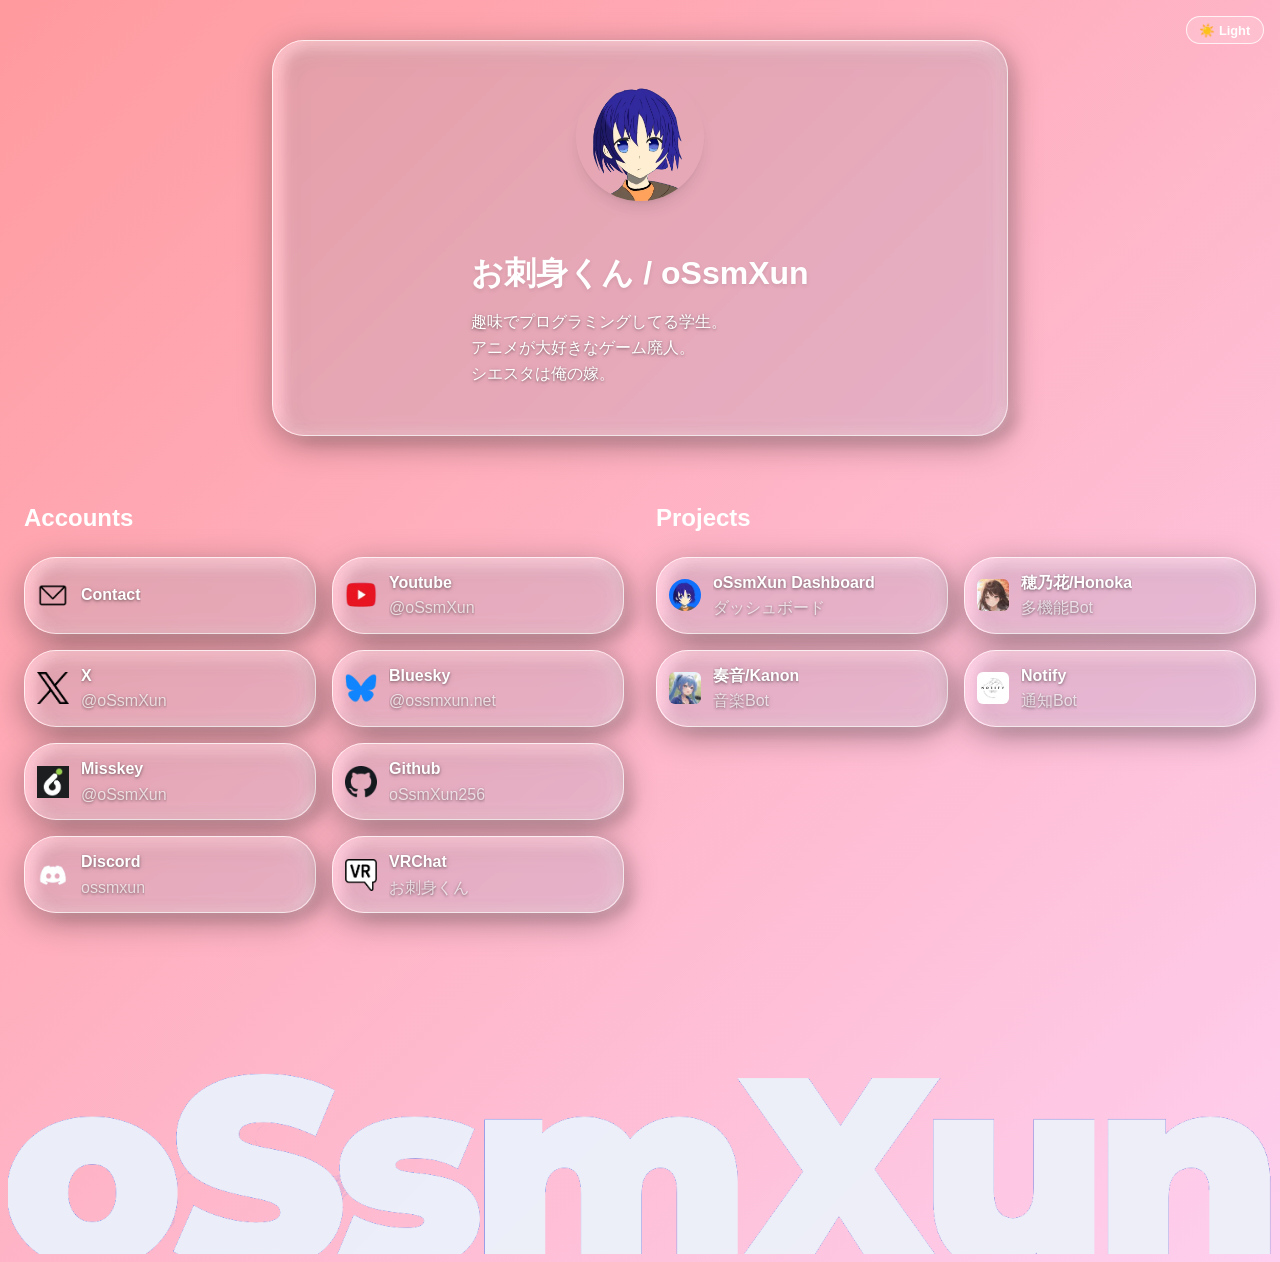
==== index.html @ fa4b77f9 "🌸SAKURA🌸　＆AquaCSSv1.5.1対応" ====
<!DOCTYPE html>
<html lang="ja">
<head>
    <meta charset="UTF-8">
    <meta name="viewport" content="width=device-width, initial-scale=1.0, viewport-fit=cover">
    <title>お刺身くん | oSsmXun</title>

    <script>
        (function () {
            try {
                var s = localStorage.getItem('aqua-dark-mode');
                var dark = s === '1' || (s === null && matchMedia('(prefers-color-scheme: dark)').matches);
                if (dark) document.documentElement.classList.add('aqua-dark');
            } catch (e) {}
        })();
    </script>

    <link rel="stylesheet" href="aqua.design.css">
    <link rel="stylesheet" href="aqua.style.css">
    <link rel="stylesheet" href="aqua.color.css">
    <link rel="stylesheet" href="aqua.dark.css">
    <link rel="stylesheet" href="aqua.mobile.css">

    <link rel="icon" type="image/webp" href="./img/aikon.w/n_ossm_nc.webp">
    <meta name="description" content="プログラミングやゲームなどをしているお刺身くんのホームページです。">
</head>
<body class="aqua-reset aqua-theme-pink aqua-flex aqua-flex-col aqua-items-center aqua-min-h-screen aqua-py-8" style="padding-bottom: 0rem !important;">

    <div class="aqua-fixed aqua-top-4 aqua-right-4 aqua-z-50">
        <button data-aqua-dark-toggle class="aqua-btn aqua-btn-glass" 
                style="padding: 0.35rem 0.8rem; min-width: auto; font-size: 0.8rem; border-radius: 999px;"
                aria-pressed="false"
                aria-label="ダークモードに切り替え">
            <span class="aqua-dark-icon-sun">🌙 Dark</span>
            <span class="aqua-dark-icon-moon">☀️ Light</span>
        </button>
    </div>

    <header class="aqua-container aqua-max-w-3xl aqua-w-full aqua-mb-12 aqua-px-4">
        <div class="aqua-glass aqua-p-8 aqua-flex aqua-flex-col aqua-md:aqua-flex-row aqua-items-center aqua-justify-center aqua-gap-8 aqua-text-center aqua-md:aqua-text-left">
            <img class="aqua-rounded-full aqua-border-4 aqua-border-white aqua-w-32 aqua-h-32 aqua-object-cover aqua-shadow-lg aqua-shrink-0" alt="お刺身くん" src="./img/aikon.w/n_aikon_t.webp">
            
            <div>
                <h1 class="aqua-heading aqua-text-3xl aqua-font-bold aqua-mb-3" style="text-shadow: 0 2px 4px rgba(0,0,0,0.1);">
                    お刺身くん / oSsmXun
                </h1>
                <p class="aqua-text aqua-leading-relaxed aqua-text-sm aqua-md:aqua-text-base">
                    趣味でプログラミングしてる学生。<br>
                    アニメが大好きなゲーム廃人。<br>
                    シエスタは俺の嫁。
                </p>
            </div>
        </div>
    </header>

    <main class="aqua-container aqua-container-xl aqua-grid aqua-grid-cols-1 aqua-lg:grid-cols-2 aqua-gap-8 aqua-items-start aqua-w-full aqua-mb-16">
        
        <section class="aqua-w-full">
            <h2 class="aqua-heading aqua-text-2xl aqua-text-center aqua-mb-6 aqua-font-bold">
                Accounts
            </h2>
            
            <div class="aqua-grid aqua-grid-cols-1 aqua-sm:grid-cols-2 aqua-gap-4">
                <a href="./contact.html" class="aqua-glass aqua-p-3 aqua-flex aqua-items-center aqua-gap-3 aqua-no-underline aqua-text-white aqua-transition-transform aqua-duration-300 aqua-hover:scale-105">
                    <img alt="Contact" class="aqua-w-8 aqua-h-8 aqua-object-contain" src="./img/home.w/e-mail.webp">
                    <div class="aqua-flex-col aqua-overflow-hidden">
                        <span class="aqua-font-bold aqua-block aqua-text-sm aqua-whitespace-nowrap">Contact</span>
                    </div>
                </a>
                
                <a href="https://www.youtube.com/channel/UCQ-7PqL5qKKCc2W2w8dXtnw" class="aqua-glass aqua-p-3 aqua-flex aqua-items-center aqua-gap-3 aqua-no-underline aqua-text-white aqua-transition-transform aqua-duration-300 aqua-hover:scale-105">
                    <img alt="YouTube" class="aqua-w-8 aqua-h-8 aqua-object-contain" src="./img/home.w/youtube.webp">
                    <div class="aqua-flex-col aqua-overflow-hidden">
                        <span class="aqua-font-bold aqua-block aqua-text-sm aqua-whitespace-nowrap">Youtube</span>
                        <span class="aqua-text-xs aqua-text-muted aqua-truncate">@oSsmXun</span>
                    </div>
                </a>

                <a href="https://x.com/oSsmXun" class="aqua-glass aqua-p-3 aqua-flex aqua-items-center aqua-gap-3 aqua-no-underline aqua-text-white aqua-transition-transform aqua-duration-300 aqua-hover:scale-105">
                    <img alt="X" class="aqua-w-8 aqua-h-8 aqua-object-contain" src="./img/home.w/x.webp">
                    <div class="aqua-flex-col aqua-overflow-hidden">
                        <span class="aqua-font-bold aqua-block aqua-text-sm aqua-whitespace-nowrap">X</span>
                        <span class="aqua-text-xs aqua-text-muted aqua-truncate">@oSsmXun</span>
                    </div>
                </a>

                <a href="https://bsky.app/profile/ossmxun.net" class="aqua-glass aqua-p-3 aqua-flex aqua-items-center aqua-gap-3 aqua-no-underline aqua-text-white aqua-transition-transform aqua-duration-300 aqua-hover:scale-105">
                    <img alt="BlueSky" class="aqua-w-8 aqua-h-8 aqua-object-contain" src="./img/home.w/bluesky.webp">
                    <div class="aqua-flex-col aqua-overflow-hidden">
                        <span class="aqua-font-bold aqua-block aqua-text-sm aqua-whitespace-nowrap">Bluesky</span>
                        <span class="aqua-text-xs aqua-text-muted aqua-truncate">@ossmxun.net</span>
                    </div>
                </a>

                <a href="https://misskey.io/@oSsmXun" class="aqua-glass aqua-p-3 aqua-flex aqua-items-center aqua-gap-3 aqua-no-underline aqua-text-white aqua-transition-transform aqua-duration-300 aqua-hover:scale-105">
                    <img alt="Misskey" class="aqua-w-8 aqua-h-8 aqua-object-contain" src="./img/home.w/misskey.webp">
                    <div class="aqua-flex-col aqua-overflow-hidden">
                        <span class="aqua-font-bold aqua-block aqua-text-sm aqua-whitespace-nowrap">Misskey</span>
                        <span class="aqua-text-xs aqua-text-muted aqua-truncate">@oSsmXun</span>
                    </div>
                </a>

                <a href="https://github.com/oSsmXun256/" class="aqua-glass aqua-p-3 aqua-flex aqua-items-center aqua-gap-3 aqua-no-underline aqua-text-white aqua-transition-transform aqua-duration-300 aqua-hover:scale-105">
                    <img alt="Github" class="aqua-w-8 aqua-h-8 aqua-object-contain" src="./img/home.w/github.webp">
                    <div class="aqua-flex-col aqua-overflow-hidden">
                        <span class="aqua-font-bold aqua-block aqua-text-sm aqua-whitespace-nowrap">Github</span>
                        <span class="aqua-text-xs aqua-text-muted aqua-truncate">oSsmXun256</span>
                    </div>
                </a>

                <a href="https://xu.f5.si/discord" class="aqua-glass aqua-p-3 aqua-flex aqua-items-center aqua-gap-3 aqua-no-underline aqua-text-white aqua-transition-transform aqua-duration-300 aqua-hover:scale-105">
                    <img alt="Discord" class="aqua-w-8 aqua-h-8 aqua-object-contain" src="./img/home.w/discord.webp">
                    <div class="aqua-flex-col aqua-overflow-hidden">
                        <span class="aqua-font-bold aqua-block aqua-text-sm aqua-whitespace-nowrap">Discord</span>
                        <span class="aqua-text-xs aqua-text-muted aqua-truncate">ossmxun</span>
                    </div>
                </a>

                <a href="https://vrc.ossmxun.net/" class="aqua-glass aqua-p-3 aqua-flex aqua-items-center aqua-gap-3 aqua-no-underline aqua-text-white aqua-transition-transform aqua-duration-300 aqua-hover:scale-105">
                    <img alt="VRChat" class="aqua-w-8 aqua-h-8 aqua-object-contain" src="./img/home.w/vrc.webp">
                    <div class="aqua-flex-col aqua-overflow-hidden">
                        <span class="aqua-font-bold aqua-block aqua-text-sm aqua-whitespace-nowrap">VRChat</span>
                        <span class="aqua-text-xs aqua-text-muted aqua-truncate">お刺身くん</span>
                    </div>
                </a>
            </div>
        </section>

        <section class="aqua-w-full">
            <h2 class="aqua-heading aqua-text-2xl aqua-text-center aqua-mb-6 aqua-font-bold">
                Projects
            </h2>
            
            <div class="aqua-grid aqua-grid-cols-1 aqua-sm:grid-cols-2 aqua-gap-4">
                <a href="https://dashboard.ossmxun.net/" class="aqua-glass aqua-p-3 aqua-flex aqua-items-center aqua-gap-3 aqua-no-underline aqua-text-white aqua-transition-transform aqua-duration-300 aqua-hover:scale-105">
                    <img alt="Dashboard" class="aqua-w-8 aqua-h-8 aqua-rounded-full aqua-object-cover" src="./img/aikon.w/n_ossm_nc.webp">
                    <div class="aqua-flex-col aqua-overflow-hidden">
                        <span class="aqua-font-bold aqua-block aqua-text-sm aqua-whitespace-nowrap">oSsmXun Dashboard</span>
                        <span class="aqua-text-xs aqua-text-muted aqua-truncate">ダッシュボード</span>
                    </div>
                </a>

                <a href="https://app.ossmxun.net/honoka/" class="aqua-glass aqua-p-3 aqua-flex aqua-items-center aqua-gap-3 aqua-no-underline aqua-text-white aqua-transition-transform aqua-duration-300 aqua-hover:scale-105">
                    <img alt="Honoka" class="aqua-w-8 aqua-h-8 aqua-rounded-md aqua-object-cover" src="./img/home.w/honoka.webp">
                    <div class="aqua-flex-col aqua-overflow-hidden">
                        <span class="aqua-font-bold aqua-block aqua-text-sm aqua-whitespace-nowrap">穂乃花/Honoka</span>
                        <span class="aqua-text-xs aqua-text-muted aqua-truncate">多機能Bot</span>
                    </div>
                </a>

                <a href="https://app.ossmxun.net/kanon/" class="aqua-glass aqua-p-3 aqua-flex aqua-items-center aqua-gap-3 aqua-no-underline aqua-text-white aqua-transition-transform aqua-duration-300 aqua-hover:scale-105">
                    <img alt="Kanon" class="aqua-w-8 aqua-h-8 aqua-rounded-md aqua-object-cover" src="./img/home.w/kanon.webp">
                    <div class="aqua-flex-col aqua-overflow-hidden">
                        <span class="aqua-font-bold aqua-block aqua-text-sm aqua-whitespace-nowrap">奏音/Kanon</span>
                        <span class="aqua-text-xs aqua-text-muted aqua-truncate">音楽Bot</span>
                    </div>
                </a>

                <a href="https://app.ossmxun.net/notify/" class="aqua-glass aqua-p-3 aqua-flex aqua-items-center aqua-gap-3 aqua-no-underline aqua-text-white aqua-transition-transform aqua-duration-300 aqua-hover:scale-105">
                    <img alt="Notify" class="aqua-w-8 aqua-h-8 aqua-rounded-md aqua-object-cover" src="./img/home.w/notify.webp">
                    <div class="aqua-flex-col aqua-overflow-hidden">
                        <span class="aqua-font-bold aqua-block aqua-text-sm aqua-whitespace-nowrap">Notify</span>
                        <span class="aqua-text-xs aqua-text-muted aqua-truncate">通知Bot</span>
                    </div>
                </a>
            </div>
        </section>
    </main>

    <footer class="aqua-w-full aqua-overflow-hidden aqua-mt-24 aqua-flex aqua-justify-center aqua-items-end">
        <img src="./img/original/bottom.png" alt="Footer Image" class="aqua-w-full aqua-h-auto" style="display: block;">
    </footer>

    <script src="aqua.dark.js"></script>
</body>
</html>
---- aqua.design.css ----
/*!
 * aqua.design.css V1.5.1
 *
 * Copyright (c) 2026 oSsmXun Design, All rights reserved.
 * Please read the project page: https://ossmxun.net/aqua-design
 */

/* ==========================================================================
   CSS VARIABLES & THEME SYSTEM
   ========================================================================== */

:root {
    /* Primary Color System (default = blue) */
    --aqua-primary: #d53f8c;
    --aqua-primary-light: #f687b3;
    --aqua-primary-dark: #97266d;
    --aqua-grad-1: #ff9a9e;
    --aqua-grad-2: #fecfef;
    --aqua-grad-3: #fbc2eb;
    --aqua-text-primary: #5a2b3c;
    --aqua-text-secondary: #ffffff;
    
    /* Text Colors */
    --aqua-text-muted: rgba(255, 255, 255, 0.7);
    --aqua-text-inverse: #2c3e50;
    
    /* Glass Effect Variables */
    --aqua-glass-bg: rgba(255, 255, 255, 0.15);
    --aqua-glass-bg-light: rgba(255, 255, 255, 0.25);
    --aqua-glass-bg-dark: rgba(0, 0, 0, 0.15);
    --aqua-glass-border: rgba(255, 255, 255, 0.8);
    --aqua-glass-border-light: rgba(255, 255, 255, 0.9);
    --aqua-glass-border-dark: rgba(255, 255, 255, 0.6);
    --aqua-glass-shadow-primary: rgba(0, 0, 0, 0.35);
    --aqua-glass-shadow-secondary: rgba(255, 255, 255, 0.3);
    --aqua-glass-after-bg: rgba(255, 255, 255, 0.1);
    
    /* Background Gradients */
    --aqua-gradient-primary: linear-gradient(135deg, var(--aqua-grad-1), var(--aqua-grad-2));
    --aqua-gradient-secondary: linear-gradient(135deg, var(--aqua-grad-2), var(--aqua-grad-3));
    
    /* Typography */
    --aqua-font-family: 'Poppins', -apple-system, BlinkMacSystemFont, 'Segoe UI', Roboto, sans-serif;
    --aqua-font-mono: 'JetBrains Mono', 'Fira Code', Consolas, monospace;
    
    /* Shadows */
    --aqua-shadow-sm: 0 2px 4px rgba(0, 0, 0, 0.1);
    --aqua-shadow-md: 0 6px 12px -2px rgba(0, 0, 0, 0.15);
    --aqua-shadow-lg: 0 10px 15px -3px rgba(0, 0, 0, 0.1);
    --aqua-shadow-xl: 0 20px 25px -5px rgba(0, 0, 0, 0.1);
    --aqua-shadow-glass: 0 8px 32px var(--aqua-glass-shadow-primary);
    --aqua-shadow-glass-hover: 0 12px 40px var(--aqua-glass-shadow-primary);
    
    /* Border Radius */
    --aqua-radius-xs: 0.25rem;
    --aqua-radius-sm: 0.5rem;
    --aqua-radius-md: 1rem;
    --aqua-radius-lg: 2rem;
    --aqua-radius-xl: 3rem;
    --aqua-radius-full: 50%;
    
    /* Spacing System */
    --aqua-space-px: 1px;
    --aqua-space-0: 0;
    --aqua-space-1: 0.25rem;
    --aqua-space-2: 0.5rem;
    --aqua-space-3: 0.75rem;
    --aqua-space-4: 1rem;
    --aqua-space-5: 1.25rem;
    --aqua-space-6: 1.5rem;
    --aqua-space-8: 2rem;
    --aqua-space-10: 2.5rem;
    --aqua-space-12: 3rem;
    --aqua-space-16: 4rem;
    --aqua-space-20: 5rem;
    --aqua-space-24: 6rem;
    --aqua-space-32: 8rem;
    
    /* Transitions */
    --aqua-transition-fast: 0.15s ease;
    --aqua-transition-base: 0.3s ease;
    --aqua-transition-slow: 0.5s ease;
    
    /* Blur Effects */
    --aqua-blur-sm: blur(4px);
    --aqua-blur-md: blur(8px);
    --aqua-blur-lg: blur(16px);
    --aqua-blur-xl: blur(24px);

}

/* ==========================================================================
   THEME VARIATIONS
   ========================================================================== */

.aqua-reset {
    font-family: var(--aqua-font-family);
    line-height: 1.6;
    color: var(--aqua-text-secondary);
    background: var(--aqua-gradient-primary);
    min-height: 100vh;
}

.aqua-theme-default {
    --aqua-primary: #4e70df;
    --aqua-primary-light: #6b8aff;
    --aqua-primary-dark: #3355cc;
    --aqua-grad-1: #667eea;
    --aqua-grad-2: #9f85d6;
    --aqua-grad-3: #8bb9ff;
    --aqua-text-primary: #17335e;
    --aqua-text-secondary: #ffffff;
}

.aqua-theme-red {
    --aqua-primary-light: #fc8181;
    --aqua-primary-dark: #b91c1c;
    --aqua-grad-1: #f56565;
    --aqua-grad-2: #ed64a6;
    --aqua-grad-3: #feb47b;
    --aqua-text-primary: #5a2b2b;
    --aqua-text-secondary: #ffffff;
}

.aqua-theme-green {
    --aqua-primary: #38a169;
    --aqua-primary-light: #68d391;
    --aqua-primary-dark: #276749;
    --aqua-grad-1: #0ba360;
    --aqua-grad-2: #3cba92;
    --aqua-grad-3: #b7f8db;
    --aqua-text-primary: #1f4037;
    --aqua-text-secondary: #ffffff;
}

.aqua-theme-purple {
    --aqua-primary: #805ad5;
    --aqua-primary-light: #b794f4;
    --aqua-primary-dark: #553c9a;
    --aqua-text-primary: #3d0f5e;
    --aqua-text-secondary: #ffffff;
}

.aqua-theme-orange {
    --aqua-primary: #ed8936;
    --aqua-primary-light: #f6ad55;
    --aqua-primary-dark: #c05621;
    --aqua-grad-1: #f6d365;
    --aqua-grad-2: #fda085;
    --aqua-grad-3: #fccb90;
    --aqua-text-primary: #5a3c24;
    --aqua-text-secondary: #ffffff;
}

.aqua-theme-cyan {
    --aqua-primary: #00b5ad;
    --aqua-primary-light: #33c9c2;
    --aqua-primary-dark: #00827c;
    --aqua-grad-1: #2af598;
    --aqua-grad-2: #009efd;
    --aqua-grad-3: #70e1f5;
    --aqua-text-primary: #023020;
    --aqua-text-secondary: #ffffff;
}

.aqua-theme-black {
    --aqua-primary: #2d3748;
    --aqua-primary-light: #4a5568;
    --aqua-primary-dark: #1a202c;
    --aqua-grad-1: #2c3e50;
    --aqua-grad-2: #000000;
    --aqua-grad-3: #434343;
    --aqua-text-primary: #ddd;
    --aqua-text-secondary: #ffffff;
}

.aqua-theme-pink {
    --aqua-primary: #d53f8c;
    --aqua-primary-light: #f687b3;
    --aqua-primary-dark: #97266d;
    --aqua-grad-1: #ff9a9e;
    --aqua-grad-2: #fecfef;
    --aqua-grad-3: #fbc2eb;
    --aqua-text-primary: #5a2b3c;
    --aqua-text-secondary: #ffffff;
}

.aqua-theme-sky {
    --aqua-primary: #3182ce;
    --aqua-primary-light: #63b3ed;
    --aqua-primary-dark: #2b6cb0;
    --aqua-grad-1: #a1c4fd;
    --aqua-grad-2: #c2e9fb;
    --aqua-grad-3: #e1f5fe;
    --aqua-text-primary: #2a3d5e;
    --aqua-text-secondary: #ffffff;
}

.aqua-theme-lavender {
    --aqua-primary: #9f7aea;
    --aqua-primary-light: #d6bcfa;
    --aqua-primary-dark: #6b46c1;
    --aqua-grad-1: #e0c3fc;
    --aqua-grad-2: #8ec5fc;
    --aqua-grad-3: #d1d9ff;
    --aqua-text-primary: #3e2b5e;
    --aqua-text-secondary: #ffffff;
}

.aqua-theme-mint {
    --aqua-primary: #4fd1c5;
    --aqua-primary-light: #81e6d9;
    --aqua-primary-dark: #2c7a7b;
    --aqua-grad-1: #00f2fe;
    --aqua-grad-2: #4facfe;
    --aqua-grad-3: #c2ffd8;
    --aqua-text-primary: #20493a;
    --aqua-text-secondary: #ffffff;
}

.aqua-theme-sand {
    --aqua-primary: #d69e2e;
    --aqua-primary-light: #ecc94b;
    --aqua-primary-dark: #b7791f;
    --aqua-grad-1: #f6d365;
    --aqua-grad-2: #f83600;
    --aqua-grad-3: #ffd194;
    --aqua-text-primary: #5a4630;
    --aqua-text-secondary: #ffffff;
}

.aqua-theme-slate {
    --aqua-primary: #718096;
    --aqua-primary-light: #a0aec0;
    --aqua-primary-dark: #2d3748;
    --aqua-grad-1: #bdc3c7;
    --aqua-grad-2: #2c3e50;
    --aqua-grad-3: #7f8c8d;
    --aqua-text-primary: #2c3e50;
    --aqua-text-secondary: #ffffff;

}

/* ==========================================================================
   LIQUID GLASS EFFECTS
   ========================================================================== */

.aqua-glass {
    position: relative;
    background: var(--aqua-glass-bg);
    backdrop-filter: var(--aqua-blur-md) saturate(180%);
    border: 1px solid var(--aqua-glass-border);
    border-radius: var(--aqua-radius-lg);
    box-shadow: var(--aqua-shadow-glass), 
                inset 0 4px 20px var(--aqua-glass-shadow-secondary);
    transition: all var(--aqua-transition-base);
}

.aqua-glass::after {
    content: '';
    position: absolute;
    top: 0;
    left: 0;
    right: 0;
    bottom: 0;
    background: var(--aqua-glass-after-bg);
    border-radius: inherit;
    backdrop-filter: var(--aqua-blur-sm);
    box-shadow: inset -10px -8px 0px -11px rgba(255, 255, 255, 1),
                inset 0px -9px 0px -8px rgba(255, 255, 255, 1);
    opacity: 0.6;
    z-index: -1;
    filter: var(--aqua-blur-sm) drop-shadow(10px 4px 6px black) brightness(115%);
    pointer-events: none;
}

.aqua-glass:hover {
    box-shadow: var(--aqua-shadow-glass-hover);
}

/* ==========================================================================
   [v1.4.0 NEW] 角の形状切り替えクラス
   
   デフォルト: 角丸 (border-radius: var(--aqua-radius-lg))
   
   .aqua-glass-square  → 角を角ばった状態に (border-radius: 0)
   .aqua-glass-rounded → 明示的に角丸を指定したい場合（デフォルトと同じ効果）
   
   使用例:
     <div class="aqua-glass">角丸（デフォルト）</div>
     <div class="aqua-glass aqua-glass-square">角ばった状態</div>
   ========================================================================== */

.aqua-glass-square {
    border-radius: 0 !important;
}

.aqua-glass-rounded {
    border-radius: var(--aqua-radius-lg) !important;
}

/* Glass Variants */
.aqua-glass-light { 
    background: var(--aqua-glass-bg-light); 
    border-color: var(--aqua-glass-border-light);
}

.aqua-glass-dark { 
    background: var(--aqua-glass-bg-dark); 
    border-color: var(--aqua-glass-border-dark);
}

.aqua-glass-colored { 
    background: rgba(78, 112, 223, 0.15); 
    border-color: rgba(78, 112, 223, 0.8);
}

.aqua-glass-frosted {
    backdrop-filter: var(--aqua-blur-lg) saturate(200%);
    background: rgba(255, 255, 255, 0.1);
}

/* ==========================================================================
   [v1.4.0 NEW] テキスト影 — クラス不要で自動付与
   .aqua-glass 内の全テキストに text-shadow を自動適用。
   デフォルト（白文字想定）→ 暗い影
   .aqua-text-black / .aqua-text-primary など暗い文字色 → 明るい影
   ========================================================================== */

/* デフォルト: 白文字用の暗い影 */
.aqua-glass,
.aqua-glass * {
    text-shadow: 
        0 1px 3px rgba(0, 0, 0, 0.4),
        0 1px 6px rgba(0, 0, 0, 0.2);
}

/* 見出し要素は影を少し強く */
.aqua-glass h1,
.aqua-glass h2,
.aqua-glass h3,
.aqua-glass h4,
.aqua-glass h5,
.aqua-glass h6 {
    text-shadow:
        0 1px 4px rgba(0, 0, 0, 0.5),
        0 2px 8px rgba(0, 0, 0, 0.25);
}

/* 黒/暗い文字が使われている場合は明るい影に切り替え */
.aqua-glass .aqua-text-black,
.aqua-glass .aqua-text-primary,
.aqua-glass [class*="aqua-text-gray"],
.aqua-glass [style*="color: #0"],
.aqua-glass [style*="color: rgb(0"],
.aqua-glass [style*="color: black"] {
    text-shadow:
        0 1px 3px rgba(255, 255, 255, 0.7),
        0 1px 6px rgba(255, 255, 255, 0.3);
}

/* 影が不要なケース: アイコン・装飾系は除外 */
.aqua-glass .aqua-no-text-shadow,
.aqua-glass svg,
.aqua-glass img {
    text-shadow: none !important;
}

/* ==========================================================================
   BACKGROUND SYSTEM
   ========================================================================== */

.aqua-bg-gradient {
    background: var(--aqua-gradient-primary);
    background-size: 400% 400%;
    animation: aqua-gradient-shift 8s ease infinite;
    min-height: 100vh;
}

.aqua-bg-gradient-static {
    background: var(--aqua-gradient-primary);
}

.aqua-bg-gradient-secondary {
    background: var(--aqua-gradient-secondary);
}

@keyframes aqua-gradient-shift {
    0% { background-position: 0% 50%; }
    50% { background-position: 100% 50%; }
    100% { background-position: 0% 50%; }
}

/* ==========================================================================
   COMPONENT STYLES
   ========================================================================== */

/* Profile Component */
.aqua-profile {
    color: var(--aqua-text-secondary);
    text-align: center;
}

.aqua-profile-avatar {
    width: 120px;
    height: 120px;
    border-radius: var(--aqua-radius-full);
    border: 4px solid var(--aqua-text-secondary);
    background: linear-gradient(135deg, rgba(255,255,255,0.3), rgba(255,255,255,0.1));
    backdrop-filter: var(--aqua-blur-md);
    display: flex;
    align-items: center;
    justify-content: center;
    font-size: 3rem;
    margin: 0 auto var(--aqua-space-4);
    transition: all var(--aqua-transition-base);
}

.aqua-profile-avatar:hover {
    transform: scale(1.05);
    border-color: var(--aqua-primary);
}

/* Button Base */
.aqua-btn {
    display: inline-block;
    gap: 0.5rem;
    padding: 1rem 2rem;
    border-radius: 25px;
    text-decoration: none;
    font-weight: 600;
    font-size: 1rem;
    transition: all var(--aqua-transition-base);
    backdrop-filter: blur(10px);
    border: 1px solid rgba(255,255,255,0.3);
    min-width: 140px;
    text-align: center;
    cursor: pointer;
    color: var(--aqua-text-secondary);
    font-family: var(--aqua-font-family);
}

.aqua-btn:hover {
    box-shadow: 0 8px 25px rgba(102, 126, 234, 0.4);
}

.aqua-btn-primary {
    background: linear-gradient(45deg, #667eea, #764ba2);
    border: none;
    color: #fff;
}

.aqua-btn-primary:hover {
    box-shadow: 0 8px 25px rgba(102, 126, 234, 0.4);
}

.aqua-btn-secondary {
    background: rgba(255, 255, 255, 0.2);
    color: #fff;
    border: 1px solid rgba(255, 255, 255, 0.3);
}

.aqua-btn-secondary:hover {
    box-shadow: 0 8px 25px rgba(102, 126, 234, 0.4);
}

.aqua-btn-outline {
    background: transparent;
    color: #fff;
    border: 1px solid rgba(255, 255, 255, 0.3);
}

.aqua-btn-outline:hover {
    background: rgba(255, 255, 255, 0.1);
    border-color: rgba(255, 255, 255, 0.5);
}

.aqua-btn-ghost {
    background: transparent;
    border: none;
}

.aqua-btn-glass {
    background: var(--aqua-glass-bg);
    border-color: var(--aqua-glass-border);
    backdrop-filter: var(--aqua-blur-lg);
}

/* Card System */
.aqua-card {
    background: var(--aqua-glass-bg);
    backdrop-filter: var(--aqua-blur-md) saturate(180%);
    border: 1px solid var(--aqua-glass-border);
    border-radius: var(--aqua-radius-lg);
    box-shadow: var(--aqua-shadow-glass);
    transition: all var(--aqua-transition-base);
    overflow: hidden;
    position: relative;
}

.aqua-card:hover {
    box-shadow: var(--aqua-shadow-glass-hover);
}

.aqua-card-header {
    border-bottom: 1px solid rgba(255, 255, 255, 0.15);
    background: rgba(255, 255, 255, 0.05);
}

.aqua-card-footer {
    border-top: 1px solid rgba(255, 255, 255, 0.15);
    background: rgba(255, 255, 255, 0.05);
}

/* Form Elements */
.aqua-input,
.aqua-textarea,
.aqua-select {
    background: var(--aqua-glass-bg);
    backdrop-filter: var(--aqua-blur-md);
    border: 1px solid var(--aqua-glass-border);
    border-radius: var(--aqua-radius-md);
    color: var(--aqua-text-secondary);
    font-family: var(--aqua-font-family);
    font-size: 1rem;
    transition: all var(--aqua-transition-base);
    width: 100%;
}

.aqua-input:focus,
.aqua-textarea:focus,
.aqua-select:focus {
    outline: none;
    border-color: var(--aqua-primary);
    box-shadow: 0 0 0 3px rgba(78, 112, 223, 0.1);
    background: rgba(255, 255, 255, 0.2);
}

.aqua-input::placeholder,
.aqua-textarea::placeholder {
    color: var(--aqua-text-muted);
}

.aqua-textarea {
    resize: vertical;
    min-height: 120px;
}

/* Label System */
.aqua-label {
    display: block;
    color: var(--aqua-text-secondary);
    font-weight: 500;
    font-size: 0.875rem;
    margin-bottom: var(--aqua-space-2);
}

/* Navigation */
.aqua-nav {
    background: var(--aqua-glass-bg);
    backdrop-filter: var(--aqua-blur-lg);
    border-bottom: 1px solid var(--aqua-glass-border);
    position: sticky;
    top: 0;
    z-index: 1000;
}

.aqua-nav-brand {
    font-size: 1.5rem;
    font-weight: 700;
    color: var(--aqua-text-secondary);
    text-decoration: none;
}

.aqua-nav-link {
    color: var(--aqua-text-secondary);
    text-decoration: none;
    padding: var(--aqua-space-2) var(--aqua-space-4);
    border-radius: var(--aqua-radius-sm);
    transition: all var(--aqua-transition-base);
    position: relative;
}

.aqua-nav-link:hover {
    background: rgba(255, 255, 255, 0.1);
}

.aqua-nav-link.active {
    background: rgba(255, 255, 255, 0.15);
    color: var(--aqua-primary);
}

/* Modal System */
.aqua-modal {
    position: fixed;
    top: 0;
    left: 0;
    width: 100%;
    height: 100%;
    background: rgba(0, 0, 0, 0.6);
    backdrop-filter: var(--aqua-blur-sm);
    display: flex;
    align-items: center;
    justify-content: center;
    z-index: 2000;
    opacity: 0;
    visibility: hidden;
    transition: all var(--aqua-transition-base);
}

.aqua-modal.active {
    opacity: 1;
    visibility: visible;
}

.aqua-modal-content {
    background: var(--aqua-glass-bg);
    backdrop-filter: var(--aqua-blur-xl);
    border: 1px solid var(--aqua-glass-border);
    border-radius: var(--aqua-radius-lg);
    box-shadow: var(--aqua-shadow-xl);
    max-width: 500px;
    width: 90%;
    max-height: 90vh;
    overflow-y: auto;
    transform: scale(0.8);
    transition: all var(--aqua-transition-base);
}

.aqua-modal.active .aqua-modal-content {
    transform: scale(1);
}

.aqua-modal-header {
    border-bottom: 1px solid rgba(255, 255, 255, 0.15);
}

.aqua-modal-title {
    color: var(--aqua-text-secondary);
    font-size: 1.5rem;
    font-weight: 600;
    margin: 0;
}

.aqua-modal-close {
    background: none;
    border: none;
    color: var(--aqua-text-secondary);
    font-size: 1.5rem;
    cursor: pointer;
    padding: var(--aqua-space-2);
    border-radius: var(--aqua-radius-full);
    transition: all var(--aqua-transition-base);
    display: flex;
    align-items: center;
    justify-content: center;
}

.aqua-modal-close:hover {
    background: rgba(255, 255, 255, 0.1);
    transform: rotate(90deg);
}

/* List Components */
.aqua-list {
    list-style: none;
    margin: 0;
    padding: 0;
}

.aqua-list-item {
    color: var(--aqua-text-secondary);
    transition: all var(--aqua-transition-base);
    border-bottom: 1px solid rgba(255, 255, 255, 0.1);
}

.aqua-list-item:hover {
    background: rgba(255, 255, 255, 0.05);
}

.aqua-list-item:last-child {
    border-bottom: none;
}

/* ==========================================================================
   TYPOGRAPHY SYSTEM
   ========================================================================== */

.aqua-heading {
    font-family: var(--aqua-font-family);
    font-weight: 700;
    line-height: 1.2;
    color: var(--aqua-text-secondary);
    margin-bottom: var(--aqua-space-4);
}

.aqua-text {
    font-family: var(--aqua-font-family);
    line-height: 1.6;
    color: var(--aqua-text-secondary);
}

.aqua-text-muted {
    color: var(--aqua-text-muted);
}

.aqua-text-inverse {
    color: var(--aqua-text-inverse);
}

.aqua-code {
    font-family: var(--aqua-font-mono);
    background: rgba(0, 0, 0, 0.2);
    padding: var(--aqua-space-1) var(--aqua-space-2);
    border-radius: var(--aqua-radius-sm);
    font-size: 0.875em;
}

/* ==========================================================================
   LOADING & ANIMATION COMPONENTS
   ========================================================================== */

.aqua-spinner {
    width: 2rem;
    height: 2rem;
    border: 3px solid rgba(255, 255, 255, 0.3);
    border-radius: 50%;
    border-top-color: var(--aqua-primary);
    animation: aqua-spin 1s ease-in-out infinite;
}

@keyframes aqua-spin {
    to {
        transform: rotate(360deg);
    }
}

.aqua-pulse {
    animation: aqua-pulse 2s cubic-bezier(0.4, 0, 0.6, 1) infinite;
}

@keyframes aqua-pulse {
    0%, 100% {
        opacity: 1;
    }
    50% {
        opacity: .5;
    }
}

/* ==========================================================================
   ACCESSIBILITY & FOCUS STATES
   ========================================================================== */

.aqua-focus:focus {
    outline: 2px solid var(--aqua-primary);
    outline-offset: 2px;
}

.aqua-sr-only {
    position: absolute;
    width: 1px;
    height: 1px;
    padding: 0;
    margin: -1px;
    overflow: hidden;
    clip: rect(0, 0, 0, 0);
    white-space: nowrap;
    border: 0;
}

/* ==========================================================================
   RESET & BASE STYLES
   ========================================================================== */

.aqua-reset {
    font-family: var(--aqua-font-family);
    line-height: 1.6;
    color: var(--aqua-text-secondary);
    background: var(--aqua-gradient-primary);
    min-height: 100vh;
}

.aqua-reset a {
    color: inherit;
    text-decoration: none;
}

.aqua-reset img {
    max-width: 100%;
    height: auto;
    display: block;
}

.aqua-reset button,
.aqua-reset input,
.aqua-reset textarea,
.aqua-reset select {
    font-family: inherit;
    font-size: inherit;
}

/* ==========================================================================
   PRINT STYLES
   ========================================================================== */

@media print {
    .aqua-glass,
    .aqua-bg-gradient,
    .aqua-bg-gradient-static {
        background: white !important;
        color: black !important;
        box-shadow: none !important;
        backdrop-filter: none !important;
    }
    
    .aqua-text-secondary,
    .aqua-heading {
        color: black !important;
    }
    
    .aqua-btn {
        border: 1px solid black !important;
        background: white !important;
        color: black !important;
    }
    
    .aqua-modal {
        position: static !important;
        background: none !important;
    }
}

/* ==========================================================================
   [v1.4.4 NEW] SLIDE BUTTON / TOGGLE SWITCH
   スライドボタン（トグルスイッチ）コンポーネント
   
   使用例:
     <label class="aqua-slide">
       <input type="checkbox" class="aqua-slide-input">
       <span class="aqua-slide-track">
         <span class="aqua-slide-thumb"></span>
       </span>
       <span class="aqua-slide-label">Toggle me</span>
     </label>
   
   サイズバリアント: .aqua-slide-sm / .aqua-slide-lg
   カラーバリアント: .aqua-slide-success / .aqua-slide-warning / .aqua-slide-error
   ========================================================================== */

/* --- ラッパー --- */
.aqua-slide {
    display: inline-flex;
    align-items: center;
    gap: var(--aqua-space-3);
    cursor: pointer;
    user-select: none;
    position: relative;
}

.aqua-slide-input {
    position: absolute;
    opacity: 0;
    width: 0;
    height: 0;
    pointer-events: none;
}

/* ON 状態の left 座標の計算式を修正（トラック幅 - サム幅 - 余白） */
.aqua-slide-input:checked + .aqua-slide-track .aqua-slide-thumb {
    left: calc(100% - 1.4rem - 0.25rem); /* 端からの距離をオフ時と完全に対称に */
    background: rgba(255, 255, 255, 1);
    box-shadow:
        0 3px 10px rgba(78, 112, 223, 0.5),
        inset 0 1px 2px rgba(255, 255, 255, 0.9);
}

/* サイズバリアント: sm の修正 */
.aqua-slide-sm .aqua-slide-input:checked + .aqua-slide-track .aqua-slide-thumb {
    left: calc(100% - 1.05rem - 0.2rem);
}

/* サイズバリアント: lg の修正 */
.aqua-slide-lg .aqua-slide-input:checked + .aqua-slide-track .aqua-slide-thumb {
    left: calc(100% - 2.05rem - 0.3rem);
}

/* --- トラック（背景部分） --- */
.aqua-slide-track {
    position: relative;
    display: inline-block;
    width: 3.5rem;
    height: 2rem;
    border-radius: var(--aqua-radius-xl);
    background: var(--aqua-glass-bg-dark);
    backdrop-filter: var(--aqua-blur-md) saturate(180%);
    border: 1px solid var(--aqua-glass-border-dark);
    box-shadow: 
        var(--aqua-shadow-glass),
        inset 0 2px 8px rgba(0, 0, 0, 0.25);
    transition: all var(--aqua-transition-base);
    flex-shrink: 0;
    box-sizing: border-box;
}

/* --- サム（動く丸部分） --- */
.aqua-slide-thumb {
    position: absolute;
    top: 50%;
    left: 0.25rem;
    transform: translateY(-50%);
    width: 1.4rem;
    height: 1.4rem;
    border-radius: 50%;
    background: rgba(255, 255, 255, 0.9);
    backdrop-filter: var(--aqua-blur-sm);
    border: 1px solid rgba(255, 255, 255, 0.6);
    box-shadow:
        0 2px 6px rgba(0, 0, 0, 0.3),
        inset 0 1px 2px rgba(255, 255, 255, 0.8);
    transition: all var(--aqua-transition-base);
    box-sizing: border-box;
}

/* --- ラベル --- */
.aqua-slide-label {
    color: var(--aqua-text-secondary);
    font-family: var(--aqua-font-family);
    font-size: 0.95rem;
    font-weight: 500;
    text-shadow:
        0 1px 3px rgba(0, 0, 0, 0.4),
        0 1px 6px rgba(0, 0, 0, 0.2);
    transition: color var(--aqua-transition-base);
}

/* --- ON 状態 --- */
.aqua-slide-input:checked + .aqua-slide-track {
    background: linear-gradient(135deg,
        var(--aqua-primary-light, #6b8aff),
        var(--aqua-primary, #4e70df));
    border-color: var(--aqua-primary-light, rgba(107, 138, 255, 0.8));
    box-shadow:
        0 0 16px rgba(78, 112, 223, 0.45),
        inset 0 2px 8px rgba(78, 112, 223, 0.2);
}

.aqua-slide-input:checked + .aqua-slide-track .aqua-slide-thumb {
    left: calc(100% - 1.65rem);
    background: rgba(255, 255, 255, 1);
    box-shadow:
        0 3px 10px rgba(78, 112, 223, 0.5),
        inset 0 1px 2px rgba(255, 255, 255, 0.9);
}

/* --- ホバー --- */
.aqua-slide:hover .aqua-slide-track {
    border-color: var(--aqua-glass-border);
    transform: none;
}

.aqua-slide:hover .aqua-slide-thumb {
    box-shadow:
        0 4px 12px rgba(0, 0, 0, 0.35),
        inset 0 1px 2px rgba(255, 255, 255, 0.8);
}

/* --- フォーカス --- */
.aqua-slide-input:focus-visible + .aqua-slide-track {
    outline: 2px solid var(--aqua-primary);
    outline-offset: 2px;
}

/* --- 無効状態 --- */
.aqua-slide-input:disabled + .aqua-slide-track {
    opacity: 0.45;
    cursor: not-allowed;
}
.aqua-slide:has(.aqua-slide-input:disabled) {
    cursor: not-allowed;
}

/* --- サイズバリアント: sm --- */
.aqua-slide-sm .aqua-slide-track {
    width: 2.75rem;
    height: 1.5rem;
}
.aqua-slide-sm .aqua-slide-thumb {
    width: 1.05rem;
    height: 1.05rem;
    left: 0.2rem;
}
.aqua-slide-sm .aqua-slide-input:checked + .aqua-slide-track .aqua-slide-thumb {
    left: calc(100% - 1.25rem);
}
.aqua-slide-sm .aqua-slide-label {
    font-size: 0.825rem;
}

/* --- サイズバリアント: lg --- */
.aqua-slide-lg .aqua-slide-track {
    width: 4.75rem;
    height: 2.75rem;
}
.aqua-slide-lg .aqua-slide-thumb {
    width: 2.05rem;
    height: 2.05rem;
    left: 0.3rem;
}
.aqua-slide-lg .aqua-slide-input:checked + .aqua-slide-track .aqua-slide-thumb {
    left: calc(100% - 2.35rem);
}
.aqua-slide-lg .aqua-slide-label {
    font-size: 1.1rem;
}

/* --- カラーバリアント: success --- */
.aqua-slide-success .aqua-slide-input:checked + .aqua-slide-track {
    background: linear-gradient(135deg, #68d391, #38a169);
    border-color: rgba(104, 211, 145, 0.8);
    box-shadow: 0 0 16px rgba(56, 161, 105, 0.45),
                inset 0 2px 8px rgba(56, 161, 105, 0.2);
}
.aqua-slide-success .aqua-slide-input:checked + .aqua-slide-track .aqua-slide-thumb {
    box-shadow: 0 3px 10px rgba(56, 161, 105, 0.5),
                inset 0 1px 2px rgba(255, 255, 255, 0.9);
}

/* --- カラーバリアント: warning --- */
.aqua-slide-warning .aqua-slide-input:checked + .aqua-slide-track {
    background: linear-gradient(135deg, #f6e05e, #d69e2e);
    border-color: rgba(246, 224, 94, 0.8);
    box-shadow: 0 0 16px rgba(214, 158, 46, 0.45),
                inset 0 2px 8px rgba(214, 158, 46, 0.2);
}
.aqua-slide-warning .aqua-slide-input:checked + .aqua-slide-track .aqua-slide-thumb {
    box-shadow: 0 3px 10px rgba(214, 158, 46, 0.5),
                inset 0 1px 2px rgba(255, 255, 255, 0.9);
}

/* --- カラーバリアント: error --- */
.aqua-slide-error .aqua-slide-input:checked + .aqua-slide-track {
    background: linear-gradient(135deg, #fc8181, #e53e3e);
    border-color: rgba(252, 129, 129, 0.8);
    box-shadow: 0 0 16px rgba(229, 62, 62, 0.45),
                inset 0 2px 8px rgba(229, 62, 62, 0.2);
}
.aqua-slide-error .aqua-slide-input:checked + .aqua-slide-track .aqua-slide-thumb {
    box-shadow: 0 3px 10px rgba(229, 62, 62, 0.5),
                inset 0 1px 2px rgba(255, 255, 255, 0.9);
}
---- aqua.color.css ----
/*!
 * aqua.color.css V1.5.1 (V1.4.2からの変更なし)
 *
 * Copyright (c) 2026 oSsmXun Design, All rights reserved.
 * Please read the project page: https://ossmxun.net/aqua-design
 */

/* ========================================================================== 
   INDIVIDUAL COLOR UTILITIES
   ========================================================================== */

/* Text Colors - Individual Control */
.aqua-text-white { color: #ffffff !important; }
.aqua-text-black { color: #000000 !important; }
.aqua-text-gray-100 { color: #f7fafc !important; }
.aqua-text-gray-200 { color: #edf2f7 !important; }
.aqua-text-gray-300 { color: #e2e8f0 !important; }
.aqua-text-gray-400 { color: #cbd5e0 !important; }
.aqua-text-gray-500 { color: #a0aec0 !important; }
.aqua-text-gray-600 { color: #718096 !important; }
.aqua-text-gray-700 { color: #4a5568 !important; }
.aqua-text-gray-800 { color: #2d3748 !important; }
.aqua-text-gray-900 { color: #1a202c !important; }

.aqua-text-blue-100 { color: #ebf8ff !important; }
.aqua-text-blue-200 { color: #bee3f8 !important; }
.aqua-text-blue-300 { color: #90cdf4 !important; }
.aqua-text-blue-400 { color: #63b3ed !important; }
.aqua-text-blue-500 { color: #4299e1 !important; }
.aqua-text-blue-600 { color: #3182ce !important; }
.aqua-text-blue-700 { color: #2b77cb !important; }
.aqua-text-blue-800 { color: #2c5aa0 !important; }
.aqua-text-blue-900 { color: #2a4365 !important; }

.aqua-text-red-100 { color: #fed7d7 !important; }
.aqua-text-red-200 { color: #feb2b2 !important; }
.aqua-text-red-300 { color: #fc8181 !important; }
.aqua-text-red-400 { color: #f56565 !important; }
.aqua-text-red-500 { color: #e53e3e !important; }
.aqua-text-red-600 { color: #c53030 !important; }
.aqua-text-red-700 { color: #9b2c2c !important; }
.aqua-text-red-800 { color: #822727 !important; }
.aqua-text-red-900 { color: #63171b !important; }

.aqua-text-green-100 { color: #f0fff4 !important; }
.aqua-text-green-200 { color: #c6f6d5 !important; }
.aqua-text-green-300 { color: #9ae6b4 !important; }
.aqua-text-green-400 { color: #68d391 !important; }
.aqua-text-green-500 { color: #48bb78 !important; }
.aqua-text-green-600 { color: #38a169 !important; }
.aqua-text-green-700 { color: #2f855a !important; }
.aqua-text-green-800 { color: #276749 !important; }
.aqua-text-green-900 { color: #22543d !important; }

.aqua-text-purple-100 { color: #faf5ff !important; }
.aqua-text-purple-200 { color: #e9d8fd !important; }
.aqua-text-purple-300 { color: #d6bcfa !important; }
.aqua-text-purple-400 { color: #b794f6 !important; }
.aqua-text-purple-500 { color: #9f7aea !important; }
.aqua-text-purple-600 { color: #805ad5 !important; }
.aqua-text-purple-700 { color: #6b46c1 !important; }
.aqua-text-purple-800 { color: #553c9a !important; }
.aqua-text-purple-900 { color: #44337a !important; }

.aqua-text-yellow-100 { color: #fffff0 !important; }
.aqua-text-yellow-200 { color: #fefcbf !important; }
.aqua-text-yellow-300 { color: #faf089 !important; }
.aqua-text-yellow-400 { color: #f6e05e !important; }
.aqua-text-yellow-500 { color: #ecc94b !important; }
.aqua-text-yellow-600 { color: #d69e2e !important; }
.aqua-text-yellow-700 { color: #b7791f !important; }
.aqua-text-yellow-800 { color: #975a16 !important; }
.aqua-text-yellow-900 { color: #744210 !important; }

.aqua-text-pink-100 { color: #fff5f5 !important; }
.aqua-text-pink-200 { color: #fed7e2 !important; }
.aqua-text-pink-300 { color: #fbb6ce !important; }
.aqua-text-pink-400 { color: #f687b3 !important; }
.aqua-text-pink-500 { color: #ed64a6 !important; }
.aqua-text-pink-600 { color: #d53f8c !important; }
.aqua-text-pink-700 { color: #b83280 !important; }
.aqua-text-pink-800 { color: #97266d !important; }
.aqua-text-pink-900 { color: #702459 !important; }

.aqua-text-indigo-100 { color: #ebf4ff !important; }
.aqua-text-indigo-200 { color: #c3dafe !important; }
.aqua-text-indigo-300 { color: #a3bffa !important; }
.aqua-text-indigo-400 { color: #7c3aed !important; }
.aqua-text-indigo-500 { color: #667eea !important; }
.aqua-text-indigo-600 { color: #5a67d8 !important; }
.aqua-text-indigo-700 { color: #4c51bf !important; }
.aqua-text-indigo-800 { color: #434190 !important; }
.aqua-text-indigo-900 { color: #3c366b !important; }

/* ========================================================================== 
   BACKGROUND COLORS - Individual Control
   ========================================================================== */

.aqua-bg-white { background-color: #ffffff !important; }
.aqua-bg-black { background-color: #000000 !important; }

.aqua-bg-gray-100 { background-color: #f7fafc !important; }
.aqua-bg-gray-200 { background-color: #edf2f7 !important; }
.aqua-bg-gray-300 { background-color: #e2e8f0 !important; }
.aqua-bg-gray-400 { background-color: #cbd5e0 !important; }
.aqua-bg-gray-500 { background-color: #a0aec0 !important; }
.aqua-bg-gray-600 { background-color: #718096 !important; }
.aqua-bg-gray-700 { background-color: #4a5568 !important; }
.aqua-bg-gray-800 { background-color: #2d3748 !important; }
.aqua-bg-gray-900 { background-color: #1a202c !important; }

.aqua-bg-blue-100 { background-color: #ebf8ff !important; }
.aqua-bg-blue-200 { background-color: #bee3f8 !important; }
.aqua-bg-blue-300 { background-color: #90cdf4 !important; }
.aqua-bg-blue-400 { background-color: #63b3ed !important; }
.aqua-bg-blue-500 { background-color: #4299e1 !important; }
.aqua-bg-blue-600 { background-color: #3182ce !important; }
.aqua-bg-blue-700 { background-color: #2b77cb !important; }
.aqua-bg-blue-800 { background-color: #2c5aa0 !important; }
.aqua-bg-blue-900 { background-color: #2a4365 !important; }

.aqua-bg-red-100 { background-color: #fed7d7 !important; }
.aqua-bg-red-200 { background-color: #feb2b2 !important; }
.aqua-bg-red-300 { background-color: #fc8181 !important; }
.aqua-bg-red-400 { background-color: #f56565 !important; }
.aqua-bg-red-500 { background-color: #e53e3e !important; }
.aqua-bg-red-600 { background-color: #c53030 !important; }
.aqua-bg-red-700 { background-color: #9b2c2c !important; }
.aqua-bg-red-800 { background-color: #822727 !important; }
.aqua-bg-red-900 { background-color: #63171b !important; }

.aqua-bg-green-100 { background-color: #f0fff4 !important; }
.aqua-bg-green-200 { background-color: #c6f6d5 !important; }
.aqua-bg-green-300 { background-color: #9ae6b4 !important; }
.aqua-bg-green-400 { background-color: #68d391 !important; }
.aqua-bg-green-500 { background-color: #48bb78 !important; }
.aqua-bg-green-600 { background-color: #38a169 !important; }
.aqua-bg-green-700 { background-color: #2f855a !important; }
.aqua-bg-green-800 { background-color: #276749 !important; }
.aqua-bg-green-900 { background-color: #22543d !important; }

.aqua-bg-purple-100 { background-color: #faf5ff !important; }
.aqua-bg-purple-200 { background-color: #e9d8fd !important; }
.aqua-bg-purple-300 { background-color: #d6bcfa !important; }
.aqua-bg-purple-400 { background-color: #b794f6 !important; }
.aqua-bg-purple-500 { background-color: #9f7aea !important; }
.aqua-bg-purple-600 { background-color: #805ad5 !important; }
.aqua-bg-purple-700 { background-color: #6b46c1 !important; }
.aqua-bg-purple-800 { background-color: #553c9a !important; }
.aqua-bg-purple-900 { background-color: #44337a !important; }

.aqua-bg-yellow-100 { background-color: #fffff0 !important; }
.aqua-bg-yellow-200 { background-color: #fefcbf !important; }
.aqua-bg-yellow-300 { background-color: #faf089 !important; }
.aqua-bg-yellow-400 { background-color: #f6e05e !important; }
.aqua-bg-yellow-500 { background-color: #ecc94b !important; }
.aqua-bg-yellow-600 { background-color: #d69e2e !important; }
.aqua-bg-yellow-700 { background-color: #b7791f !important; }
.aqua-bg-yellow-800 { background-color: #975a16 !important; }
.aqua-bg-yellow-900 { background-color: #744210 !important; }

.aqua-bg-pink-100 { background-color: #fff5f5 !important; }
.aqua-bg-pink-200 { background-color: #fed7e2 !important; }
.aqua-bg-pink-300 { background-color: #fbb6ce !important; }
.aqua-bg-pink-400 { background-color: #f687b3 !important; }
.aqua-bg-pink-500 { background-color: #ed64a6 !important; }
.aqua-bg-pink-600 { background-color: #d53f8c !important; }
.aqua-bg-pink-700 { background-color: #b83280 !important; }
.aqua-bg-pink-800 { background-color: #97266d !important; }
.aqua-bg-pink-900 { background-color: #702459 !important; }

.aqua-bg-indigo-100 { background-color: #ebf4ff !important; }
.aqua-bg-indigo-200 { background-color: #c3dafe !important; }
.aqua-bg-indigo-300 { background-color: #a3bffa !important; }
.aqua-bg-indigo-400 { background-color: #7c3aed !important; }
.aqua-bg-indigo-500 { background-color: #667eea !important; }
.aqua-bg-indigo-600 { background-color: #5a67d8 !important; }
.aqua-bg-indigo-700 { background-color: #4c51bf !important; }
.aqua-bg-indigo-800 { background-color: #434190 !important; }
.aqua-bg-indigo-900 { background-color: #3c366b !important; }

/* ========================================================================== 
   BORDER COLORS - Individual Control
   ========================================================================== */

.aqua-border-white { border-color: #ffffff !important; }
.aqua-border-black { border-color: #000000 !important; }

.aqua-border-gray-100 { border-color: #f7fafc !important; }
.aqua-border-gray-200 { border-color: #edf2f7 !important; }
.aqua-border-gray-300 { border-color: #e2e8f0 !important; }
.aqua-border-gray-400 { border-color: #cbd5e0 !important; }
.aqua-border-gray-500 { border-color: #a0aec0 !important; }
.aqua-border-gray-600 { border-color: #718096 !important; }
.aqua-border-gray-700 { border-color: #4a5568 !important; }
.aqua-border-gray-800 { border-color: #2d3748 !important; }
.aqua-border-gray-900 { border-color: #1a202c !important; }

.aqua-border-blue-100 { border-color: #ebf8ff !important; }
.aqua-border-blue-200 { border-color: #bee3f8 !important; }
.aqua-border-blue-300 { border-color: #90cdf4 !important; }
.aqua-border-blue-400 { border-color: #63b3ed !important; }
.aqua-border-blue-500 { border-color: #4299e1 !important; }
.aqua-border-blue-600 { border-color: #3182ce !important; }
.aqua-border-blue-700 { border-color: #2b77cb !important; }
.aqua-border-blue-800 { border-color: #2c5aa0 !important; }
.aqua-border-blue-900 { border-color: #2a4365 !important; }

.aqua-border-red-100 { border-color: #fed7d7 !important; }
.aqua-border-red-200 { border-color: #feb2b2 !important; }
.aqua-border-red-300 { border-color: #fc8181 !important; }
.aqua-border-red-400 { border-color: #f56565 !important; }
.aqua-border-red-500 { border-color: #e53e3e !important; }
.aqua-border-red-600 { border-color: #c53030 !important; }
.aqua-border-red-700 { border-color: #9b2c2c !important; }
.aqua-border-red-800 { border-color: #822727 !important; }
.aqua-border-red-900 { border-color: #63171b !important; }

.aqua-border-green-100 { border-color: #f0fff4 !important; }
.aqua-border-green-200 { border-color: #c6f6d5 !important; }
.aqua-border-green-300 { border-color: #9ae6b4 !important; }
.aqua-border-green-400 { border-color: #68d391 !important; }
.aqua-border-green-500 { border-color: #48bb78 !important; }
.aqua-border-green-600 { border-color: #38a169 !important; }
.aqua-border-green-700 { border-color: #2f855a !important; }
.aqua-border-green-800 { border-color: #276749 !important; }
.aqua-border-green-900 { border-color: #22543d !important; }

.aqua-border-purple-100 { border-color: #faf5ff !important; }
.aqua-border-purple-200 { border-color: #e9d8fd !important; }
.aqua-border-purple-300 { border-color: #d6bcfa !important; }
.aqua-border-purple-400 { border-color: #b794f6 !important; }
.aqua-border-purple-500 { border-color: #9f7aea !important; }
.aqua-border-purple-600 { border-color: #805ad5 !important; }
.aqua-border-purple-700 { border-color: #6b46c1 !important; }
.aqua-border-purple-800 { border-color: #553c9a !important; }
.aqua-border-purple-900 { border-color: #44337a !important; }

/* ========================================================================== 
   GLASS EFFECTS WITH CUSTOM COLORS
   ========================================================================== */

/* Blue Glass Variants */
.aqua-glass-blue-light { 
    background: rgba(66, 153, 225, 0.1) !important;
    backdrop-filter: blur(10px) saturate(180%) !important;
    border: 1px solid rgba(66, 153, 225, 0.3) !important;
}

.aqua-glass-blue-medium { 
    background: rgba(66, 153, 225, 0.15) !important;
    backdrop-filter: blur(15px) saturate(180%) !important;
    border: 1px solid rgba(66, 153, 225, 0.4) !important;
}

.aqua-glass-blue-strong { 
    background: rgba(66, 153, 225, 0.2) !important;
    backdrop-filter: blur(20px) saturate(200%) !important;
    border: 1px solid rgba(66, 153, 225, 0.5) !important;
}

/* Red Glass Variants */
.aqua-glass-red-light { 
    background: rgba(229, 62, 62, 0.1) !important;
    backdrop-filter: blur(10px) saturate(180%) !important;
    border: 1px solid rgba(229, 62, 62, 0.3) !important;
}

.aqua-glass-red-medium { 
    background: rgba(229, 62, 62, 0.15) !important;
    backdrop-filter: blur(15px) saturate(180%) !important;
    border: 1px solid rgba(229, 62, 62, 0.4) !important;
}

.aqua-glass-red-strong { 
    background: rgba(229, 62, 62, 0.2) !important;
    backdrop-filter: blur(20px) saturate(200%) !important;
    border: 1px solid rgba(229, 62, 62, 0.5) !important;
}

/* Green Glass Variants */
.aqua-glass-green-light { 
    background: rgba(72, 187, 120, 0.1) !important;
    backdrop-filter: blur(10px) saturate(180%) !important;
    border: 1px solid rgba(72, 187, 120, 0.3) !important;
}

.aqua-glass-green-medium { 
    background: rgba(72, 187, 120, 0.15) !important;
    backdrop-filter: blur(15px) saturate(180%) !important;
    border: 1px solid rgba(72, 187, 120, 0.4) !important;
}

.aqua-glass-green-strong { 
    background: rgba(72, 187, 120, 0.2) !important;
    backdrop-filter: blur(20px) saturate(200%) !important;
    border: 1px solid rgba(72, 187, 120, 0.5) !important;
}

/* Purple Glass Variants */
.aqua-glass-purple-light { 
    background: rgba(159, 122, 234, 0.1) !important;
    backdrop-filter: blur(10px) saturate(180%) !important;
    border: 1px solid rgba(159, 122, 234, 0.3) !important;
}

.aqua-glass-purple-medium { 
    background: rgba(159, 122, 234, 0.15) !important;
    backdrop-filter: blur(15px) saturate(180%) !important;
    border: 1px solid rgba(159, 122, 234, 0.4) !important;
}

.aqua-glass-purple-strong { 
    background: rgba(159, 122, 234, 0.2) !important;
    backdrop-filter: blur(20px) saturate(200%) !important;
    border: 1px solid rgba(159, 122, 234, 0.5) !important;
}

/* Yellow Glass Variants */
.aqua-glass-yellow-light { 
    background: rgba(236, 201, 75, 0.1) !important;
    backdrop-filter: blur(10px) saturate(180%) !important;
    border: 1px solid rgba(236, 201, 75, 0.3) !important;
}

.aqua-glass-yellow-medium { 
    background: rgba(236, 201, 75, 0.15) !important;
    backdrop-filter: blur(15px) saturate(180%) !important;
    border: 1px solid rgba(236, 201, 75, 0.4) !important;
}

.aqua-glass-yellow-strong { 
    background: rgba(236, 201, 75, 0.2) !important;
    backdrop-filter: blur(20px) saturate(200%) !important;
    border: 1px solid rgba(236, 201, 75, 0.5) !important;
}

/* Pink Glass Variants */
.aqua-glass-pink-light { 
    background: rgba(237, 100, 166, 0.1) !important;
    backdrop-filter: blur(10px) saturate(180%) !important;
    border: 1px solid rgba(237, 100, 166, 0.3) !important;
}

.aqua-glass-pink-medium { 
    background: rgba(237, 100, 166, 0.15) !important;
    backdrop-filter: blur(15px) saturate(180%) !important;
    border: 1px solid rgba(237, 100, 166, 0.4) !important;
}

.aqua-glass-pink-strong { 
    background: rgba(237, 100, 166, 0.2) !important;
    backdrop-filter: blur(20px) saturate(200%) !important;
    border: 1px solid rgba(237, 100, 166, 0.5) !important;
}

/* ========================================================================== 
   COMPONENT COLOR OVERRIDE UTILITIES
   ========================================================================== */

/* Button Color Overrides */
.aqua-btn-blue { 
    background: linear-gradient(45deg, #4299e1, #3182ce) !important;
    color: white !important;
    border: none !important;
}

.aqua-btn-red { 
    background: linear-gradient(45deg, #e53e3e, #c53030) !important;
    color: white !important;
    border: none !important;
}

.aqua-btn-green { 
    background: linear-gradient(45deg, #48bb78, #38a169) !important;
    color: white !important;
    border: none !important;
}

.aqua-btn-purple { 
    background: linear-gradient(45deg, #9f7aea, #805ad5) !important;
    color: white !important;
    border: none !important;
}

.aqua-btn-yellow { 
    background: linear-gradient(45deg, #ecc94b, #d69e2e) !important;
    color: #744210 !important;
    border: none !important;
}

.aqua-btn-pink { 
    background: linear-gradient(45deg, #ed64a6, #d53f8c) !important;
    color: white !important;
    border: none !important;
}

/* Card Color Overrides */
.aqua-card-blue { 
    background: rgba(66, 153, 225, 0.15) !important;
    border-color: rgba(66, 153, 225, 0.4) !important;
}

.aqua-card-red { 
    background: rgba(229, 62, 62, 0.15) !important;
    border-color: rgba(229, 62, 62, 0.4) !important;
}

.aqua-card-green { 
    background: rgba(72, 187, 120, 0.15) !important;
    border-color: rgba(72, 187, 120, 0.4) !important;
}

.aqua-card-purple { 
    background: rgba(159, 122, 234, 0.15) !important;
    border-color: rgba(159, 122, 234, 0.4) !important;
}

.aqua-card-yellow { 
    background: rgba(236, 201, 75, 0.15) !important;
    border-color: rgba(236, 201, 75, 0.4) !important;
}

.aqua-card-pink { 
    background: rgba(237, 100, 166, 0.15) !important;
    border-color: rgba(237, 100, 166, 0.4) !important;
}

/* Input Color Overrides */
.aqua-input-blue:focus { 
    border-color: #4299e1 !important;
    box-shadow: 0 0 0 3px rgba(66, 153, 225, 0.1) !important;
}

.aqua-input-red:focus { 
    border-color: #e53e3e !important;
    box-shadow: 0 0 0 3px rgba(229, 62, 62, 0.1) !important;
}

.aqua-input-green:focus { 
    border-color: #48bb78 !important;
    box-shadow: 0 0 0 3px rgba(72, 187, 120, 0.1) !important;
}

.aqua-input-purple:focus { 
    border-color: #9f7aea !important;
    box-shadow: 0 0 0 3px rgba(159, 122, 234, 0.1) !important;
}

/* ========================================================================== 
   OPACITY VARIATIONS
   ========================================================================== */

.aqua-bg-opacity-5 { background-color: rgba(var(--bg-r, 0), var(--bg-g, 0), var(--bg-b, 0), 0.05) !important; }
.aqua-bg-opacity-10 { background-color: rgba(var(--bg-r, 0), var(--bg-g, 0), var(--bg-b, 0), 0.1) !important; }
.aqua-bg-opacity-15 { background-color: rgba(var(--bg-r, 0), var(--bg-g, 0), var(--bg-b, 0), 0.15) !important; }
.aqua-bg-opacity-20 { background-color: rgba(var(--bg-r, 0), var(--bg-g, 0), var(--bg-b, 0), 0.2) !important; }
.aqua-bg-opacity-25 { background-color: rgba(var(--bg-r, 0), var(--bg-g, 0), var(--bg-b, 0), 0.25) !important; }
.aqua-bg-opacity-30 { background-color: rgba(var(--bg-r, 0), var(--bg-g, 0), var(--bg-b, 0), 0.3) !important; }
.aqua-bg-opacity-40 { background-color: rgba(var(--bg-r, 0), var(--bg-g, 0), var(--bg-b, 0), 0.4) !important; }
.aqua-bg-opacity-50 { background-color: rgba(var(--bg-r, 0), var(--bg-g, 0), var(--bg-b, 0), 0.5) !important; }
.aqua-bg-opacity-60 { background-color: rgba(var(--bg-r, 0), var(--bg-g, 0), var(--bg-b, 0), 0.6) !important; }
.aqua-bg-opacity-70 { background-color: rgba(var(--bg-r, 0), var(--bg-g, 0), var(--bg-b, 0), 0.7) !important; }
.aqua-bg-opacity-75 { background-color: rgba(var(--bg-r, 0), var(--bg-g, 0), var(--bg-b, 0), 0.75) !important; }
.aqua-bg-opacity-80 { background-color: rgba(var(--bg-r, 0), var(--bg-g, 0), var(--bg-b, 0), 0.8) !important; }
.aqua-bg-opacity-90 { background-color: rgba(var(--bg-r, 0), var(--bg-g, 0), var(--bg-b, 0), 0.9) !important; }

/* ========================================================================== 
   HOVER COLOR UTILITIES
   ========================================================================== */

/* Hover Background Colors */
.aqua-hover\:bg-blue-100:hover { background-color: #ebf8ff !important; }
.aqua-hover\:bg-blue-200:hover { background-color: #bee3f8 !important; }
.aqua-hover\:bg-blue-300:hover { background-color: #90cdf4 !important; }
.aqua-hover\:bg-blue-400:hover { background-color: #63b3ed !important; }
.aqua-hover\:bg-blue-500:hover { background-color: #4299e1 !important; }
.aqua-hover\:bg-blue-600:hover { background-color: #3182ce !important; }

.aqua-hover\:bg-red-100:hover { background-color: #fed7d7 !important; }
.aqua-hover\:bg-red-200:hover { background-color: #feb2b2 !important; }
.aqua-hover\:bg-red-300:hover { background-color: #fc8181 !important; }
.aqua-hover\:bg-red-400:hover { background-color: #f56565 !important; }
.aqua-hover\:bg-red-500:hover { background-color: #e53e3e !important; }
.aqua-hover\:bg-red-600:hover { background-color: #c53030 !important; }

.aqua-hover\:bg-green-100:hover { background-color: #f0fff4 !important; }
.aqua-hover\:bg-green-200:hover { background-color: #c6f6d5 !important; }
.aqua-hover\:bg-green-300:hover { background-color: #9ae6b4 !important; }
.aqua-hover\:bg-green-400:hover { background-color: #68d391 !important; }
.aqua-hover\:bg-green-500:hover { background-color: #48bb78 !important; }
.aqua-hover\:bg-green-600:hover { background-color: #38a169 !important; }

.aqua-hover\:bg-purple-100:hover { background-color: #faf5ff !important; }
.aqua-hover\:bg-purple-200:hover { background-color: #e9d8fd !important; }
.aqua-hover\:bg-purple-300:hover { background-color: #d6bcfa !important; }
.aqua-hover\:bg-purple-400:hover { background-color: #b794f6 !important; }
.aqua-hover\:bg-purple-500:hover { background-color: #9f7aea !important; }
.aqua-hover\:bg-purple-600:hover { background-color: #805ad5 !important; }

/* Hover Text Colors */
.aqua-hover\:text-blue-500:hover { color: #4299e1 !important; }
.aqua-hover\:text-red-500:hover { color: #e53e3e !important; }
.aqua-hover\:text-green-500:hover { color: #48bb78 !important; }
.aqua-hover\:text-purple-500:hover { color: #9f7aea !important; }
.aqua-hover\:text-white:hover { color: #ffffff !important; }
.aqua-hover\:text-black:hover { color: #000000 !important; }

/* Hover Border Colors */
.aqua-hover\:border-blue-500:hover { border-color: #4299e1 !important; }
.aqua-hover\:border-red-500:hover { border-color: #e53e3e !important; }
.aqua-hover\:border-green-500:hover { border-color: #48bb78 !important; }
.aqua-hover\:border-purple-500:hover { border-color: #9f7aea !important; }

/* ========================================================================== 
   FOCUS COLOR UTILITIES
   ========================================================================== */

/* Focus Ring Colors */
.aqua-focus\:ring-blue-500:focus { 
    --tw-ring-color: #4299e1 !important; 
    box-shadow: 0 0 0 3px rgba(66, 153, 225, 0.3) !important;
}
.aqua-focus\:ring-red-500:focus { 
    --tw-ring-color: #e53e3e !important; 
    box-shadow: 0 0 0 3px rgba(229, 62, 62, 0.3) !important;
}
.aqua-focus\:ring-green-500:focus { 
    --tw-ring-color: #48bb78 !important; 
    box-shadow: 0 0 0 3px rgba(72, 187, 120, 0.3) !important;
}
.aqua-focus\:ring-purple-500:focus { 
    --tw-ring-color: #9f7aea !important; 
    box-shadow: 0 0 0 3px rgba(159, 122, 234, 0.3) !important;
}

/* Focus Border Colors */
.aqua-focus\:border-blue-500:focus { border-color: #4299e1 !important; }
.aqua-focus\:border-red-500:focus { border-color: #e53e3e !important; }
.aqua-focus\:border-green-500:focus { border-color: #48bb78 !important; }
.aqua-focus\:border-purple-500:focus { border-color: #9f7aea !important; }

/* ========================================================================== 
   GRADIENT UTILITIES
   ========================================================================== */

/* Blue Gradients */
.aqua-bg-gradient-blue { 
    background: linear-gradient(135deg, #4299e1, #3182ce) !important; 
}
.aqua-bg-gradient-blue-light { 
    background: linear-gradient(135deg, #90cdf4, #63b3ed) !important; 
}
.aqua-bg-gradient-blue-dark { 
    background: linear-gradient(135deg, #3182ce, #2a4365) !important; 
}

/* Red Gradients */
.aqua-bg-gradient-red { 
    background: linear-gradient(135deg, #e53e3e, #c53030) !important; 
}
.aqua-bg-gradient-red-light { 
    background: linear-gradient(135deg, #fc8181, #f56565) !important; 
}
.aqua-bg-gradient-red-dark { 
    background: linear-gradient(135deg, #c53030, #63171b) !important; 
}

/* Green Gradients */
.aqua-bg-gradient-green { 
    background: linear-gradient(135deg, #48bb78, #38a169) !important; 
}
.aqua-bg-gradient-green-light { 
    background: linear-gradient(135deg, #9ae6b4, #68d391) !important; 
}
.aqua-bg-gradient-green-dark { 
    background: linear-gradient(135deg, #38a169, #22543d) !important; 
}

/* Purple Gradients */
.aqua-bg-gradient-purple { 
    background: linear-gradient(135deg, #9f7aea, #805ad5) !important; 
}
.aqua-bg-gradient-purple-light { 
    background: linear-gradient(135deg, #d6bcfa, #b794f6) !important; 
}
.aqua-bg-gradient-purple-dark { 
    background: linear-gradient(135deg, #805ad5, #44337a) !important; 
}

/* Yellow Gradients */
.aqua-bg-gradient-yellow { 
    background: linear-gradient(135deg, #ecc94b, #d69e2e) !important; 
}
.aqua-bg-gradient-yellow-light { 
    background: linear-gradient(135deg, #faf089, #f6e05e) !important; 
}
.aqua-bg-gradient-yellow-dark { 
    background: linear-gradient(135deg, #d69e2e, #744210) !important; 
}

/* Pink Gradients */
.aqua-bg-gradient-pink { 
    background: linear-gradient(135deg, #ed64a6, #d53f8c) !important; 
}
.aqua-bg-gradient-pink-light { 
    background: linear-gradient(135deg, #fbb6ce, #f687b3) !important; 
}
.aqua-bg-gradient-pink-dark { 
    background: linear-gradient(135deg, #d53f8c, #702459) !important; 
}

/* Multi-color Gradients */
.aqua-bg-gradient-rainbow { 
    background: linear-gradient(135deg, #4299e1, #9f7aea, #ed64a6, #ecc94b) !important; 
}
.aqua-bg-gradient-sunset { 
    background: linear-gradient(135deg, #fbb6ce, #f687b3, #ecc94b, #d69e2e) !important; 
}
.aqua-bg-gradient-ocean { 
    background: linear-gradient(135deg, #4299e1, #48bb78, #38a169) !important; 
}

/* ========================================================================== 
   CUSTOM CSS VARIABLES FOR DYNAMIC COLORS
   ========================================================================== */

.aqua-custom-color {
    background-color: var(--custom-bg-color, rgba(255, 255, 255, 0.15));
    border-color: var(--custom-border-color, rgba(255, 255, 255, 0.3));
    color: var(--custom-text-color, #ffffff);
}

/* Usage example with CSS variables:
   .my-component {
     --custom-bg-color: rgba(66, 153, 225, 0.15);
     --custom-border-color: rgba(66, 153, 225, 0.4);
     --custom-text-color: #4299e1;
   }
*/

/* ========================================================================== 
   SEMANTIC COLOR UTILITIES
   ========================================================================== */

/* Success Colors */
.aqua-bg-success { background-color: #48bb78 !important; }
.aqua-text-success { color: #48bb78 !important; }
.aqua-border-success { border-color: #48bb78 !important; }
.aqua-glass-success { 
    background: rgba(72, 187, 120, 0.15) !important;
    border-color: rgba(72, 187, 120, 0.4) !important;
}

/* Warning Colors */
.aqua-bg-warning { background-color: #ecc94b !important; }
.aqua-text-warning { color: #d69e2e !important; }
.aqua-border-warning { border-color: #ecc94b !important; }
.aqua-glass-warning { 
    background: rgba(236, 201, 75, 0.15) !important;
    border-color: rgba(236, 201, 75, 0.4) !important;
}

/* Error Colors */
.aqua-bg-error { background-color: #e53e3e !important; }
.aqua-text-error { color: #e53e3e !important; }
.aqua-border-error { border-color: #e53e3e !important; }
.aqua-glass-error { 
    background: rgba(229, 62, 62, 0.15) !important;
    border-color: rgba(229, 62, 62, 0.4) !important;
}

/* Info Colors */
.aqua-bg-info { background-color: #4299e1 !important; }
.aqua-text-info { color: #4299e1 !important; }
.aqua-border-info { border-color: #4299e1 !important; }
.aqua-glass-info { 
    background: rgba(66, 153, 225, 0.15) !important;
    border-color: rgba(66, 153, 225, 0.4) !important;
}

/* ========================================================================== 
   COMPONENT SPECIFIC COLOR OVERRIDES
   ========================================================================== */

/* Navigation Colors */
.aqua-nav-blue { 
    background: rgba(66, 153, 225, 0.1) !important;
    border-color: rgba(66, 153, 225, 0.3) !important;
}

.aqua-nav-red { 
    background: rgba(229, 62, 62, 0.1) !important;
    border-color: rgba(229, 62, 62, 0.3) !important;
}

.aqua-nav-green { 
    background: rgba(72, 187, 120, 0.1) !important;
    border-color: rgba(72, 187, 120, 0.3) !important;
}

/* Modal Colors */
.aqua-modal-blue .aqua-modal-content { 
    background: rgba(66, 153, 225, 0.15) !important;
    border-color: rgba(66, 153, 225, 0.4) !important;
}

.aqua-modal-red .aqua-modal-content { 
    background: rgba(229, 62, 62, 0.15) !important;
    border-color: rgba(229, 62, 62, 0.4) !important;
}

.aqua-modal-green .aqua-modal-content { 
    background: rgba(72, 187, 120, 0.15) !important;
    border-color: rgba(72, 187, 120, 0.4) !important;
}

/* ========================================================================== 
   DARK MODE SUPPORT
   ========================================================================== */

@media (prefers-color-scheme: dark) {
    /* Dark mode color adjustments */
    .aqua-text-white { color: #f7fafc !important; }
    .aqua-text-black { color: #1a202c !important; }
    
    .aqua-bg-white { background-color: #2d3748 !important; }
    .aqua-bg-black { background-color: #1a202c !important; }
    
    /* Adjust glass effects for dark mode */
    .aqua-glass-light { 
        background: rgba(255, 255, 255, 0.1) !important; 
        border-color: rgba(255, 255, 255, 0.2) !important;
    }
    
    .aqua-glass-dark { 
        background: rgba(0, 0, 0, 0.3) !important; 
        border-color: rgba(255, 255, 255, 0.1) !important;
    }
}

/* Manual dark mode class */
.dark .aqua-text-white { color: #f7fafc !important; }
.dark .aqua-text-black { color: #1a202c !important; }
.dark .aqua-bg-white { background-color: #2d3748 !important; }
.dark .aqua-bg-black { background-color: #1a202c !important; }

/* ========================================================================== 
   END OF AQUA COLOR UTILITIES
   ========================================================================== */
---- aqua.dark.css ----
/*!
 * aqua.dark.css V1.5.1
 * ダークモード専用スタイルシート
 * aqua.dark.js から分離 — エディタ補完・メンテナンス性向上
 *
 * Copyright (c) 2026 oSsmXun Design, All rights reserved.
 * Please read the project page: https://ossmxun.net/aqua-design
 *
 * 読み込み順: aqua.design.css → aqua.style.css → aqua.color.css → aqua.dark.css → aqua.mobile.css
 */

/* ==========================================================================
   DARK MODE — CSS変数上書き
   ========================================================================== */

:root.aqua-dark {
    /* ネイティブUIパーツ（スクロールバー・フォームコントロール）もダーク化 */
    color-scheme: dark;

    /* ベース背景: 深いネイビー〜ブラック系グラデーション */
    --aqua-grad-1: #0d1117;
    --aqua-grad-2: #161b22;
    --aqua-grad-3: #1f2937;

    /* プライマリカラーをやや明るめに（視認性確保） */
    --aqua-primary: #7aa2f7;
    --aqua-primary-light: #a5c1ff;
    --aqua-primary-dark: #4e70df;

    /* テキスト */
    --aqua-text-secondary: #e2e8f0;
    --aqua-text-muted: rgba(226, 232, 240, 0.55);
    --aqua-text-inverse: #e2e8f0;
    --aqua-text-primary: #c9d1d9;

    /* Glass エフェクト — 暗め・低透明度 */
    --aqua-glass-bg: rgba(22, 27, 34, 0.65);
    --aqua-glass-bg-light: rgba(31, 41, 55, 0.70);
    --aqua-glass-bg-dark: rgba(10, 14, 20, 0.75);
    --aqua-glass-border: rgba(255, 255, 255, 0.12);
    --aqua-glass-border-light: rgba(255, 255, 255, 0.18);
    --aqua-glass-border-dark: rgba(255, 255, 255, 0.08);
    --aqua-glass-shadow-primary: rgba(0, 0, 0, 0.55);
    --aqua-glass-shadow-secondary: rgba(255, 255, 255, 0.06);
    --aqua-glass-after-bg: rgba(255, 255, 255, 0.04);

    /* 影 — 全体的に強め */
    --aqua-shadow-sm: 0 1px 2px rgba(0, 0, 0, 0.4);
    --aqua-shadow-md: 0 4px 6px -1px rgba(0, 0, 0, 0.5);
    --aqua-shadow-lg: 0 10px 15px -3px rgba(0, 0, 0, 0.5);
    --aqua-shadow-xl: 0 20px 25px -5px rgba(0, 0, 0, 0.5);
    --aqua-shadow-glass: 0 8px 32px rgba(0, 0, 0, 0.5);
    --aqua-shadow-glass-hover: 0 12px 40px rgba(0, 0, 0, 0.6);
}

/* ==========================================================================
   DARK MODE — body 背景
   ========================================================================== */

.aqua-dark.aqua-reset,
.aqua-dark .aqua-reset {
    background: linear-gradient(135deg, #0d1117, #161b22, #1f2937);
}

/* ==========================================================================
   DARK MODE — Glass テキスト影を強く
   ========================================================================== */

.aqua-dark .aqua-glass,
.aqua-dark .aqua-glass * {
    text-shadow:
        0 1px 4px rgba(0, 0, 0, 0.8),
        0 1px 8px rgba(0, 0, 0, 0.5);
}

/* ==========================================================================
   DARK MODE — フォーム要素
   ========================================================================== */

.aqua-dark .aqua-input,
.aqua-dark .aqua-textarea,
.aqua-dark .aqua-select {
    color: var(--aqua-text-secondary);
}

.aqua-dark .aqua-input::placeholder,
.aqua-dark .aqua-textarea::placeholder {
    color: var(--aqua-text-muted);
}

/* ==========================================================================
   DARK MODE — ナビゲーション
   ========================================================================== */

.aqua-dark .aqua-nav {
    border-bottom-color: rgba(255, 255, 255, 0.08);
}

/* ==========================================================================
   DARK MODE — スライドボタン OFF 状態トラック
   ========================================================================== */

.aqua-dark .aqua-slide-track {
    background: rgba(255, 255, 255, 0.07);
    border-color: rgba(255, 255, 255, 0.12);
}

/* ==========================================================================
   DARK MODE — ダークトグルボタン アイコン切り替え
   data-aqua-dark-toggle 属性を持つ要素のアイコン表示制御
   ========================================================================== */

/* ライトモード時: 月アイコン表示、太陽アイコン非表示 */
[data-aqua-dark-toggle] .aqua-dark-icon-moon { display: inline; }
[data-aqua-dark-toggle] .aqua-dark-icon-sun  { display: none; }

/* ダークモード時: 太陽アイコン表示、月アイコン非表示 */
.aqua-dark [data-aqua-dark-toggle] .aqua-dark-icon-moon { display: none; }
.aqua-dark [data-aqua-dark-toggle] .aqua-dark-icon-sun  { display: inline; }
---- aqua.mobile.css ----
/*!
 * aqua.mobile.css V1.5.1
 * スマホ用デザインCSS
 *
 * 依存: aqua.design.css (V1.5.0以降)
 * 読み込み順: aqua.design.css → aqua.style.css → aqua.color.css → aqua.mobile.css
 *
 * Copyright (c) 2026 oSsmXun Design, All rights reserved.
 * Please read the project page: https://ossmxun.net/aqua-design
 */

/* ==========================================================================
    SAFE AREA & VIEWPORT
   ========================================================================== */

/**
 * .aqua-mobile-app
 * スマホアプリ全体のラッパー
 * safe-area-inset を自動考慮（ノッチ / Dynamic Island / ホームバー対応）
 *
 * 使用例:
 *   <div class="aqua-mobile-app">
 *     <header class="aqua-mobile-statusbar">...</header>
 *     <main class="aqua-mobile-body">...</main>
 *     <nav class="aqua-mobile-tabbar">...</nav>
 *   </div>
 */
.aqua-mobile-app {
    display: flex;
    flex-direction: column;
    min-height: 100dvh;           /* dvh = Dynamic Viewport Height */
    padding-top:    env(safe-area-inset-top,    0px);
    padding-right:  env(safe-area-inset-right,  0px);
    padding-bottom: env(safe-area-inset-bottom, 0px);
    padding-left:   env(safe-area-inset-left,   0px);
    overflow: hidden;
}

/* ==========================================================================
   STATUS BAR AREA
   ========================================================================== */

/**
 * .aqua-mobile-statusbar
 * ステータスバー領域（時刻・バッテリーが表示されるエリアの背景）
 * 実際の時刻等は表示しないが、背景と高さを確保する
 */
.aqua-mobile-statusbar {
    height: 54px;
    background: var(--aqua-glass-bg);
    backdrop-filter: var(--aqua-blur-md);
    display: flex;
    align-items: center;
    justify-content: space-between;
    padding: 0 1.25rem;
    flex-shrink: 0;
    position: relative;
    z-index: 100;
}

/* ==========================================================================
   DYNAMIC ISLAND (JS連携用)
   ========================================================================== */
.aqua-island {
    position: absolute;
    top: 0.8rem;
    left: 50%;
    transform: translateX(-50%);
    width: 6rem;
    height: 1.8rem;
    background: #000;
    border-radius: 999px;
    box-shadow: 0 0 0 1.5px rgba(255,255,255,0.08), 0 4px 15px rgba(0,0,0,0.5);
    display: flex;
    align-items: center;
    justify-content: space-between;
    padding: 0 0.5rem;
    color: #fff;
    font-family: var(--aqua-font-family);
    box-sizing: border-box;
    overflow: hidden;
    /* Apple製品のような、少し跳ねるアニメーション */
    transition: all 0.5s cubic-bezier(0.34, 1.56, 0.64, 1);
    z-index: 200;
    cursor: pointer;
}

/* 状態: 再生中などのスモール拡張 */
.aqua-island.island-active {
    width: 9rem;
}

/* 状態: 通知や詳細などのラージ拡張 */
.aqua-island.island-expanded {
    width: 90%;
    height: 5.5rem;
    border-radius: 2rem;
    padding: 1rem;
    flex-direction: column;
    justify-content: center;
    align-items: flex-start;
}

.aqua-island-content {
    opacity: 0;
    transition: opacity 0.3s ease;
    width: 100%;
    display: flex;
    justify-content: space-between;
    align-items: center;
}

.aqua-island.island-active .aqua-island-content,
.aqua-island.island-expanded .aqua-island-content {
    opacity: 1;
}

/* 音声波形アニメーション */
.aqua-island-wave {
    display: flex;
    align-items: flex-end;
    gap: 2px;
    height: 12px;
}
.aqua-island-wave span {
    display: block;
    width: 3px;
    background: #00ff00;
    border-radius: 2px;
    animation: aqua-wave 1s infinite ease-in-out;
}
.aqua-island-wave span:nth-child(2) { animation-delay: 0.2s; }
.aqua-island-wave span:nth-child(3) { animation-delay: 0.4s; }

@keyframes aqua-wave {
    0%, 100% { height: 3px; }
    50% { height: 12px; }
}

/* ==========================================================================
   NAVIGATION BAR (スタイル ナビバー)
   ========================================================================== */

/**
 * .aqua-mobile-navbar
 * スマホ用ナビゲーションバー
 *
 * 使用例:
 *   <header class="aqua-mobile-navbar">
 *     <button class="aqua-mobile-navbar-back">‹ 戻る</button>
 *     <span class="aqua-mobile-navbar-title">タイトル</span>
 *     <button class="aqua-mobile-navbar-action">完了</button>
 *   </header>
 */
.aqua-mobile-navbar {
    display: flex;
    align-items: center;
    justify-content: space-between;
    height: 3rem;
    padding: 0 1rem;
    background: var(--aqua-glass-bg);
    backdrop-filter: var(--aqua-blur-lg);
    border-bottom: 0.5px solid var(--aqua-glass-border);
    flex-shrink: 0;
    position: sticky;
    top: 0;
    z-index: 90;
}

.aqua-mobile-navbar-title {
    font-family: var(--aqua-font-family);
    font-size: 1.0625rem;
    font-weight: 600;
    color: var(--aqua-text-secondary);
    text-align: center;
    position: absolute;
    left: 50%;
    transform: translateX(-50%);
    white-space: nowrap;
    text-shadow: 0 1px 3px rgba(0,0,0,0.3);
}

.aqua-mobile-navbar-back,
.aqua-mobile-navbar-action {
    background: none;
    border: none;
    font-family: var(--aqua-font-family);
    font-size: 1rem;
    color: var(--aqua-primary-dark, #3355cc);
    cursor: pointer;
    padding: 0.35rem 0.5rem;
    border-radius: var(--aqua-radius-sm);
    transition: all var(--aqua-transition-fast);
    min-width: 4rem;
    text-shadow: 0 1px 3px rgba(0, 0, 0, 0.3); 
    
    white-space: nowrap;
}

.aqua-mobile-navbar-back { text-align: left; }
.aqua-mobile-navbar-action { text-align: right; font-weight: 600; }

.aqua-mobile-navbar-back:active,
.aqua-mobile-navbar-action:active {
    opacity: 0.55;
}

/* ‹ 矢印アイコン */
.aqua-mobile-navbar-back::before {
    content: '‹';
    font-size: 1.4rem;
    line-height: 1;
    margin-right: 0.2rem;
    font-weight: 300;
}

/* ==========================================================================
   BODY SCROLL AREA
   ========================================================================== */

.aqua-mobile-body {
    flex: 1;
    overflow-y: auto;
    -webkit-overflow-scrolling: touch;
    overscroll-behavior: contain;
}

/* ==========================================================================
   TAB BAR (ボトムタブバー)
   ========================================================================== */

/**
 * .aqua-mobile-tabbar
 * スマホ用ボトムタブバー
 *
 * 使用例:
 *   <nav class="aqua-mobile-tabbar">
 *     <button class="aqua-mobile-tab active">
 *       <span class="aqua-mobile-tab-icon">🏠</span>
 *       <span class="aqua-mobile-tab-label">ホーム</span>
 *     </button>
 *     <button class="aqua-mobile-tab">
 *       <span class="aqua-mobile-tab-icon">🔍</span>
 *       <span class="aqua-mobile-tab-label">検索</span>
 *     </button>
 *   </nav>
 */
.aqua-mobile-tabbar {
    display: flex;
    align-items: stretch;
    background: var(--aqua-glass-bg);
    backdrop-filter: var(--aqua-blur-xl) saturate(200%);
    border-top: 0.5px solid var(--aqua-glass-border);
    padding-bottom: env(safe-area-inset-bottom, 0px);
    flex-shrink: 0;
    position: sticky;
    bottom: 0;
    z-index: 100;
}

.aqua-mobile-tab {
    flex: 1;
    display: flex;
    flex-direction: column;
    align-items: center;
    justify-content: center;
    gap: 0.15rem;
    padding: 0.5rem 0.25rem 0.35rem;
    background: none;
    border: none;
    cursor: pointer;
    transition: all var(--aqua-transition-fast);
    color: var(--aqua-text-muted);
    min-width: 0;
}

.aqua-mobile-tab.active {
    color: var(--aqua-primary-light, #6b8aff);
}

.aqua-mobile-tab-icon {
    font-size: 1.5rem;
    line-height: 1;
    display: block;
    transition: transform var(--aqua-transition-fast);
}

.aqua-mobile-tab-label {
    font-family: var(--aqua-font-family);
    font-size: 0.625rem;
    font-weight: 500;
    letter-spacing: 0.01em;
    white-space: nowrap;
    overflow: hidden;
    text-overflow: ellipsis;
    max-width: 100%;
    text-shadow: none;
}

/* バッジ */
.aqua-mobile-tab, .app-icon-btn {
    position: relative;
}

.aqua-mobile-badge {
    position: absolute !important; /* display: absolute から修正 */
    display: flex !important;      /* 中央揃えのために追加 */
    background-color: #ff3b30 !important; /* 背景色（赤）を追加 */
    color: white !important;       /* 文字色（白）を追加 */
    font-size: 0.75rem !important; /* フォントサイズを追加 */
    font-weight: 600 !important;   /* フォントの太さを追加 */
    top: 0rem !important;
    right: calc(50% - 2rem) !important;
    width: 1.3rem !important;
    height: 1.3rem !important;
    min-width: auto !important;
    padding: 0 !important;
    align-items: center;
    justify-content: center;
    border-radius: 50% !important;
    z-index: 10 !important;
}

/* ==========================================================================
   ACTION SHEET
   ========================================================================== */

/**
 * .aqua-mobile-sheet
 * スマホ用アクションシート（下から出てくるメニュー）
 * .active クラスで表示
 *
 * 使用例:
 *   <div class="aqua-mobile-sheet active" id="sheet">
 *     <div class="aqua-mobile-sheet-handle"></div>
 *     <div class="aqua-mobile-sheet-content">
 *       <button class="aqua-mobile-sheet-item">写真を撮る</button>
 *       <button class="aqua-mobile-sheet-item">ライブラリから選択</button>
 *       <button class="aqua-mobile-sheet-item aqua-mobile-sheet-destructive">削除</button>
 *     </div>
 *     <div class="aqua-mobile-sheet-cancel">
 *       <button class="aqua-mobile-sheet-item aqua-font-bold">キャンセル</button>
 *     </div>
 *   </div>
 */
/* シート専用のローカル変数を定義（デフォルト＝ライトモード用） */
.aqua-mobile-sheet {
    /* 透明度を 0.65 に下げて、半透明感をしっかり出す */
    --sheet-bg: rgba(255, 255, 255, 0.7); 
    --sheet-border: rgba(0, 0, 0, 0.1);
    --sheet-handle: rgba(0, 0, 0, 0.25);
    --sheet-item-active: rgba(0, 0, 0, 0.05);
    --sheet-text: var(--aqua-primary-dark, #3355cc);
    --sheet-text-cancel: var(--aqua-text-primary, #17335e);
    /* 浮遊感を出すための強いドロップシャドウ */
    --sheet-shadow: 0 10px 40px rgba(0, 0, 0, 0.2), 0 2px 10px rgba(0, 0, 0, 0.1); 
}

:root.aqua-dark .aqua-mobile-sheet {
    --sheet-bg: rgba(31, 41, 55, 0.65); 
    --sheet-border: rgba(255, 255, 255, 0.15);
    --sheet-handle: rgba(255, 255, 255, 0.45);
    --sheet-item-active: rgba(255, 255, 255, 0.12);
    --sheet-text: var(--aqua-primary-light, #6b8aff);
    --sheet-text-cancel: var(--aqua-text-secondary, #ffffff);
    /* ダークモード用の影 */
    --sheet-shadow: 0 10px 40px rgba(0, 0, 0, 0.6), 0 2px 10px rgba(0, 0, 0, 0.4); 
}

.aqua-mobile-sheet-overlay {
    position: fixed;
    inset: 0;
    background: rgba(0,0,0,0.45);
    backdrop-filter: var(--aqua-blur-sm);
    z-index: 500;
    opacity: 0;
    visibility: hidden;
    transition: all var(--aqua-transition-base);
}

.aqua-mobile-sheet-overlay.active {
    opacity: 1;
    visibility: visible;
}

.aqua-mobile-sheet {
    position: fixed;
    left: 0.75rem;
    right: 0.75rem;
    bottom: calc(env(safe-area-inset-bottom, 0px) + 0.75rem);
    z-index: 501;
    transform: translateY(110%);
    transition: transform var(--aqua-transition-base) cubic-bezier(0.34, 1.56, 0.64, 1);
}

.aqua-mobile-sheet.active {
    transform: translateY(0);
}

.aqua-mobile-sheet-content,
.aqua-mobile-sheet-cancel {
    background: var(--sheet-bg);
    /* ブラー（ぼかし）を強めにかけて、すりガラス感を強調 */
    backdrop-filter: blur(24px) saturate(200%);
    -webkit-backdrop-filter: blur(24px) saturate(200%);
    border: 1px solid var(--sheet-border);
    border-radius: 1.25rem;
    overflow: hidden;
    /* 定義した影を適用 */
    box-shadow: var(--sheet-shadow);
}

.aqua-mobile-sheet-cancel {
    margin-top: 0.5rem;
}

.aqua-mobile-sheet-handle {
    width: 2.5rem;
    height: 0.3rem;
    background: var(--sheet-handle);
    border-radius: 999px;
    margin: 0 auto 0.6rem;
}

.aqua-mobile-sheet-item {
    display: block;
    width: 100%;
    padding: 1rem 1.25rem;
    background: none;
    border: none;
    border-top: 0.5px solid var(--sheet-border);
    font-family: var(--aqua-font-family);
    font-size: 1.0625rem;
    color: var(--sheet-text);
    cursor: pointer;
    text-align: center;
    transition: background var(--aqua-transition-fast);
    text-shadow: none;
}

.aqua-mobile-sheet-cancel .aqua-mobile-sheet-item {
    color: var(--sheet-text-cancel);
}

.aqua-mobile-sheet-item:first-child {
    border-top: none;
}

.aqua-mobile-sheet-item:active {
    background: var(--sheet-item-active);
}

.aqua-mobile-sheet-destructive {
    color: #ff3b30 !important;
}

/* ==========================================================================
   LIST (設定アプリ風のグループリスト)
   ========================================================================== */

/**
 * .aqua-mobile-list-group
 * スマホ用設定アプリ風のグループリスト
 *
 * 使用例:
 *   <div class="aqua-mobile-list-group">
 *     <div class="aqua-mobile-list-header">一般</div>
 *     <div class="aqua-mobile-list">
 *       <div class="aqua-mobile-list-row">
 *         <span class="aqua-mobile-list-icon" style="background:#007aff;">ℹ️</span>
 *         <span class="aqua-mobile-list-label">情報</span>
 *         <span class="aqua-mobile-list-chevron">›</span>
 *       </div>
 *     </div>
 *     <div class="aqua-mobile-list-footer">バージョン 1.4.4</div>
 *   </div>
 */
.aqua-mobile-list-group {
    margin: 1rem 0;
}

.aqua-mobile-list-header,
.aqua-mobile-list-footer {
    font-family: var(--aqua-font-family);
    font-size: 0.8125rem;
    color: var(--aqua-text-muted);
    padding: 0.25rem 1.25rem;
    text-transform: uppercase;
    letter-spacing: 0.04em;
    text-shadow: none;
}

.aqua-mobile-list-footer {
    text-transform: none;
    letter-spacing: 0;
}

.aqua-mobile-list {
    background: var(--aqua-glass-bg);
    backdrop-filter: var(--aqua-blur-md) saturate(180%);
    border: 1px solid var(--aqua-glass-border);
    border-radius: 1rem;
    overflow: hidden;
    box-shadow: var(--aqua-shadow-sm);
    margin: 0 0.75rem;
}

.aqua-mobile-list-row {
    display: flex;
    align-items: center;
    gap: 0.85rem;
    padding: 0.75rem 1rem;
    border-top: 0.5px solid var(--aqua-glass-border);
    cursor: pointer;
    transition: background var(--aqua-transition-fast);
    min-height: 3rem;
    text-decoration: none;
}

.aqua-mobile-list-row:first-child {
    border-top: none;
}

.aqua-mobile-list-row:active {
    background: rgba(255,255,255,0.1);
}

.aqua-mobile-list-icon {
    width: 1.875rem;
    height: 1.875rem;
    border-radius: 0.5rem;
    display: flex;
    align-items: center;
    justify-content: center;
    font-size: 1rem;
    flex-shrink: 0;
    color: #fff;
    text-shadow: none;
}

.aqua-mobile-list-label {
    flex: 1;
    font-family: var(--aqua-font-family);
    font-size: 1rem;
    color: var(--aqua-text-secondary);
    text-shadow: none;
}

.aqua-mobile-list-value {
    font-family: var(--aqua-font-family);
    font-size: 1rem;
    color: var(--aqua-text-muted);
    text-shadow: none;
}

.aqua-mobile-list-chevron {
    color: var(--aqua-text-muted);
    font-size: 1.15rem;
    line-height: 1;
    text-shadow: none;
}

/* ==========================================================================
   NATIVE BUTTON STYLES
   ========================================================================== */

/**
 * .aqua-mobile-btn
 * 角丸フルサイズボタン
 *
 * 使用例:
 *   <button class="aqua-mobile-btn">続ける</button>
 *   <button class="aqua-mobile-btn aqua-mobile-btn-destructive">削除する</button>
 *   <button class="aqua-mobile-btn aqua-mobile-btn-ghost">スキップ</button>
 */
.aqua-mobile-btn {
    display: block;
    width: 100%;
    padding: 0.9rem 1.5rem;
    background: var(--aqua-primary, #4e70df);
    color: #fff;
    border: none;
    border-radius: 0.875rem;
    font-family: var(--aqua-font-family);
    font-size: 1.0625rem;
    font-weight: 600;
    text-align: center;
    cursor: pointer;
    transition: all var(--aqua-transition-fast);
    box-shadow: 0 4px 14px rgba(78,112,223,0.35);
    text-shadow: 0 1px 2px rgba(0,0,0,0.2);
    text-decoration: none;
}

.aqua-mobile-btn:active {
    opacity: 0.85;
}

.aqua-mobile-btn-destructive {
    background: #ff3b30;
    box-shadow: 0 4px 14px rgba(255,59,48,0.35);
}

.aqua-mobile-btn-ghost {
    background: none;
    color: var(--aqua-primary-light, #6b8aff);
    box-shadow: none;
    text-shadow: none;
}

.aqua-mobile-btn-ghost:active {
    background: rgba(255,255,255,0.08);
}

/* ==========================================================================
   NATIVE CONTEXT MENU
   ========================================================================== */

/**
 * .aqua-mobile-context-menu
 * 長押し風のコンテキストメニュー
 *
 * 使用例:
 *   <div class="aqua-mobile-context-menu active">
 *     <button class="aqua-mobile-context-item">コピー</button>
 *     <button class="aqua-mobile-context-item">共有</button>
 *     <button class="aqua-mobile-context-item aqua-mobile-context-destructive">削除</button>
 *   </div>
 */
.aqua-mobile-context-menu {
    background: var(--aqua-glass-bg-light);
    backdrop-filter: var(--aqua-blur-xl) saturate(200%);
    border: 1px solid var(--aqua-glass-border);
    border-radius: 1rem;
    overflow: hidden;
    box-shadow: var(--aqua-shadow-xl);
    min-width: 12rem;
    transform-origin: top left;
    transform: scale(0.8);
    opacity: 0;
    visibility: hidden;
    transition: all var(--aqua-transition-fast) cubic-bezier(0.34, 1.56, 0.64, 1);
}

.aqua-mobile-context-menu.active {
    transform: scale(1);
    opacity: 1;
    visibility: visible;
}

.aqua-mobile-context-item {
    display: flex;
    align-items: center;
    justify-content: space-between;
    width: 100%;
    padding: 0.85rem 1rem;
    background: none;
    border: none;
    border-top: 0.5px solid var(--aqua-glass-border);
    font-family: var(--aqua-font-family);
    font-size: 1rem;
    color: var(--aqua-text-secondary);
    cursor: pointer;
    text-align: left;
    transition: background var(--aqua-transition-fast);
    text-shadow: none;
}

.aqua-mobile-context-item:first-child {
    border-top: none;
}

.aqua-mobile-context-item:active {
    background: rgba(255,255,255,0.12);
}

.aqua-mobile-context-destructive {
    color: #ff3b30;
}

/* ==========================================================================
   SCROLL SNAP (水平スナップカード)
   ========================================================================== */

/**
 * .aqua-mobile-scroll
 * 水平スクロール + スナップ（iOS ページャー風）
 *
 * 使用例:
 *   <div class="aqua-mobile-scroll">
 *     <div class="aqua-mobile-scroll-item aqua-glass">カード1</div>
 *     <div class="aqua-mobile-scroll-item aqua-glass">カード2</div>
 *   </div>
 */
.aqua-mobile-scroll {
    display: flex;
    gap: 1rem; /* カード間の隙間を少し広げる */
    overflow-x: auto;
    scroll-snap-type: x mandatory;
    -webkit-overflow-scrolling: touch;
    scrollbar-width: none;
    padding: 1rem 0; /* 上下のみ余白をつける */
    margin: 0 -1rem; /* 親の余白を打ち消して画面端までスクロール可能にする */
}

.aqua-mobile-scroll::-webkit-scrollbar {
    display: none;
}

/* 疑似要素を使って、最初と最後のカードが確実に画面中央に来るように余白を自動計算 */
.aqua-mobile-scroll::before,
.aqua-mobile-scroll::after {
    content: '';
    /* (親の幅の50%) - (カード幅240pxの半分=120px) */
    flex: 0 0 calc(50% - 120px);
}

.aqua-mobile-scroll-item {
    scroll-snap-align: center; /* 画面中央にピタッと止まるようにする */
    flex-shrink: 0;
    text-align: center; /* カード内のテキストを中央揃えに強制 */
}

/* カード内の要素（アイコンやボタンなど）も中央に配置されるように強制 */
.aqua-mobile-scroll-item > div {
    display: flex;
    flex-direction: column;
    align-items: center;
    width: 100%;
}

/* ==========================================================================
   RESPONSIVE: 微調整
   ========================================================================== */

@media screen and (max-width: 430px) {
    /* iPhone 15 Pro Max 幅以下 */
    .aqua-mobile-navbar-title { font-size: 1rem; }
    .aqua-mobile-tab-label    { font-size: 0.6rem; }
    .aqua-mobile-btn          { font-size: 1rem; }
}

@media screen and (max-width: 375px) {
    /* iPhone SE / 13 mini 幅以下 */
    .aqua-mobile-tab-icon { font-size: 1.35rem; }
}
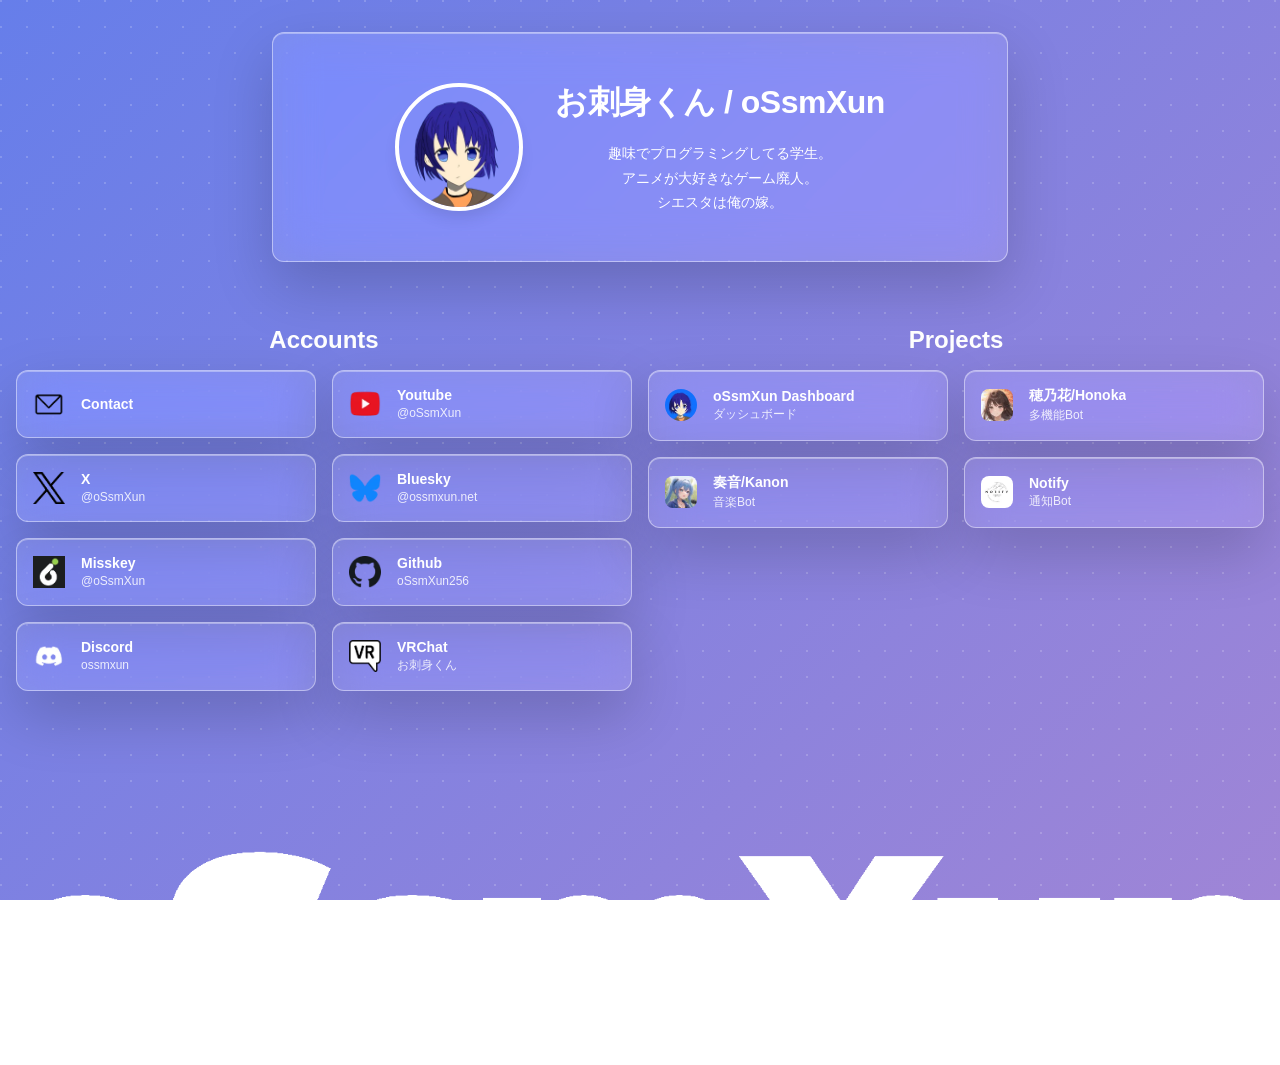
==== commit 0a3099a4: "AquaCSS 2.0対応＆グラスデザイン変更" ====
--- a/index.html
+++ b/index.html
@@ -1,176 +1,181 @@
-<!DOCTYPE html>
-<html lang="ja">
-<head>
-    <meta charset="UTF-8">
-    <meta name="viewport" content="width=device-width, initial-scale=1.0, viewport-fit=cover">
-    <title>お刺身くん | oSsmXun</title>
-
-    <script>
-        (function () {
-            try {
-                var s = localStorage.getItem('aqua-dark-mode');
-                var dark = s === '1' || (s === null && matchMedia('(prefers-color-scheme: dark)').matches);
-                if (dark) document.documentElement.classList.add('aqua-dark');
-            } catch (e) {}
-        })();
-    </script>
-
-    <link rel="stylesheet" href="aqua.design.css">
-    <link rel="stylesheet" href="aqua.style.css">
-    <link rel="stylesheet" href="aqua.color.css">
-    <link rel="stylesheet" href="aqua.dark.css">
-    <link rel="stylesheet" href="aqua.mobile.css">
-
-    <link rel="icon" type="image/webp" href="./img/aikon.w/n_ossm_nc.webp">
-    <meta name="description" content="プログラミングやゲームなどをしているお刺身くんのホームページです。">
-</head>
-<body class="aqua-reset aqua-theme-pink aqua-flex aqua-flex-col aqua-items-center aqua-min-h-screen aqua-py-8" style="padding-bottom: 0rem !important;">
-
-    <div class="aqua-fixed aqua-top-4 aqua-right-4 aqua-z-50">
-        <button data-aqua-dark-toggle class="aqua-btn aqua-btn-glass" 
-                style="padding: 0.35rem 0.8rem; min-width: auto; font-size: 0.8rem; border-radius: 999px;"
-                aria-pressed="false"
-                aria-label="ダークモードに切り替え">
-            <span class="aqua-dark-icon-sun">🌙 Dark</span>
-            <span class="aqua-dark-icon-moon">☀️ Light</span>
-        </button>
-    </div>
-
-    <header class="aqua-container aqua-max-w-3xl aqua-w-full aqua-mb-12 aqua-px-4">
-        <div class="aqua-glass aqua-p-8 aqua-flex aqua-flex-col aqua-md:aqua-flex-row aqua-items-center aqua-justify-center aqua-gap-8 aqua-text-center aqua-md:aqua-text-left">
-            <img class="aqua-rounded-full aqua-border-4 aqua-border-white aqua-w-32 aqua-h-32 aqua-object-cover aqua-shadow-lg aqua-shrink-0" alt="お刺身くん" src="./img/aikon.w/n_aikon_t.webp">
-            
-            <div>
-                <h1 class="aqua-heading aqua-text-3xl aqua-font-bold aqua-mb-3" style="text-shadow: 0 2px 4px rgba(0,0,0,0.1);">
-                    お刺身くん / oSsmXun
-                </h1>
-                <p class="aqua-text aqua-leading-relaxed aqua-text-sm aqua-md:aqua-text-base">
-                    趣味でプログラミングしてる学生。<br>
-                    アニメが大好きなゲーム廃人。<br>
-                    シエスタは俺の嫁。
-                </p>
-            </div>
-        </div>
-    </header>
-
-    <main class="aqua-container aqua-container-xl aqua-grid aqua-grid-cols-1 aqua-lg:grid-cols-2 aqua-gap-8 aqua-items-start aqua-w-full aqua-mb-16">
-        
-        <section class="aqua-w-full">
-            <h2 class="aqua-heading aqua-text-2xl aqua-text-center aqua-mb-6 aqua-font-bold">
-                Accounts
-            </h2>
-            
-            <div class="aqua-grid aqua-grid-cols-1 aqua-sm:grid-cols-2 aqua-gap-4">
-                <a href="./contact.html" class="aqua-glass aqua-p-3 aqua-flex aqua-items-center aqua-gap-3 aqua-no-underline aqua-text-white aqua-transition-transform aqua-duration-300 aqua-hover:scale-105">
-                    <img alt="Contact" class="aqua-w-8 aqua-h-8 aqua-object-contain" src="./img/home.w/e-mail.webp">
-                    <div class="aqua-flex-col aqua-overflow-hidden">
-                        <span class="aqua-font-bold aqua-block aqua-text-sm aqua-whitespace-nowrap">Contact</span>
-                    </div>
-                </a>
-                
-                <a href="https://www.youtube.com/channel/UCQ-7PqL5qKKCc2W2w8dXtnw" class="aqua-glass aqua-p-3 aqua-flex aqua-items-center aqua-gap-3 aqua-no-underline aqua-text-white aqua-transition-transform aqua-duration-300 aqua-hover:scale-105">
-                    <img alt="YouTube" class="aqua-w-8 aqua-h-8 aqua-object-contain" src="./img/home.w/youtube.webp">
-                    <div class="aqua-flex-col aqua-overflow-hidden">
-                        <span class="aqua-font-bold aqua-block aqua-text-sm aqua-whitespace-nowrap">Youtube</span>
-                        <span class="aqua-text-xs aqua-text-muted aqua-truncate">@oSsmXun</span>
-                    </div>
-                </a>
-
-                <a href="https://x.com/oSsmXun" class="aqua-glass aqua-p-3 aqua-flex aqua-items-center aqua-gap-3 aqua-no-underline aqua-text-white aqua-transition-transform aqua-duration-300 aqua-hover:scale-105">
-                    <img alt="X" class="aqua-w-8 aqua-h-8 aqua-object-contain" src="./img/home.w/x.webp">
-                    <div class="aqua-flex-col aqua-overflow-hidden">
-                        <span class="aqua-font-bold aqua-block aqua-text-sm aqua-whitespace-nowrap">X</span>
-                        <span class="aqua-text-xs aqua-text-muted aqua-truncate">@oSsmXun</span>
-                    </div>
-                </a>
-
-                <a href="https://bsky.app/profile/ossmxun.net" class="aqua-glass aqua-p-3 aqua-flex aqua-items-center aqua-gap-3 aqua-no-underline aqua-text-white aqua-transition-transform aqua-duration-300 aqua-hover:scale-105">
-                    <img alt="BlueSky" class="aqua-w-8 aqua-h-8 aqua-object-contain" src="./img/home.w/bluesky.webp">
-                    <div class="aqua-flex-col aqua-overflow-hidden">
-                        <span class="aqua-font-bold aqua-block aqua-text-sm aqua-whitespace-nowrap">Bluesky</span>
-                        <span class="aqua-text-xs aqua-text-muted aqua-truncate">@ossmxun.net</span>
-                    </div>
-                </a>
-
-                <a href="https://misskey.io/@oSsmXun" class="aqua-glass aqua-p-3 aqua-flex aqua-items-center aqua-gap-3 aqua-no-underline aqua-text-white aqua-transition-transform aqua-duration-300 aqua-hover:scale-105">
-                    <img alt="Misskey" class="aqua-w-8 aqua-h-8 aqua-object-contain" src="./img/home.w/misskey.webp">
-                    <div class="aqua-flex-col aqua-overflow-hidden">
-                        <span class="aqua-font-bold aqua-block aqua-text-sm aqua-whitespace-nowrap">Misskey</span>
-                        <span class="aqua-text-xs aqua-text-muted aqua-truncate">@oSsmXun</span>
-                    </div>
-                </a>
-
-                <a href="https://github.com/oSsmXun256/" class="aqua-glass aqua-p-3 aqua-flex aqua-items-center aqua-gap-3 aqua-no-underline aqua-text-white aqua-transition-transform aqua-duration-300 aqua-hover:scale-105">
-                    <img alt="Github" class="aqua-w-8 aqua-h-8 aqua-object-contain" src="./img/home.w/github.webp">
-                    <div class="aqua-flex-col aqua-overflow-hidden">
-                        <span class="aqua-font-bold aqua-block aqua-text-sm aqua-whitespace-nowrap">Github</span>
-                        <span class="aqua-text-xs aqua-text-muted aqua-truncate">oSsmXun256</span>
-                    </div>
-                </a>
-
-                <a href="https://xu.f5.si/discord" class="aqua-glass aqua-p-3 aqua-flex aqua-items-center aqua-gap-3 aqua-no-underline aqua-text-white aqua-transition-transform aqua-duration-300 aqua-hover:scale-105">
-                    <img alt="Discord" class="aqua-w-8 aqua-h-8 aqua-object-contain" src="./img/home.w/discord.webp">
-                    <div class="aqua-flex-col aqua-overflow-hidden">
-                        <span class="aqua-font-bold aqua-block aqua-text-sm aqua-whitespace-nowrap">Discord</span>
-                        <span class="aqua-text-xs aqua-text-muted aqua-truncate">ossmxun</span>
-                    </div>
-                </a>
-
-                <a href="https://vrc.ossmxun.net/" class="aqua-glass aqua-p-3 aqua-flex aqua-items-center aqua-gap-3 aqua-no-underline aqua-text-white aqua-transition-transform aqua-duration-300 aqua-hover:scale-105">
-                    <img alt="VRChat" class="aqua-w-8 aqua-h-8 aqua-object-contain" src="./img/home.w/vrc.webp">
-                    <div class="aqua-flex-col aqua-overflow-hidden">
-                        <span class="aqua-font-bold aqua-block aqua-text-sm aqua-whitespace-nowrap">VRChat</span>
-                        <span class="aqua-text-xs aqua-text-muted aqua-truncate">お刺身くん</span>
-                    </div>
-                </a>
-            </div>
-        </section>
-
-        <section class="aqua-w-full">
-            <h2 class="aqua-heading aqua-text-2xl aqua-text-center aqua-mb-6 aqua-font-bold">
-                Projects
-            </h2>
-            
-            <div class="aqua-grid aqua-grid-cols-1 aqua-sm:grid-cols-2 aqua-gap-4">
-                <a href="https://dashboard.ossmxun.net/" class="aqua-glass aqua-p-3 aqua-flex aqua-items-center aqua-gap-3 aqua-no-underline aqua-text-white aqua-transition-transform aqua-duration-300 aqua-hover:scale-105">
-                    <img alt="Dashboard" class="aqua-w-8 aqua-h-8 aqua-rounded-full aqua-object-cover" src="./img/aikon.w/n_ossm_nc.webp">
-                    <div class="aqua-flex-col aqua-overflow-hidden">
-                        <span class="aqua-font-bold aqua-block aqua-text-sm aqua-whitespace-nowrap">oSsmXun Dashboard</span>
-                        <span class="aqua-text-xs aqua-text-muted aqua-truncate">ダッシュボード</span>
-                    </div>
-                </a>
-
-                <a href="https://app.ossmxun.net/honoka/" class="aqua-glass aqua-p-3 aqua-flex aqua-items-center aqua-gap-3 aqua-no-underline aqua-text-white aqua-transition-transform aqua-duration-300 aqua-hover:scale-105">
-                    <img alt="Honoka" class="aqua-w-8 aqua-h-8 aqua-rounded-md aqua-object-cover" src="./img/home.w/honoka.webp">
-                    <div class="aqua-flex-col aqua-overflow-hidden">
-                        <span class="aqua-font-bold aqua-block aqua-text-sm aqua-whitespace-nowrap">穂乃花/Honoka</span>
-                        <span class="aqua-text-xs aqua-text-muted aqua-truncate">多機能Bot</span>
-                    </div>
-                </a>
-
-                <a href="https://app.ossmxun.net/kanon/" class="aqua-glass aqua-p-3 aqua-flex aqua-items-center aqua-gap-3 aqua-no-underline aqua-text-white aqua-transition-transform aqua-duration-300 aqua-hover:scale-105">
-                    <img alt="Kanon" class="aqua-w-8 aqua-h-8 aqua-rounded-md aqua-object-cover" src="./img/home.w/kanon.webp">
-                    <div class="aqua-flex-col aqua-overflow-hidden">
-                        <span class="aqua-font-bold aqua-block aqua-text-sm aqua-whitespace-nowrap">奏音/Kanon</span>
-                        <span class="aqua-text-xs aqua-text-muted aqua-truncate">音楽Bot</span>
-                    </div>
-                </a>
-
-                <a href="https://app.ossmxun.net/notify/" class="aqua-glass aqua-p-3 aqua-flex aqua-items-center aqua-gap-3 aqua-no-underline aqua-text-white aqua-transition-transform aqua-duration-300 aqua-hover:scale-105">
-                    <img alt="Notify" class="aqua-w-8 aqua-h-8 aqua-rounded-md aqua-object-cover" src="./img/home.w/notify.webp">
-                    <div class="aqua-flex-col aqua-overflow-hidden">
-                        <span class="aqua-font-bold aqua-block aqua-text-sm aqua-whitespace-nowrap">Notify</span>
-                        <span class="aqua-text-xs aqua-text-muted aqua-truncate">通知Bot</span>
-                    </div>
-                </a>
-            </div>
-        </section>
-    </main>
-
-    <footer class="aqua-w-full aqua-overflow-hidden aqua-mt-24 aqua-flex aqua-justify-center aqua-items-end">
-        <img src="./img/original/bottom.png" alt="Footer Image" class="aqua-w-full aqua-h-auto" style="display: block;">
-    </footer>
-
-    <script src="aqua.dark.js"></script>
-</body>
-</html>+<!DOCTYPE html>
+<html lang="ja">
+<head>
+    <meta charset="UTF-8">
+    <meta name="viewport" content="width=device-width, initial-scale=1.0, viewport-fit=cover">
+    <title>お刺身くん | oSsmXun</title>
+
+    <link rel="stylesheet" href="aqua.design.css">
+    <link rel="stylesheet" href="aqua.style.css">
+    <link rel="stylesheet" href="aqua.effect.css">
+
+    <link rel="icon" type="image/webp" href="https://ossmxun.net/img/aikon.w/n_ossm_nc.webp">
+    <link rel="canonical" href="https://ossmxun.net/">
+
+    <meta name="google" content="nositelinkssearchbox">
+    <meta name="googlebot" content="notranslate">
+    <meta name="google" content="nopagereadaloud">
+
+    <meta name="description" content="プログラミングやゲームなどをしているお刺身くんのホームページです。">
+    <meta name="keywords" content="お刺身くん,お刺身,oSsmXun,ossmxun,oSsm,Xun,LakeLine,Lakeline,lakeline,lake,line,fms_spica,fms,spica,ホームページ,ウェブサイト,homepage,website">
+    <meta name="author" content="© 2026 oSsmXun. All Rights Reserved.">
+
+    <meta property="og:title" content="お刺身くん | oSsmXun">
+    <meta property="og:url" content="https://ossmxun.net/">
+    <meta property="og:image" content="https://ossmxun.net/img/original/new_header.png">
+    <meta property="og:type" content="website">
+    <meta property="og:site_name" content="お刺身くん | oSsmXun">
+    <meta property="og:description" content="プログラミングやゲームなどをしているお刺身くんのホームページです。">
+    <meta property="og:locale" content="ja_JP">
+
+    <meta name="twitter:card" content="summary_large_image" />
+    <meta name="twitter:title" content="お刺身くん | oSsmXun" />
+    <meta name="twitter:description" content="プログラミングやゲームなどをしているお刺身くんのホームページです。" />
+    <meta name="twitter:image" content="https://ossmxun.net/img/original/new_header.png" />
+
+    <style>
+        body {
+            color: #fff;
+            background:
+                radial-gradient(circle at 1px 1px, rgba(255,255,255,0.18) 1px, transparent 0) 0 0/26px 26px,
+                linear-gradient(135deg, var(--aqua-grad-1), var(--aqua-grad-2));
+            background-attachment: fixed;
+        }
+        .home-avatar { width: 128px; height: 128px; object-fit: cover; border: 4px solid #fff; border-radius: 50%; box-shadow: var(--aqua-shadow-lg); flex-shrink: 0; }
+        .link-card { text-decoration: none; color: #fff; }
+        .link-icon { width: 32px; height: 32px; object-fit: contain; flex-shrink: 0; }
+        .link-label { font-size: 0.875rem; font-weight: 700; display: block; white-space: nowrap; overflow: hidden; text-overflow: ellipsis; }
+        .link-sub { font-size: 0.75rem; white-space: nowrap; overflow: hidden; text-overflow: ellipsis; opacity: 0.85; }
+    </style>
+</head>
+<body class="aqua-flex aqua-flex-col aqua-items-center aqua-min-h-screen aqua-py-8">
+
+    <header class="aqua-container aqua-container-md aqua-w-full aqua-px-4" style="margin-bottom: 3rem;">
+        <div class="aqua-glass aqua-p-8 aqua-flex aqua-md:flex-col aqua-items-center aqua-justify-center aqua-gap-8 aqua-text-center">
+            <img class="home-avatar" alt="お刺身くん" src="./img/aikon.w/n_aikon_t.webp">
+
+            <div>
+                <h1 class="aqua-heading-1 aqua-my-4">お刺身くん / oSsmXun</h1>
+                <p class="aqua-leading-relaxed aqua-text-sm">
+                    趣味でプログラミングしてる学生。<br>
+                    アニメが大好きなゲーム廃人。<br>
+                    シエスタは俺の嫁。
+                </p>
+            </div>
+        </div>
+    </header>
+
+    <main class="aqua-container aqua-container-xl aqua-grid aqua-grid-2 aqua-w-full" style="margin-bottom: 4rem;">
+
+        <section class="aqua-w-full">
+            <h2 class="aqua-heading-2 aqua-text-center aqua-my-4">Accounts</h2>
+
+            <div class="aqua-grid aqua-grid-3">
+                <a href="./contact.html" class="aqua-glass aqua-p-4 aqua-flex aqua-items-center aqua-gap-4 aqua-text-white aqua-hover-grow link-card">
+                    <img alt="Contact" class="link-icon" src="./img/home.w/e-mail.webp">
+                    <span class="link-label">Contact</span>
+                </a>
+
+                <a href="https://www.youtube.com/channel/UCQ-7PqL5qKKCc2W2w8dXtnw" class="aqua-glass aqua-p-4 aqua-flex aqua-items-center aqua-gap-4 aqua-text-white aqua-hover-grow link-card">
+                    <img alt="YouTube" class="link-icon" src="./img/home.w/youtube.webp">
+                    <div>
+                        <span class="link-label">Youtube</span>
+                        <span class="link-sub">@oSsmXun</span>
+                    </div>
+                </a>
+
+                <a href="https://x.com/oSsmXun" class="aqua-glass aqua-p-4 aqua-flex aqua-items-center aqua-gap-4 aqua-text-white aqua-hover-grow link-card">
+                    <img alt="X" class="link-icon" src="./img/home.w/x.webp">
+                    <div>
+                        <span class="link-label">X</span>
+                        <span class="link-sub">@oSsmXun</span>
+                    </div>
+                </a>
+
+                <a href="https://bsky.app/profile/ossmxun.net" class="aqua-glass aqua-p-4 aqua-flex aqua-items-center aqua-gap-4 aqua-text-white aqua-hover-grow link-card">
+                    <img alt="BlueSky" class="link-icon" src="./img/home.w/bluesky.webp">
+                    <div>
+                        <span class="link-label">Bluesky</span>
+                        <span class="link-sub">@ossmxun.net</span>
+                    </div>
+                </a>
+
+                <a href="https://misskey.io/@oSsmXun" class="aqua-glass aqua-p-4 aqua-flex aqua-items-center aqua-gap-4 aqua-text-white aqua-hover-grow link-card">
+                    <img alt="Misskey" class="link-icon" src="./img/home.w/misskey.webp">
+                    <div>
+                        <span class="link-label">Misskey</span>
+                        <span class="link-sub">@oSsmXun</span>
+                    </div>
+                </a>
+
+                <a href="https://github.com/oSsmXun256/" class="aqua-glass aqua-p-4 aqua-flex aqua-items-center aqua-gap-4 aqua-text-white aqua-hover-grow link-card">
+                    <img alt="Github" class="link-icon" src="./img/home.w/github.webp">
+                    <div>
+                        <span class="link-label">Github</span>
+                        <span class="link-sub">oSsmXun256</span>
+                    </div>
+                </a>
+
+                <a href="https://xu.f5.si/discord" class="aqua-glass aqua-p-4 aqua-flex aqua-items-center aqua-gap-4 aqua-text-white aqua-hover-grow link-card">
+                    <img alt="Discord" class="link-icon" src="./img/home.w/discord.webp">
+                    <div>
+                        <span class="link-label">Discord</span>
+                        <span class="link-sub">ossmxun</span>
+                    </div>
+                </a>
+
+                <a href="https://vrc.ossmxun.net/" class="aqua-glass aqua-p-4 aqua-flex aqua-items-center aqua-gap-4 aqua-text-white aqua-hover-grow link-card">
+                    <img alt="VRChat" class="link-icon" src="./img/home.w/vrc.webp">
+                    <div>
+                        <span class="link-label">VRChat</span>
+                        <span class="link-sub">お刺身くん</span>
+                    </div>
+                </a>
+            </div>
+        </section>
+
+        <section class="aqua-w-full">
+            <h2 class="aqua-heading-2 aqua-text-center aqua-my-4">Projects</h2>
+
+            <div class="aqua-grid aqua-grid-3">
+                <a href="https://dashboard.ossmxun.net/" class="aqua-glass aqua-p-4 aqua-flex aqua-items-center aqua-gap-4 aqua-text-white aqua-hover-grow link-card">
+                    <img alt="Dashboard" class="link-icon aqua-rounded-full" style="object-fit: cover;" src="./img/aikon.w/n_ossm_nc.webp">
+                    <div>
+                        <span class="link-label">oSsmXun Dashboard</span>
+                        <span class="link-sub">ダッシュボード</span>
+                    </div>
+                </a>
+
+                <a href="https://app.ossmxun.net/honoka/" class="aqua-glass aqua-p-4 aqua-flex aqua-items-center aqua-gap-4 aqua-text-white aqua-hover-grow link-card">
+                    <img alt="Honoka" class="link-icon aqua-rounded" style="object-fit: cover;" src="./img/home.w/honoka.webp">
+                    <div>
+                        <span class="link-label">穂乃花/Honoka</span>
+                        <span class="link-sub">多機能Bot</span>
+                    </div>
+                </a>
+
+                <a href="https://app.ossmxun.net/kanon/" class="aqua-glass aqua-p-4 aqua-flex aqua-items-center aqua-gap-4 aqua-text-white aqua-hover-grow link-card">
+                    <img alt="Kanon" class="link-icon aqua-rounded" style="object-fit: cover;" src="./img/home.w/kanon.webp">
+                    <div>
+                        <span class="link-label">奏音/Kanon</span>
+                        <span class="link-sub">音楽Bot</span>
+                    </div>
+                </a>
+
+                <a href="https://app.ossmxun.net/notify/" class="aqua-glass aqua-p-4 aqua-flex aqua-items-center aqua-gap-4 aqua-text-white aqua-hover-grow link-card">
+                    <img alt="Notify" class="link-icon aqua-rounded" style="object-fit: cover;" src="./img/home.w/notify.webp">
+                    <div>
+                        <span class="link-label">Notify</span>
+                        <span class="link-sub">通知Bot</span>
+                    </div>
+                </a>
+            </div>
+        </section>
+    </main>
+
+    <footer class="aqua-w-full aqua-overflow-hidden aqua-flex aqua-justify-center aqua-items-end" style="margin-top: 6rem;">
+        <img src="./img/original/bottom.png" alt="Footer Image" class="aqua-w-full" style="display: block; height: auto;">
+    </footer>
+
+</body>
+</html>
--- a/aqua.design.css
+++ b/aqua.design.css
@@ -1,8 +1,8 @@
 /*!
- * aqua.design.css V1.5.1
+ * aqua.design.css V2.0
+ * Design Layer - Core Components & Theme System
  *
  * Copyright (c) 2026 oSsmXun Design, All rights reserved.
- * Please read the project page: https://ossmxun.net/aqua-design
  */
 
 /* ==========================================================================
@@ -10,32 +10,30 @@
    ========================================================================== */
 
 :root {
-    /* Primary Color System (default = blue) */
-    --aqua-primary: #d53f8c;
-    --aqua-primary-light: #f687b3;
-    --aqua-primary-dark: #97266d;
-    --aqua-grad-1: #ff9a9e;
-    --aqua-grad-2: #fecfef;
-    --aqua-grad-3: #fbc2eb;
-    --aqua-text-primary: #5a2b3c;
+    /* Color System */
+    --aqua-primary: #4e70df;
+    --aqua-primary-light: #6b8aff;
+    --aqua-primary-dark: #3355cc;
+    --aqua-grad-1: #667eea;
+    --aqua-grad-2: #9f85d6;
+    --aqua-grad-3: #8bb9ff;
+    --aqua-text-primary: #17335e;
     --aqua-text-secondary: #ffffff;
-    
-    /* Text Colors */
     --aqua-text-muted: rgba(255, 255, 255, 0.7);
     --aqua-text-inverse: #2c3e50;
     
     /* Glass Effect Variables */
-    --aqua-glass-bg: rgba(255, 255, 255, 0.15);
-    --aqua-glass-bg-light: rgba(255, 255, 255, 0.25);
+    --aqua-glass-bg: rgba(255, 255, 255, 0.1);
+    --aqua-glass-bg-light: rgba(255, 255, 255, 0.16);
     --aqua-glass-bg-dark: rgba(0, 0, 0, 0.15);
-    --aqua-glass-border: rgba(255, 255, 255, 0.8);
-    --aqua-glass-border-light: rgba(255, 255, 255, 0.9);
-    --aqua-glass-border-dark: rgba(255, 255, 255, 0.6);
-    --aqua-glass-shadow-primary: rgba(0, 0, 0, 0.35);
-    --aqua-glass-shadow-secondary: rgba(255, 255, 255, 0.3);
-    --aqua-glass-after-bg: rgba(255, 255, 255, 0.1);
+    --aqua-glass-border: rgba(255, 255, 255, 0.45);
+    --aqua-glass-border-light: rgba(255, 255, 255, 0.6);
+    --aqua-glass-border-dark: rgba(255, 255, 255, 0.3);
+    --aqua-glass-shadow: 0 24px 60px rgba(0, 0, 0, 0.18);
+    --aqua-glass-inner-shadow: inset 0 1px 0 rgba(255, 255, 255, 0.35);
+    --aqua-glass-blur: blur(22px) saturate(1.2);
     
-    /* Background Gradients */
+    /* Gradients */
     --aqua-gradient-primary: linear-gradient(135deg, var(--aqua-grad-1), var(--aqua-grad-2));
     --aqua-gradient-secondary: linear-gradient(135deg, var(--aqua-grad-2), var(--aqua-grad-3));
     
@@ -48,1004 +46,593 @@
     --aqua-shadow-md: 0 6px 12px -2px rgba(0, 0, 0, 0.15);
     --aqua-shadow-lg: 0 10px 15px -3px rgba(0, 0, 0, 0.1);
     --aqua-shadow-xl: 0 20px 25px -5px rgba(0, 0, 0, 0.1);
-    --aqua-shadow-glass: 0 8px 32px var(--aqua-glass-shadow-primary);
-    --aqua-shadow-glass-hover: 0 12px 40px var(--aqua-glass-shadow-primary);
     
-    /* Border Radius */
-    --aqua-radius-xs: 0.25rem;
-    --aqua-radius-sm: 0.5rem;
-    --aqua-radius-md: 1rem;
-    --aqua-radius-lg: 2rem;
-    --aqua-radius-xl: 3rem;
-    --aqua-radius-full: 50%;
-    
-    /* Spacing System */
-    --aqua-space-px: 1px;
-    --aqua-space-0: 0;
-    --aqua-space-1: 0.25rem;
-    --aqua-space-2: 0.5rem;
-    --aqua-space-3: 0.75rem;
-    --aqua-space-4: 1rem;
-    --aqua-space-5: 1.25rem;
-    --aqua-space-6: 1.5rem;
-    --aqua-space-8: 2rem;
-    --aqua-space-10: 2.5rem;
-    --aqua-space-12: 3rem;
-    --aqua-space-16: 4rem;
-    --aqua-space-20: 5rem;
-    --aqua-space-24: 6rem;
-    --aqua-space-32: 8rem;
-    
-    /* Transitions */
-    --aqua-transition-fast: 0.15s ease;
-    --aqua-transition-base: 0.3s ease;
-    --aqua-transition-slow: 0.5s ease;
-    
-    /* Blur Effects */
-    --aqua-blur-sm: blur(4px);
-    --aqua-blur-md: blur(8px);
-    --aqua-blur-lg: blur(16px);
-    --aqua-blur-xl: blur(24px);
-
-}
-
-/* ==========================================================================
-   THEME VARIATIONS
-   ========================================================================== */
-
-.aqua-reset {
+    /* Radius */
+    --aqua-radius-sm: 4px;
+    --aqua-radius-md: 8px;
+    --aqua-radius-lg: 12px;
+    --aqua-radius-xl: 16px;
+    --aqua-radius-pill: 999px;
+}
+
+/* ==========================================================================
+   BASE STYLES
+   ========================================================================== */
+
+* {
+    box-sizing: border-box;
+}
+
+html, body {
+    margin: 0;
+    padding: 0;
     font-family: var(--aqua-font-family);
-    line-height: 1.6;
+    -webkit-font-smoothing: antialiased;
+    -moz-osx-font-smoothing: grayscale;
+}
+
+/* ==========================================================================
+   GLASS COMPONENT - Core Glass Effect
+   ========================================================================== */
+
+.aqua-glass {
+    background: rgba(255, 255, 255, 0.1);
+    border: 1px solid rgba(255, 255, 255, 0.45);
+    border-radius: var(--aqua-radius-lg);
+    box-shadow: 
+        0 24px 60px rgba(0, 0, 0, 0.18),
+        inset 0 1px 0 rgba(255, 255, 255, 0.35);
+    backdrop-filter: blur(22px) saturate(1.2);
+    -webkit-backdrop-filter: blur(22px) saturate(1.2);
+    position: relative;
+    overflow: hidden;
+}
+
+.aqua-glass-light {
+    background: rgba(255, 255, 255, 0.15);
+    border-color: rgba(255, 255, 255, 0.5);
+}
+
+.aqua-glass-dark {
+    background: rgba(0, 0, 0, 0.2);
+    border-color: rgba(255, 255, 255, 0.2);
+}
+
+.aqua-glass-sm {
+    border-radius: var(--aqua-radius-md);
+    box-shadow: 
+        0 8px 16px rgba(0, 0, 0, 0.15),
+        inset 0 1px 0 rgba(255, 255, 255, 0.25),
+        inset 0 -1px 0 rgba(0, 0, 0, 0.08);
+    backdrop-filter: blur(12px) saturate(1.3);
+    -webkit-backdrop-filter: blur(12px) saturate(1.3);
+}
+
+.aqua-glass-lg {
+    border-radius: var(--aqua-radius-xl);
+    box-shadow: 
+        0 32px 80px rgba(0, 0, 0, 0.22),
+        inset 0 1px 0 rgba(255, 255, 255, 0.4),
+        inset 0 -1px 0 rgba(0, 0, 0, 0.15);
+    backdrop-filter: blur(30px) saturate(1.35);
+    -webkit-backdrop-filter: blur(30px) saturate(1.35);
+}
+
+/* ==========================================================================
+   LIQUID GLASS MODE - paired with AquaGlass WebGL canvas (aqua.glass.js)
+   The lens refraction is rendered into #aqua-glcanvas behind these elements;
+   disable native blur/background so only the WebGL output shows through.
+   ========================================================================== */
+
+#aqua-glcanvas {
+    position: fixed;
+    inset: 0;
+    display: block;
+    width: 100vw;
+    height: 100vh;
+    z-index: 0;
+}
+
+.aqua-glass-liquid {
+    background: transparent;
+    backdrop-filter: none;
+    -webkit-backdrop-filter: none;
+    box-shadow: none;
+    border: none;
+    border-radius: 34px;
+    position: relative;
+    overflow: hidden;
+    color: #fff;
+    text-shadow:
+        0 1px 3px rgba(0, 0, 0, 0.45),
+        0 1px 12px rgba(0, 0, 0, 0.25);
+}
+
+/* ==========================================================================
+   BUTTON COMPONENTS
+   ========================================================================== */
+
+.aqua-btn {
+    display: inline-flex;
+    align-items: center;
+    justify-content: center;
+    gap: 8px;
+    padding: 10px 16px;
+    border: none;
+    border-radius: var(--aqua-radius-lg);
+    font-family: inherit;
+    font-weight: 600;
+    cursor: pointer;
+    transition: all 0.2s ease;
+    text-decoration: none;
+}
+
+.aqua-btn-primary {
+    background: var(--aqua-primary);
+    color: white;
+}
+
+.aqua-btn-primary:hover {
+    background: var(--aqua-primary-light);
+}
+
+.aqua-btn-primary:active {
+    transform: translateY(1px) scale(0.98);
+}
+
+.aqua-btn-glass {
+    display: inline-flex;
+    align-items: center;
+    justify-content: center;
+    gap: 8px;
+    padding: 10px 16px;
+    border: 1px solid rgba(255, 255, 255, 0.45);
+    border-radius: var(--aqua-radius-lg);
+    background: rgba(255, 255, 255, 0.07);
+    color: white;
+    font-family: inherit;
+    font-weight: 600;
+    cursor: pointer;
+    transition: background 0.15s ease;
+    text-decoration: none;
+}
+
+.aqua-btn-glass:hover {
+    background: rgba(255, 255, 255, 0.16);
+}
+
+.aqua-btn-glass:active {
+    transform: translateY(1px) scale(0.98);
+}
+
+.aqua-btn-pill {
+    border-radius: var(--aqua-radius-pill);
+    padding: 10px 24px;
+}
+
+.aqua-btn-white {
+    background: white;
+    color: #0f1a2a;
+    font-weight: 800;
+    box-shadow: 0 8px 22px rgba(0, 0, 0, 0.18);
+}
+
+.aqua-btn-white:active {
+    transform: translateY(1px) scale(0.98);
+}
+
+/* Size variants */
+.aqua-btn-sm {
+    padding: 8px 12px;
+    font-size: 14px;
+}
+
+.aqua-btn-md {
+    padding: 10px 16px;
+    font-size: 15px;
+}
+
+.aqua-btn-lg {
+    padding: 12px 20px;
+    font-size: 16px;
+}
+
+/* ==========================================================================
+   INPUT COMPONENTS
+   ========================================================================== */
+
+.aqua-input {
+    display: flex;
+    align-items: center;
+    gap: 10px;
+    padding: 0 15px;
+    height: 46px;
+    color: white;
+    font-size: 15px;
+    border: 1px solid rgba(255, 255, 255, 0.45);
+    border-radius: var(--aqua-radius-pill);
+    background: rgba(255, 255, 255, 0.06);
+    backdrop-filter: blur(22px) saturate(1.2);
+    -webkit-backdrop-filter: blur(22px) saturate(1.2);
+}
+
+.aqua-input input {
+    flex: 1;
+    min-width: 0;
+    background: transparent;
+    border: 0;
+    outline: none;
+    color: inherit;
+    font-family: inherit;
+    font-size: inherit;
+    font-weight: 600;
+}
+
+.aqua-input input::placeholder {
+    color: rgba(255, 255, 255, 0.75);
+}
+
+.aqua-input-icon {
+    flex: 0 0 auto;
+    opacity: 0.95;
+}
+
+.aqua-input-group {
+    display: flex;
+    gap: 10px;
+    align-items: stretch;
+}
+
+/* ==========================================================================
+   CARD COMPONENTS
+   ========================================================================== */
+
+.aqua-card {
+    background: rgba(255, 255, 255, 0.1);
+    border: 1px solid rgba(255, 255, 255, 0.45);
+    border-radius: var(--aqua-radius-lg);
+    box-shadow:
+        0 24px 60px rgba(0, 0, 0, 0.18),
+        inset 0 1px 0 rgba(255, 255, 255, 0.35);
+    backdrop-filter: blur(22px) saturate(1.2);
+    -webkit-backdrop-filter: blur(22px) saturate(1.2);
+    position: relative;
+    overflow: hidden;
+    padding: 24px;
+}
+
+.aqua-card-header {
+    margin-bottom: 16px;
+    padding-bottom: 16px;
+    border-bottom: 1px solid var(--aqua-glass-border);
+}
+
+.aqua-card-title {
+    margin: 0;
+    font-size: 20px;
+    font-weight: 800;
+    letter-spacing: 0.2px;
+}
+
+.aqua-card-subtitle {
+    margin: 8px 0 0;
+    font-size: 14px;
+    color: var(--aqua-text-muted);
+    font-weight: 600;
+}
+
+.aqua-card-body {
+    color: white;
+}
+
+/* ==========================================================================
+   PANEL COMPONENTS
+   ========================================================================== */
+
+.aqua-panel {
+    position: absolute;
+    padding: 28px 30px;
+    border-radius: 26px;
+    max-height: 92vh;
+    overflow-y: auto;
+    color: white;
+    z-index: 4;
+    background: rgba(255, 255, 255, 0.1);
+    border: 1px solid rgba(255, 255, 255, 0.3);
+    box-shadow: 
+        0 24px 60px rgba(0, 0, 0, 0.18),
+        inset 0 1px 0 rgba(255, 255, 255, 0.35);
+    backdrop-filter: blur(22px) saturate(1.2);
+    -webkit-backdrop-filter: blur(22px) saturate(1.2);
+}
+
+.aqua-panel h1 {
+    margin: 0 0 10px;
+    font-size: clamp(20px, 1.8vw, 26px);
+    font-weight: 800;
+    letter-spacing: 0.2px;
+}
+
+.aqua-panel p.lead {
+    margin: 0 0 18px;
+    font-size: clamp(13px, 1.1vw, 15px);
+    line-height: 1.45;
+    color: rgba(255, 255, 255, 0.92);
+    font-weight: 600;
+}
+
+.aqua-panel .field-label {
+    display: block;
+    font-size: 14px;
+    font-weight: 700;
+    margin-bottom: 9px;
+}
+
+/* ==========================================================================
+   SLIDER / RANGE COMPONENTS
+   ========================================================================== */
+
+.aqua-slider-container {
+    margin-bottom: 18px;
+}
+
+.aqua-slider-header {
+    display: flex;
+    justify-content: space-between;
+    align-items: baseline;
+    margin-bottom: 7px;
+}
+
+.aqua-slider-label {
+    font-size: 14px;
+    font-weight: 700;
+}
+
+.aqua-slider-value {
+    font-size: 13px;
+    font-weight: 700;
+    color: rgba(255, 255, 255, 0.95);
+}
+
+input[type="range"] {
+    -webkit-appearance: none;
+    appearance: none;
+    width: 100%;
+    height: 20px;
+    background: transparent;
+    cursor: pointer;
+    margin: 0;
+}
+
+input[type="range"]::-webkit-slider-runnable-track {
+    height: 4px;
+    border-radius: 999px;
+    background: rgba(255, 255, 255, 0.45);
+}
+
+input[type="range"]::-webkit-slider-thumb {
+    -webkit-appearance: none;
+    width: 18px;
+    height: 18px;
+    border-radius: 50%;
+    background: white;
+    margin-top: -7px;
+    box-shadow: 0 3px 10px rgba(0, 0, 0, 0.3);
+    border: none;
+}
+
+input[type="range"]::-moz-range-track {
+    height: 4px;
+    border-radius: 999px;
+    background: rgba(255, 255, 255, 0.45);
+    border: none;
+}
+
+input[type="range"]::-moz-range-thumb {
+    width: 18px;
+    height: 18px;
+    border-radius: 50%;
+    background: white;
+    box-shadow: 0 3px 10px rgba(0, 0, 0, 0.3);
+    border: none;
+}
+
+/* ==========================================================================
+   BADGE & LABEL COMPONENTS
+   ========================================================================== */
+
+.aqua-badge {
+    display: inline-block;
+    padding: 4px 12px;
+    border-radius: var(--aqua-radius-pill);
+    font-size: 12px;
+    font-weight: 700;
+    background: var(--aqua-primary);
+    color: white;
+}
+
+.aqua-badge-outline {
+    background: transparent;
+    border: 1px solid var(--aqua-primary);
+    color: var(--aqua-primary);
+}
+
+.aqua-badge-glass {
+    display: inline-block;
+    padding: 4px 12px;
+    border-radius: var(--aqua-radius-pill);
+    font-size: 12px;
+    font-weight: 700;
+    color: white;
+    border: 1px solid var(--aqua-glass-border);
+    box-shadow:
+        0 24px 60px rgba(0, 0, 0, 0.18),
+        inset 0 1px 0 rgba(255, 255, 255, 0.35);
+    backdrop-filter: blur(22px) saturate(1.2);
+    -webkit-backdrop-filter: blur(22px) saturate(1.2);
+    position: relative;
+    overflow: hidden;
+    background: var(--aqua-glass-bg-light);
+    border-color: var(--aqua-glass-border);
+}
+
+/* ==========================================================================
+   TEXT COMPONENTS
+   ========================================================================== */
+
+.aqua-text-primary {
+    color: var(--aqua-text-primary);
+}
+
+.aqua-text-secondary {
     color: var(--aqua-text-secondary);
-    background: var(--aqua-gradient-primary);
-    min-height: 100vh;
-}
-
-.aqua-theme-default {
-    --aqua-primary: #4e70df;
-    --aqua-primary-light: #6b8aff;
-    --aqua-primary-dark: #3355cc;
-    --aqua-grad-1: #667eea;
-    --aqua-grad-2: #9f85d6;
-    --aqua-grad-3: #8bb9ff;
-    --aqua-text-primary: #17335e;
-    --aqua-text-secondary: #ffffff;
-}
-
-.aqua-theme-red {
-    --aqua-primary-light: #fc8181;
-    --aqua-primary-dark: #b91c1c;
-    --aqua-grad-1: #f56565;
-    --aqua-grad-2: #ed64a6;
-    --aqua-grad-3: #feb47b;
-    --aqua-text-primary: #5a2b2b;
-    --aqua-text-secondary: #ffffff;
-}
-
-.aqua-theme-green {
-    --aqua-primary: #38a169;
-    --aqua-primary-light: #68d391;
-    --aqua-primary-dark: #276749;
-    --aqua-grad-1: #0ba360;
-    --aqua-grad-2: #3cba92;
-    --aqua-grad-3: #b7f8db;
-    --aqua-text-primary: #1f4037;
-    --aqua-text-secondary: #ffffff;
-}
-
-.aqua-theme-purple {
-    --aqua-primary: #805ad5;
-    --aqua-primary-light: #b794f4;
-    --aqua-primary-dark: #553c9a;
-    --aqua-text-primary: #3d0f5e;
-    --aqua-text-secondary: #ffffff;
-}
-
-.aqua-theme-orange {
-    --aqua-primary: #ed8936;
-    --aqua-primary-light: #f6ad55;
-    --aqua-primary-dark: #c05621;
-    --aqua-grad-1: #f6d365;
-    --aqua-grad-2: #fda085;
-    --aqua-grad-3: #fccb90;
-    --aqua-text-primary: #5a3c24;
-    --aqua-text-secondary: #ffffff;
-}
-
-.aqua-theme-cyan {
-    --aqua-primary: #00b5ad;
-    --aqua-primary-light: #33c9c2;
-    --aqua-primary-dark: #00827c;
-    --aqua-grad-1: #2af598;
-    --aqua-grad-2: #009efd;
-    --aqua-grad-3: #70e1f5;
-    --aqua-text-primary: #023020;
-    --aqua-text-secondary: #ffffff;
-}
-
-.aqua-theme-black {
-    --aqua-primary: #2d3748;
-    --aqua-primary-light: #4a5568;
-    --aqua-primary-dark: #1a202c;
-    --aqua-grad-1: #2c3e50;
-    --aqua-grad-2: #000000;
-    --aqua-grad-3: #434343;
-    --aqua-text-primary: #ddd;
-    --aqua-text-secondary: #ffffff;
-}
-
-.aqua-theme-pink {
-    --aqua-primary: #d53f8c;
-    --aqua-primary-light: #f687b3;
-    --aqua-primary-dark: #97266d;
-    --aqua-grad-1: #ff9a9e;
-    --aqua-grad-2: #fecfef;
-    --aqua-grad-3: #fbc2eb;
-    --aqua-text-primary: #5a2b3c;
-    --aqua-text-secondary: #ffffff;
-}
-
-.aqua-theme-sky {
-    --aqua-primary: #3182ce;
-    --aqua-primary-light: #63b3ed;
-    --aqua-primary-dark: #2b6cb0;
-    --aqua-grad-1: #a1c4fd;
-    --aqua-grad-2: #c2e9fb;
-    --aqua-grad-3: #e1f5fe;
-    --aqua-text-primary: #2a3d5e;
-    --aqua-text-secondary: #ffffff;
-}
-
-.aqua-theme-lavender {
-    --aqua-primary: #9f7aea;
-    --aqua-primary-light: #d6bcfa;
-    --aqua-primary-dark: #6b46c1;
-    --aqua-grad-1: #e0c3fc;
-    --aqua-grad-2: #8ec5fc;
-    --aqua-grad-3: #d1d9ff;
-    --aqua-text-primary: #3e2b5e;
-    --aqua-text-secondary: #ffffff;
-}
-
-.aqua-theme-mint {
-    --aqua-primary: #4fd1c5;
-    --aqua-primary-light: #81e6d9;
-    --aqua-primary-dark: #2c7a7b;
-    --aqua-grad-1: #00f2fe;
-    --aqua-grad-2: #4facfe;
-    --aqua-grad-3: #c2ffd8;
-    --aqua-text-primary: #20493a;
-    --aqua-text-secondary: #ffffff;
-}
-
-.aqua-theme-sand {
-    --aqua-primary: #d69e2e;
-    --aqua-primary-light: #ecc94b;
-    --aqua-primary-dark: #b7791f;
-    --aqua-grad-1: #f6d365;
-    --aqua-grad-2: #f83600;
-    --aqua-grad-3: #ffd194;
-    --aqua-text-primary: #5a4630;
-    --aqua-text-secondary: #ffffff;
-}
-
-.aqua-theme-slate {
-    --aqua-primary: #718096;
-    --aqua-primary-light: #a0aec0;
-    --aqua-primary-dark: #2d3748;
-    --aqua-grad-1: #bdc3c7;
-    --aqua-grad-2: #2c3e50;
-    --aqua-grad-3: #7f8c8d;
-    --aqua-text-primary: #2c3e50;
-    --aqua-text-secondary: #ffffff;
-
-}
-
-/* ==========================================================================
-   LIQUID GLASS EFFECTS
-   ========================================================================== */
-
-.aqua-glass {
-    position: relative;
-    background: var(--aqua-glass-bg);
-    backdrop-filter: var(--aqua-blur-md) saturate(180%);
-    border: 1px solid var(--aqua-glass-border);
-    border-radius: var(--aqua-radius-lg);
-    box-shadow: var(--aqua-shadow-glass), 
-                inset 0 4px 20px var(--aqua-glass-shadow-secondary);
-    transition: all var(--aqua-transition-base);
-}
-
-.aqua-glass::after {
-    content: '';
-    position: absolute;
-    top: 0;
-    left: 0;
-    right: 0;
-    bottom: 0;
-    background: var(--aqua-glass-after-bg);
-    border-radius: inherit;
-    backdrop-filter: var(--aqua-blur-sm);
-    box-shadow: inset -10px -8px 0px -11px rgba(255, 255, 255, 1),
-                inset 0px -9px 0px -8px rgba(255, 255, 255, 1);
-    opacity: 0.6;
-    z-index: -1;
-    filter: var(--aqua-blur-sm) drop-shadow(10px 4px 6px black) brightness(115%);
-    pointer-events: none;
-}
-
-.aqua-glass:hover {
-    box-shadow: var(--aqua-shadow-glass-hover);
-}
-
-/* ==========================================================================
-   [v1.4.0 NEW] 角の形状切り替えクラス
-   
-   デフォルト: 角丸 (border-radius: var(--aqua-radius-lg))
-   
-   .aqua-glass-square  → 角を角ばった状態に (border-radius: 0)
-   .aqua-glass-rounded → 明示的に角丸を指定したい場合（デフォルトと同じ効果）
-   
-   使用例:
-     <div class="aqua-glass">角丸（デフォルト）</div>
-     <div class="aqua-glass aqua-glass-square">角ばった状態</div>
-   ========================================================================== */
-
-.aqua-glass-square {
-    border-radius: 0 !important;
-}
-
-.aqua-glass-rounded {
-    border-radius: var(--aqua-radius-lg) !important;
-}
-
-/* Glass Variants */
-.aqua-glass-light { 
-    background: var(--aqua-glass-bg-light); 
-    border-color: var(--aqua-glass-border-light);
-}
-
-.aqua-glass-dark { 
-    background: var(--aqua-glass-bg-dark); 
-    border-color: var(--aqua-glass-border-dark);
-}
-
-.aqua-glass-colored { 
-    background: rgba(78, 112, 223, 0.15); 
-    border-color: rgba(78, 112, 223, 0.8);
-}
-
-.aqua-glass-frosted {
-    backdrop-filter: var(--aqua-blur-lg) saturate(200%);
-    background: rgba(255, 255, 255, 0.1);
-}
-
-/* ==========================================================================
-   [v1.4.0 NEW] テキスト影 — クラス不要で自動付与
-   .aqua-glass 内の全テキストに text-shadow を自動適用。
-   デフォルト（白文字想定）→ 暗い影
-   .aqua-text-black / .aqua-text-primary など暗い文字色 → 明るい影
-   ========================================================================== */
-
-/* デフォルト: 白文字用の暗い影 */
-.aqua-glass,
-.aqua-glass * {
-    text-shadow: 
-        0 1px 3px rgba(0, 0, 0, 0.4),
-        0 1px 6px rgba(0, 0, 0, 0.2);
-}
-
-/* 見出し要素は影を少し強く */
-.aqua-glass h1,
-.aqua-glass h2,
-.aqua-glass h3,
-.aqua-glass h4,
-.aqua-glass h5,
-.aqua-glass h6 {
-    text-shadow:
-        0 1px 4px rgba(0, 0, 0, 0.5),
-        0 2px 8px rgba(0, 0, 0, 0.25);
-}
-
-/* 黒/暗い文字が使われている場合は明るい影に切り替え */
-.aqua-glass .aqua-text-black,
-.aqua-glass .aqua-text-primary,
-.aqua-glass [class*="aqua-text-gray"],
-.aqua-glass [style*="color: #0"],
-.aqua-glass [style*="color: rgb(0"],
-.aqua-glass [style*="color: black"] {
-    text-shadow:
-        0 1px 3px rgba(255, 255, 255, 0.7),
-        0 1px 6px rgba(255, 255, 255, 0.3);
-}
-
-/* 影が不要なケース: アイコン・装飾系は除外 */
-.aqua-glass .aqua-no-text-shadow,
-.aqua-glass svg,
-.aqua-glass img {
-    text-shadow: none !important;
-}
-
-/* ==========================================================================
-   BACKGROUND SYSTEM
-   ========================================================================== */
-
-.aqua-bg-gradient {
-    background: var(--aqua-gradient-primary);
-    background-size: 400% 400%;
-    animation: aqua-gradient-shift 8s ease infinite;
-    min-height: 100vh;
-}
-
-.aqua-bg-gradient-static {
-    background: var(--aqua-gradient-primary);
-}
-
-.aqua-bg-gradient-secondary {
-    background: var(--aqua-gradient-secondary);
-}
-
-@keyframes aqua-gradient-shift {
-    0% { background-position: 0% 50%; }
-    50% { background-position: 100% 50%; }
-    100% { background-position: 0% 50%; }
-}
-
-/* ==========================================================================
-   COMPONENT STYLES
-   ========================================================================== */
-
-/* Profile Component */
-.aqua-profile {
-    color: var(--aqua-text-secondary);
-    text-align: center;
-}
-
-.aqua-profile-avatar {
-    width: 120px;
-    height: 120px;
-    border-radius: var(--aqua-radius-full);
-    border: 4px solid var(--aqua-text-secondary);
-    background: linear-gradient(135deg, rgba(255,255,255,0.3), rgba(255,255,255,0.1));
-    backdrop-filter: var(--aqua-blur-md);
+}
+
+.aqua-text-muted {
+    color: var(--aqua-text-muted);
+}
+
+.aqua-text-inverse {
+    color: var(--aqua-text-inverse);
+}
+
+.aqua-heading-1 {
+    margin: 0;
+    font-size: 32px;
+    font-weight: 800;
+    letter-spacing: -0.5px;
+}
+
+.aqua-heading-2 {
+    margin: 0;
+    font-size: 24px;
+    font-weight: 700;
+}
+
+.aqua-heading-3 {
+    margin: 0;
+    font-size: 20px;
+    font-weight: 700;
+}
+
+/* ==========================================================================
+   DIVIDER COMPONENTS
+   ========================================================================== */
+
+.aqua-divider {
+    border: none;
+    border-top: 1px solid var(--aqua-glass-border);
+    margin: 16px 0;
+}
+
+.aqua-divider-light {
+    border-color: rgba(255, 255, 255, 0.2);
+}
+
+/* ==========================================================================
+   AVATAR COMPONENTS
+   ========================================================================== */
+
+.aqua-avatar {
+    width: 48px;
+    height: 48px;
+    border-radius: 50%;
+    object-fit: cover;
+    border: 2px solid white;
+    box-shadow: 0 4px 12px rgba(0, 0, 0, 0.2);
+}
+
+.aqua-avatar-sm {
+    width: 32px;
+    height: 32px;
+}
+
+.aqua-avatar-lg {
+    width: 64px;
+    height: 64px;
+}
+
+/* ==========================================================================
+   GRID / LAYOUT COMPONENTS
+   ========================================================================== */
+
+.aqua-grid {
+    display: grid;
+    gap: 16px;
+}
+
+.aqua-grid-2 {
+    grid-template-columns: repeat(auto-fit, minmax(300px, 1fr));
+}
+
+.aqua-grid-3 {
+    grid-template-columns: repeat(auto-fit, minmax(250px, 1fr));
+}
+
+.aqua-flex-center {
     display: flex;
     align-items: center;
     justify-content: center;
-    font-size: 3rem;
-    margin: 0 auto var(--aqua-space-4);
-    transition: all var(--aqua-transition-base);
-}
-
-.aqua-profile-avatar:hover {
-    transform: scale(1.05);
-    border-color: var(--aqua-primary);
-}
-
-/* Button Base */
-.aqua-btn {
-    display: inline-block;
-    gap: 0.5rem;
-    padding: 1rem 2rem;
-    border-radius: 25px;
-    text-decoration: none;
-    font-weight: 600;
-    font-size: 1rem;
-    transition: all var(--aqua-transition-base);
-    backdrop-filter: blur(10px);
-    border: 1px solid rgba(255,255,255,0.3);
-    min-width: 140px;
-    text-align: center;
-    cursor: pointer;
-    color: var(--aqua-text-secondary);
-    font-family: var(--aqua-font-family);
-}
-
-.aqua-btn:hover {
-    box-shadow: 0 8px 25px rgba(102, 126, 234, 0.4);
-}
-
-.aqua-btn-primary {
-    background: linear-gradient(45deg, #667eea, #764ba2);
-    border: none;
-    color: #fff;
-}
-
-.aqua-btn-primary:hover {
-    box-shadow: 0 8px 25px rgba(102, 126, 234, 0.4);
-}
-
-.aqua-btn-secondary {
-    background: rgba(255, 255, 255, 0.2);
-    color: #fff;
-    border: 1px solid rgba(255, 255, 255, 0.3);
-}
-
-.aqua-btn-secondary:hover {
-    box-shadow: 0 8px 25px rgba(102, 126, 234, 0.4);
-}
-
-.aqua-btn-outline {
-    background: transparent;
-    color: #fff;
-    border: 1px solid rgba(255, 255, 255, 0.3);
-}
-
-.aqua-btn-outline:hover {
-    background: rgba(255, 255, 255, 0.1);
-    border-color: rgba(255, 255, 255, 0.5);
-}
-
-.aqua-btn-ghost {
-    background: transparent;
-    border: none;
-}
-
-.aqua-btn-glass {
-    background: var(--aqua-glass-bg);
-    border-color: var(--aqua-glass-border);
-    backdrop-filter: var(--aqua-blur-lg);
-}
-
-/* Card System */
-.aqua-card {
-    background: var(--aqua-glass-bg);
-    backdrop-filter: var(--aqua-blur-md) saturate(180%);
-    border: 1px solid var(--aqua-glass-border);
-    border-radius: var(--aqua-radius-lg);
-    box-shadow: var(--aqua-shadow-glass);
-    transition: all var(--aqua-transition-base);
-    overflow: hidden;
-    position: relative;
-}
-
-.aqua-card:hover {
-    box-shadow: var(--aqua-shadow-glass-hover);
-}
-
-.aqua-card-header {
-    border-bottom: 1px solid rgba(255, 255, 255, 0.15);
-    background: rgba(255, 255, 255, 0.05);
-}
-
-.aqua-card-footer {
-    border-top: 1px solid rgba(255, 255, 255, 0.15);
-    background: rgba(255, 255, 255, 0.05);
-}
-
-/* Form Elements */
-.aqua-input,
-.aqua-textarea,
-.aqua-select {
-    background: var(--aqua-glass-bg);
-    backdrop-filter: var(--aqua-blur-md);
-    border: 1px solid var(--aqua-glass-border);
-    border-radius: var(--aqua-radius-md);
-    color: var(--aqua-text-secondary);
-    font-family: var(--aqua-font-family);
-    font-size: 1rem;
-    transition: all var(--aqua-transition-base);
-    width: 100%;
-}
-
-.aqua-input:focus,
-.aqua-textarea:focus,
-.aqua-select:focus {
-    outline: none;
-    border-color: var(--aqua-primary);
-    box-shadow: 0 0 0 3px rgba(78, 112, 223, 0.1);
-    background: rgba(255, 255, 255, 0.2);
-}
-
-.aqua-input::placeholder,
-.aqua-textarea::placeholder {
-    color: var(--aqua-text-muted);
-}
-
-.aqua-textarea {
-    resize: vertical;
-    min-height: 120px;
-}
-
-/* Label System */
-.aqua-label {
-    display: block;
-    color: var(--aqua-text-secondary);
-    font-weight: 500;
-    font-size: 0.875rem;
-    margin-bottom: var(--aqua-space-2);
-}
-
-/* Navigation */
-.aqua-nav {
-    background: var(--aqua-glass-bg);
-    backdrop-filter: var(--aqua-blur-lg);
-    border-bottom: 1px solid var(--aqua-glass-border);
-    position: sticky;
-    top: 0;
-    z-index: 1000;
-}
-
-.aqua-nav-brand {
-    font-size: 1.5rem;
-    font-weight: 700;
-    color: var(--aqua-text-secondary);
-    text-decoration: none;
-}
-
-.aqua-nav-link {
-    color: var(--aqua-text-secondary);
-    text-decoration: none;
-    padding: var(--aqua-space-2) var(--aqua-space-4);
-    border-radius: var(--aqua-radius-sm);
-    transition: all var(--aqua-transition-base);
-    position: relative;
-}
-
-.aqua-nav-link:hover {
-    background: rgba(255, 255, 255, 0.1);
-}
-
-.aqua-nav-link.active {
-    background: rgba(255, 255, 255, 0.15);
-    color: var(--aqua-primary);
-}
-
-/* Modal System */
-.aqua-modal {
-    position: fixed;
-    top: 0;
-    left: 0;
-    width: 100%;
-    height: 100%;
-    background: rgba(0, 0, 0, 0.6);
-    backdrop-filter: var(--aqua-blur-sm);
+}
+
+.aqua-flex-between {
     display: flex;
     align-items: center;
-    justify-content: center;
-    z-index: 2000;
-    opacity: 0;
-    visibility: hidden;
-    transition: all var(--aqua-transition-base);
-}
-
-.aqua-modal.active {
-    opacity: 1;
-    visibility: visible;
-}
-
-.aqua-modal-content {
-    background: var(--aqua-glass-bg);
-    backdrop-filter: var(--aqua-blur-xl);
-    border: 1px solid var(--aqua-glass-border);
+    justify-content: space-between;
+}
+
+/* ==========================================================================
+   CONTRIBUTION GRID (GitHub-like)
+   ========================================================================== */
+
+.aqua-contrib-grid {
+    display: inline-grid;
+    grid-template-columns: repeat(auto-fit, minmax(14px, 1fr));
+    gap: 3px;
+    padding: 12px;
+    background: rgba(255, 255, 255, 0.05);
     border-radius: var(--aqua-radius-lg);
-    box-shadow: var(--aqua-shadow-xl);
-    max-width: 500px;
-    width: 90%;
-    max-height: 90vh;
-    overflow-y: auto;
-    transform: scale(0.8);
-    transition: all var(--aqua-transition-base);
-}
-
-.aqua-modal.active .aqua-modal-content {
-    transform: scale(1);
-}
-
-.aqua-modal-header {
-    border-bottom: 1px solid rgba(255, 255, 255, 0.15);
-}
-
-.aqua-modal-title {
-    color: var(--aqua-text-secondary);
-    font-size: 1.5rem;
-    font-weight: 600;
-    margin: 0;
-}
-
-.aqua-modal-close {
-    background: none;
-    border: none;
-    color: var(--aqua-text-secondary);
-    font-size: 1.5rem;
-    cursor: pointer;
-    padding: var(--aqua-space-2);
-    border-radius: var(--aqua-radius-full);
-    transition: all var(--aqua-transition-base);
-    display: flex;
-    align-items: center;
-    justify-content: center;
-}
-
-.aqua-modal-close:hover {
+}
+
+.aqua-contrib-cell {
+    width: 14px;
+    height: 14px;
+    border-radius: 2px;
     background: rgba(255, 255, 255, 0.1);
-    transform: rotate(90deg);
-}
-
-/* List Components */
-.aqua-list {
-    list-style: none;
-    margin: 0;
-    padding: 0;
-}
-
-.aqua-list-item {
-    color: var(--aqua-text-secondary);
-    transition: all var(--aqua-transition-base);
-    border-bottom: 1px solid rgba(255, 255, 255, 0.1);
-}
-
-.aqua-list-item:hover {
-    background: rgba(255, 255, 255, 0.05);
-}
-
-.aqua-list-item:last-child {
-    border-bottom: none;
-}
-
-/* ==========================================================================
-   TYPOGRAPHY SYSTEM
-   ========================================================================== */
-
-.aqua-heading {
-    font-family: var(--aqua-font-family);
-    font-weight: 700;
-    line-height: 1.2;
-    color: var(--aqua-text-secondary);
-    margin-bottom: var(--aqua-space-4);
-}
-
-.aqua-text {
-    font-family: var(--aqua-font-family);
-    line-height: 1.6;
-    color: var(--aqua-text-secondary);
-}
-
-.aqua-text-muted {
-    color: var(--aqua-text-muted);
-}
-
-.aqua-text-inverse {
-    color: var(--aqua-text-inverse);
-}
-
-.aqua-code {
-    font-family: var(--aqua-font-mono);
-    background: rgba(0, 0, 0, 0.2);
-    padding: var(--aqua-space-1) var(--aqua-space-2);
-    border-radius: var(--aqua-radius-sm);
-    font-size: 0.875em;
-}
-
-/* ==========================================================================
-   LOADING & ANIMATION COMPONENTS
-   ========================================================================== */
-
-.aqua-spinner {
-    width: 2rem;
-    height: 2rem;
-    border: 3px solid rgba(255, 255, 255, 0.3);
-    border-radius: 50%;
-    border-top-color: var(--aqua-primary);
-    animation: aqua-spin 1s ease-in-out infinite;
-}
-
-@keyframes aqua-spin {
-    to {
-        transform: rotate(360deg);
-    }
-}
-
-.aqua-pulse {
-    animation: aqua-pulse 2s cubic-bezier(0.4, 0, 0.6, 1) infinite;
-}
-
-@keyframes aqua-pulse {
-    0%, 100% {
-        opacity: 1;
-    }
-    50% {
-        opacity: .5;
-    }
-}
-
-/* ==========================================================================
-   ACCESSIBILITY & FOCUS STATES
-   ========================================================================== */
-
-.aqua-focus:focus {
-    outline: 2px solid var(--aqua-primary);
-    outline-offset: 2px;
-}
-
-.aqua-sr-only {
-    position: absolute;
-    width: 1px;
-    height: 1px;
-    padding: 0;
-    margin: -1px;
-    overflow: hidden;
-    clip: rect(0, 0, 0, 0);
-    white-space: nowrap;
-    border: 0;
-}
-
-/* ==========================================================================
-   RESET & BASE STYLES
-   ========================================================================== */
-
-.aqua-reset {
-    font-family: var(--aqua-font-family);
-    line-height: 1.6;
-    color: var(--aqua-text-secondary);
-    background: var(--aqua-gradient-primary);
-    min-height: 100vh;
-}
-
-.aqua-reset a {
-    color: inherit;
-    text-decoration: none;
-}
-
-.aqua-reset img {
-    max-width: 100%;
-    height: auto;
-    display: block;
-}
-
-.aqua-reset button,
-.aqua-reset input,
-.aqua-reset textarea,
-.aqua-reset select {
-    font-family: inherit;
-    font-size: inherit;
-}
-
-/* ==========================================================================
-   PRINT STYLES
-   ========================================================================== */
-
-@media print {
-    .aqua-glass,
-    .aqua-bg-gradient,
-    .aqua-bg-gradient-static {
-        background: white !important;
-        color: black !important;
-        box-shadow: none !important;
-        backdrop-filter: none !important;
-    }
-    
-    .aqua-text-secondary,
-    .aqua-heading {
-        color: black !important;
-    }
-    
-    .aqua-btn {
-        border: 1px solid black !important;
-        background: white !important;
-        color: black !important;
-    }
-    
-    .aqua-modal {
-        position: static !important;
-        background: none !important;
-    }
-}
-
-/* ==========================================================================
-   [v1.4.4 NEW] SLIDE BUTTON / TOGGLE SWITCH
-   スライドボタン（トグルスイッチ）コンポーネント
-   
-   使用例:
-     <label class="aqua-slide">
-       <input type="checkbox" class="aqua-slide-input">
-       <span class="aqua-slide-track">
-         <span class="aqua-slide-thumb"></span>
-       </span>
-       <span class="aqua-slide-label">Toggle me</span>
-     </label>
-   
-   サイズバリアント: .aqua-slide-sm / .aqua-slide-lg
-   カラーバリアント: .aqua-slide-success / .aqua-slide-warning / .aqua-slide-error
-   ========================================================================== */
-
-/* --- ラッパー --- */
-.aqua-slide {
-    display: inline-flex;
-    align-items: center;
-    gap: var(--aqua-space-3);
-    cursor: pointer;
-    user-select: none;
-    position: relative;
-}
-
-.aqua-slide-input {
-    position: absolute;
-    opacity: 0;
-    width: 0;
-    height: 0;
-    pointer-events: none;
-}
-
-/* ON 状態の left 座標の計算式を修正（トラック幅 - サム幅 - 余白） */
-.aqua-slide-input:checked + .aqua-slide-track .aqua-slide-thumb {
-    left: calc(100% - 1.4rem - 0.25rem); /* 端からの距離をオフ時と完全に対称に */
-    background: rgba(255, 255, 255, 1);
-    box-shadow:
-        0 3px 10px rgba(78, 112, 223, 0.5),
-        inset 0 1px 2px rgba(255, 255, 255, 0.9);
-}
-
-/* サイズバリアント: sm の修正 */
-.aqua-slide-sm .aqua-slide-input:checked + .aqua-slide-track .aqua-slide-thumb {
-    left: calc(100% - 1.05rem - 0.2rem);
-}
-
-/* サイズバリアント: lg の修正 */
-.aqua-slide-lg .aqua-slide-input:checked + .aqua-slide-track .aqua-slide-thumb {
-    left: calc(100% - 2.05rem - 0.3rem);
-}
-
-/* --- トラック（背景部分） --- */
-.aqua-slide-track {
-    position: relative;
-    display: inline-block;
-    width: 3.5rem;
-    height: 2rem;
-    border-radius: var(--aqua-radius-xl);
-    background: var(--aqua-glass-bg-dark);
-    backdrop-filter: var(--aqua-blur-md) saturate(180%);
-    border: 1px solid var(--aqua-glass-border-dark);
-    box-shadow: 
-        var(--aqua-shadow-glass),
-        inset 0 2px 8px rgba(0, 0, 0, 0.25);
-    transition: all var(--aqua-transition-base);
-    flex-shrink: 0;
-    box-sizing: border-box;
-}
-
-/* --- サム（動く丸部分） --- */
-.aqua-slide-thumb {
-    position: absolute;
-    top: 50%;
-    left: 0.25rem;
-    transform: translateY(-50%);
-    width: 1.4rem;
-    height: 1.4rem;
-    border-radius: 50%;
-    background: rgba(255, 255, 255, 0.9);
-    backdrop-filter: var(--aqua-blur-sm);
-    border: 1px solid rgba(255, 255, 255, 0.6);
-    box-shadow:
-        0 2px 6px rgba(0, 0, 0, 0.3),
-        inset 0 1px 2px rgba(255, 255, 255, 0.8);
-    transition: all var(--aqua-transition-base);
-    box-sizing: border-box;
-}
-
-/* --- ラベル --- */
-.aqua-slide-label {
-    color: var(--aqua-text-secondary);
-    font-family: var(--aqua-font-family);
-    font-size: 0.95rem;
-    font-weight: 500;
-    text-shadow:
-        0 1px 3px rgba(0, 0, 0, 0.4),
-        0 1px 6px rgba(0, 0, 0, 0.2);
-    transition: color var(--aqua-transition-base);
-}
-
-/* --- ON 状態 --- */
-.aqua-slide-input:checked + .aqua-slide-track {
-    background: linear-gradient(135deg,
-        var(--aqua-primary-light, #6b8aff),
-        var(--aqua-primary, #4e70df));
-    border-color: var(--aqua-primary-light, rgba(107, 138, 255, 0.8));
-    box-shadow:
-        0 0 16px rgba(78, 112, 223, 0.45),
-        inset 0 2px 8px rgba(78, 112, 223, 0.2);
-}
-
-.aqua-slide-input:checked + .aqua-slide-track .aqua-slide-thumb {
-    left: calc(100% - 1.65rem);
-    background: rgba(255, 255, 255, 1);
-    box-shadow:
-        0 3px 10px rgba(78, 112, 223, 0.5),
-        inset 0 1px 2px rgba(255, 255, 255, 0.9);
-}
-
-/* --- ホバー --- */
-.aqua-slide:hover .aqua-slide-track {
-    border-color: var(--aqua-glass-border);
-    transform: none;
-}
-
-.aqua-slide:hover .aqua-slide-thumb {
-    box-shadow:
-        0 4px 12px rgba(0, 0, 0, 0.35),
-        inset 0 1px 2px rgba(255, 255, 255, 0.8);
-}
-
-/* --- フォーカス --- */
-.aqua-slide-input:focus-visible + .aqua-slide-track {
-    outline: 2px solid var(--aqua-primary);
-    outline-offset: 2px;
-}
-
-/* --- 無効状態 --- */
-.aqua-slide-input:disabled + .aqua-slide-track {
-    opacity: 0.45;
-    cursor: not-allowed;
-}
-.aqua-slide:has(.aqua-slide-input:disabled) {
-    cursor: not-allowed;
-}
-
-/* --- サイズバリアント: sm --- */
-.aqua-slide-sm .aqua-slide-track {
-    width: 2.75rem;
-    height: 1.5rem;
-}
-.aqua-slide-sm .aqua-slide-thumb {
-    width: 1.05rem;
-    height: 1.05rem;
-    left: 0.2rem;
-}
-.aqua-slide-sm .aqua-slide-input:checked + .aqua-slide-track .aqua-slide-thumb {
-    left: calc(100% - 1.25rem);
-}
-.aqua-slide-sm .aqua-slide-label {
-    font-size: 0.825rem;
-}
-
-/* --- サイズバリアント: lg --- */
-.aqua-slide-lg .aqua-slide-track {
-    width: 4.75rem;
-    height: 2.75rem;
-}
-.aqua-slide-lg .aqua-slide-thumb {
-    width: 2.05rem;
-    height: 2.05rem;
-    left: 0.3rem;
-}
-.aqua-slide-lg .aqua-slide-input:checked + .aqua-slide-track .aqua-slide-thumb {
-    left: calc(100% - 2.35rem);
-}
-.aqua-slide-lg .aqua-slide-label {
-    font-size: 1.1rem;
-}
-
-/* --- カラーバリアント: success --- */
-.aqua-slide-success .aqua-slide-input:checked + .aqua-slide-track {
-    background: linear-gradient(135deg, #68d391, #38a169);
-    border-color: rgba(104, 211, 145, 0.8);
-    box-shadow: 0 0 16px rgba(56, 161, 105, 0.45),
-                inset 0 2px 8px rgba(56, 161, 105, 0.2);
-}
-.aqua-slide-success .aqua-slide-input:checked + .aqua-slide-track .aqua-slide-thumb {
-    box-shadow: 0 3px 10px rgba(56, 161, 105, 0.5),
-                inset 0 1px 2px rgba(255, 255, 255, 0.9);
-}
-
-/* --- カラーバリアント: warning --- */
-.aqua-slide-warning .aqua-slide-input:checked + .aqua-slide-track {
-    background: linear-gradient(135deg, #f6e05e, #d69e2e);
-    border-color: rgba(246, 224, 94, 0.8);
-    box-shadow: 0 0 16px rgba(214, 158, 46, 0.45),
-                inset 0 2px 8px rgba(214, 158, 46, 0.2);
-}
-.aqua-slide-warning .aqua-slide-input:checked + .aqua-slide-track .aqua-slide-thumb {
-    box-shadow: 0 3px 10px rgba(214, 158, 46, 0.5),
-                inset 0 1px 2px rgba(255, 255, 255, 0.9);
-}
-
-/* --- カラーバリアント: error --- */
-.aqua-slide-error .aqua-slide-input:checked + .aqua-slide-track {
-    background: linear-gradient(135deg, #fc8181, #e53e3e);
-    border-color: rgba(252, 129, 129, 0.8);
-    box-shadow: 0 0 16px rgba(229, 62, 62, 0.45),
-                inset 0 2px 8px rgba(229, 62, 62, 0.2);
-}
-.aqua-slide-error .aqua-slide-input:checked + .aqua-slide-track .aqua-slide-thumb {
-    box-shadow: 0 3px 10px rgba(229, 62, 62, 0.5),
-                inset 0 1px 2px rgba(255, 255, 255, 0.9);
-}+    border: 1px solid rgba(255, 255, 255, 0.2);
+}
+
+.aqua-contrib-cell.active {
+    background: var(--aqua-primary);
+    border-color: var(--aqua-primary-light);
+}
+
+/* ==========================================================================
+   SCROLLBAR STYLING
+   ========================================================================== */
+
+.aqua-scrollbar-styled::-webkit-scrollbar {
+    width: 8px;
+}
+
+.aqua-scrollbar-styled::-webkit-scrollbar-track {
+    background: transparent;
+}
+
+.aqua-scrollbar-styled::-webkit-scrollbar-thumb {
+    background: rgba(255, 255, 255, 0.3);
+    border-radius: 4px;
+}
+
+.aqua-scrollbar-styled::-webkit-scrollbar-thumb:hover {
+    background: rgba(255, 255, 255, 0.5);
+}
+
+.aqua-scrollbar-hidden {
+    -ms-overflow-style: none;
+    scrollbar-width: none;
+}
+
+.aqua-scrollbar-hidden::-webkit-scrollbar {
+    display: none;
+}
--- a/aqua.style.css
+++ b/aqua.style.css
@@ -0,0 +1,377 @@
+/*!
+ * aqua.style.css V2.0
+ * Style Layer - Utility Classes
+ *
+ * Copyright (c) 2026 oSsmXun Design, All rights reserved.
+ */
+
+/* ==========================================================================
+   CONTAINER SYSTEM
+   ========================================================================== */
+
+.aqua-container {
+    width: 100%;
+    box-sizing: border-box;
+    margin-left: auto;
+    margin-right: auto;
+    padding-left: 1rem;
+    padding-right: 1rem;
+}
+
+.aqua-container-xs { max-width: 475px; }
+.aqua-container-sm { max-width: 640px; }
+.aqua-container-md { max-width: 768px; }
+.aqua-container-lg { max-width: 1024px; }
+.aqua-container-xl { max-width: 1280px; }
+.aqua-container-2xl { max-width: 1536px; }
+
+.aqua-container-fluid {
+    width: 100%;
+    padding-left: 1rem;
+    padding-right: 1rem;
+}
+
+/* ==========================================================================
+   DISPLAY UTILITIES
+   ========================================================================== */
+
+.aqua-block { display: block !important; }
+.aqua-inline-block { display: inline-block !important; }
+.aqua-inline { display: inline !important; }
+.aqua-flex { display: flex !important; }
+.aqua-inline-flex { display: inline-flex !important; }
+.aqua-grid { display: grid !important; }
+.aqua-inline-grid { display: inline-grid !important; }
+.aqua-hidden { display: none !important; }
+
+/* ==========================================================================
+   FLEXBOX UTILITIES
+   ========================================================================== */
+
+.aqua-flex-row { flex-direction: row !important; }
+.aqua-flex-row-reverse { flex-direction: row-reverse !important; }
+.aqua-flex-col { flex-direction: column !important; }
+.aqua-flex-col-reverse { flex-direction: column-reverse !important; }
+
+.aqua-flex-wrap { flex-wrap: wrap !important; }
+.aqua-flex-wrap-reverse { flex-wrap: wrap-reverse !important; }
+.aqua-flex-nowrap { flex-wrap: nowrap !important; }
+
+.aqua-flex-1 { flex: 1 1 0% !important; }
+.aqua-flex-auto { flex: 1 1 auto !important; }
+.aqua-flex-initial { flex: 0 1 auto !important; }
+.aqua-flex-none { flex: none !important; }
+
+.aqua-items-start { align-items: flex-start !important; }
+.aqua-items-end { align-items: flex-end !important; }
+.aqua-items-center { align-items: center !important; }
+.aqua-items-baseline { align-items: baseline !important; }
+.aqua-items-stretch { align-items: stretch !important; }
+
+.aqua-justify-start { justify-content: flex-start !important; }
+.aqua-justify-end { justify-content: flex-end !important; }
+.aqua-justify-center { justify-content: center !important; }
+.aqua-justify-between { justify-content: space-between !important; }
+.aqua-justify-around { justify-content: space-around !important; }
+.aqua-justify-evenly { justify-content: space-evenly !important; }
+
+.aqua-gap-0 { gap: 0 !important; }
+.aqua-gap-2 { gap: 0.5rem !important; }
+.aqua-gap-4 { gap: 1rem !important; }
+.aqua-gap-6 { gap: 1.5rem !important; }
+.aqua-gap-8 { gap: 2rem !important; }
+
+/* ==========================================================================
+   PADDING UTILITIES
+   ========================================================================== */
+
+.aqua-p-0 { padding: 0 !important; }
+.aqua-p-2 { padding: 0.5rem !important; }
+.aqua-p-4 { padding: 1rem !important; }
+.aqua-p-6 { padding: 1.5rem !important; }
+.aqua-p-8 { padding: 2rem !important; }
+
+.aqua-px-0 { padding-left: 0 !important; padding-right: 0 !important; }
+.aqua-px-2 { padding-left: 0.5rem !important; padding-right: 0.5rem !important; }
+.aqua-px-4 { padding-left: 1rem !important; padding-right: 1rem !important; }
+.aqua-px-6 { padding-left: 1.5rem !important; padding-right: 1.5rem !important; }
+.aqua-px-8 { padding-left: 2rem !important; padding-right: 2rem !important; }
+
+.aqua-py-0 { padding-top: 0 !important; padding-bottom: 0 !important; }
+.aqua-py-2 { padding-top: 0.5rem !important; padding-bottom: 0.5rem !important; }
+.aqua-py-4 { padding-top: 1rem !important; padding-bottom: 1rem !important; }
+.aqua-py-6 { padding-top: 1.5rem !important; padding-bottom: 1.5rem !important; }
+.aqua-py-8 { padding-top: 2rem !important; padding-bottom: 2rem !important; }
+
+/* ==========================================================================
+   MARGIN UTILITIES
+   ========================================================================== */
+
+.aqua-m-0 { margin: 0 !important; }
+.aqua-m-2 { margin: 0.5rem !important; }
+.aqua-m-4 { margin: 1rem !important; }
+.aqua-m-6 { margin: 1.5rem !important; }
+.aqua-m-8 { margin: 2rem !important; }
+
+.aqua-mx-0 { margin-left: 0 !important; margin-right: 0 !important; }
+.aqua-mx-2 { margin-left: 0.5rem !important; margin-right: 0.5rem !important; }
+.aqua-mx-4 { margin-left: 1rem !important; margin-right: 1rem !important; }
+.aqua-mx-auto { margin-left: auto !important; margin-right: auto !important; }
+
+.aqua-my-0 { margin-top: 0 !important; margin-bottom: 0 !important; }
+.aqua-my-2 { margin-top: 0.5rem !important; margin-bottom: 0.5rem !important; }
+.aqua-my-4 { margin-top: 1rem !important; margin-bottom: 1rem !important; }
+
+/* ==========================================================================
+   WIDTH & HEIGHT UTILITIES
+   ========================================================================== */
+
+.aqua-w-full { width: 100% !important; }
+.aqua-w-screen { width: 100vw !important; }
+.aqua-w-auto { width: auto !important; }
+
+.aqua-h-full { height: 100% !important; }
+.aqua-h-screen { height: 100vh !important; }
+.aqua-h-auto { height: auto !important; }
+
+.aqua-min-h-screen { min-height: 100vh !important; }
+.aqua-max-w-full { max-width: 100% !important; }
+.aqua-max-h-full { max-height: 100% !important; }
+
+/* ==========================================================================
+   BORDER RADIUS UTILITIES
+   ========================================================================== */
+
+.aqua-rounded-none { border-radius: 0 !important; }
+.aqua-rounded-sm { border-radius: 0.25rem !important; }
+.aqua-rounded { border-radius: 0.5rem !important; }
+.aqua-rounded-md { border-radius: 0.75rem !important; }
+.aqua-rounded-lg { border-radius: 1rem !important; }
+.aqua-rounded-xl { border-radius: 1.5rem !important; }
+.aqua-rounded-2xl { border-radius: 2rem !important; }
+.aqua-rounded-full { border-radius: 9999px !important; }
+
+.aqua-rounded-t-lg { border-top-left-radius: 1rem !important; border-top-right-radius: 1rem !important; }
+.aqua-rounded-b-lg { border-bottom-left-radius: 1rem !important; border-bottom-right-radius: 1rem !important; }
+
+/* ==========================================================================
+   BORDER UTILITIES
+   ========================================================================== */
+
+.aqua-border { border: 1px solid currentColor !important; }
+.aqua-border-0 { border: 0 !important; }
+.aqua-border-2 { border: 2px solid currentColor !important; }
+
+.aqua-border-t { border-top: 1px solid currentColor !important; }
+.aqua-border-b { border-bottom: 1px solid currentColor !important; }
+.aqua-border-l { border-left: 1px solid currentColor !important; }
+.aqua-border-r { border-right: 1px solid currentColor !important; }
+
+.aqua-border-color { border-color: var(--aqua-glass-border) !important; }
+.aqua-border-light { border-color: rgba(255, 255, 255, 0.2) !important; }
+.aqua-border-dark { border-color: rgba(0, 0, 0, 0.2) !important; }
+
+/* ==========================================================================
+   TEXT UTILITIES
+   ========================================================================== */
+
+.aqua-text-xs { font-size: 0.75rem !important; }
+.aqua-text-sm { font-size: 0.875rem !important; }
+.aqua-text-base { font-size: 1rem !important; }
+.aqua-text-lg { font-size: 1.125rem !important; }
+.aqua-text-xl { font-size: 1.25rem !important; }
+.aqua-text-2xl { font-size: 1.5rem !important; }
+
+.aqua-font-thin { font-weight: 100 !important; }
+.aqua-font-light { font-weight: 300 !important; }
+.aqua-font-normal { font-weight: 400 !important; }
+.aqua-font-medium { font-weight: 500 !important; }
+.aqua-font-semibold { font-weight: 600 !important; }
+.aqua-font-bold { font-weight: 700 !important; }
+.aqua-font-extrabold { font-weight: 800 !important; }
+
+.aqua-text-left { text-align: left !important; }
+.aqua-text-center { text-align: center !important; }
+.aqua-text-right { text-align: right !important; }
+.aqua-text-justify { text-align: justify !important; }
+
+.aqua-italic { font-style: italic !important; }
+.aqua-no-italic { font-style: normal !important; }
+
+.aqua-uppercase { text-transform: uppercase !important; }
+.aqua-lowercase { text-transform: lowercase !important; }
+.aqua-capitalize { text-transform: capitalize !important; }
+
+.aqua-tracking-tight { letter-spacing: -0.05em !important; }
+.aqua-tracking-normal { letter-spacing: 0 !important; }
+.aqua-tracking-wide { letter-spacing: 0.05em !important; }
+
+.aqua-leading-tight { line-height: 1.25 !important; }
+.aqua-leading-normal { line-height: 1.5 !important; }
+.aqua-leading-relaxed { line-height: 1.75 !important; }
+.aqua-leading-loose { line-height: 2 !important; }
+
+/* ==========================================================================
+   SHADOW UTILITIES
+   ========================================================================== */
+
+.aqua-shadow-none { box-shadow: none !important; }
+.aqua-shadow-sm { box-shadow: var(--aqua-shadow-sm) !important; }
+.aqua-shadow { box-shadow: var(--aqua-shadow-md) !important; }
+.aqua-shadow-md { box-shadow: var(--aqua-shadow-md) !important; }
+.aqua-shadow-lg { box-shadow: var(--aqua-shadow-lg) !important; }
+.aqua-shadow-xl { box-shadow: var(--aqua-shadow-xl) !important; }
+
+/* ==========================================================================
+   OPACITY UTILITIES
+   ========================================================================== */
+
+.aqua-opacity-0 { opacity: 0 !important; }
+.aqua-opacity-25 { opacity: 0.25 !important; }
+.aqua-opacity-50 { opacity: 0.5 !important; }
+.aqua-opacity-75 { opacity: 0.75 !important; }
+.aqua-opacity-100 { opacity: 1 !important; }
+
+/* ==========================================================================
+   POSITION UTILITIES
+   ========================================================================== */
+
+.aqua-static { position: static !important; }
+.aqua-fixed { position: fixed !important; }
+.aqua-absolute { position: absolute !important; }
+.aqua-relative { position: relative !important; }
+.aqua-sticky { position: sticky !important; }
+
+.aqua-inset-0 { inset: 0 !important; }
+.aqua-top-0 { top: 0 !important; }
+.aqua-right-0 { right: 0 !important; }
+.aqua-bottom-0 { bottom: 0 !important; }
+.aqua-left-0 { left: 0 !important; }
+
+/* ==========================================================================
+   Z-INDEX UTILITIES
+   ========================================================================== */
+
+.aqua-z-0 { z-index: 0 !important; }
+.aqua-z-10 { z-index: 10 !important; }
+.aqua-z-20 { z-index: 20 !important; }
+.aqua-z-30 { z-index: 30 !important; }
+.aqua-z-40 { z-index: 40 !important; }
+.aqua-z-50 { z-index: 50 !important; }
+
+/* ==========================================================================
+   OVERFLOW UTILITIES
+   ========================================================================== */
+
+.aqua-overflow-auto { overflow: auto !important; }
+.aqua-overflow-hidden { overflow: hidden !important; }
+.aqua-overflow-visible { overflow: visible !important; }
+.aqua-overflow-scroll { overflow: scroll !important; }
+
+.aqua-overflow-x-auto { overflow-x: auto !important; }
+.aqua-overflow-y-auto { overflow-y: auto !important; }
+.aqua-overflow-y-scroll { overflow-y: scroll !important; }
+
+/* ==========================================================================
+   CURSOR UTILITIES
+   ========================================================================== */
+
+.aqua-cursor-pointer { cursor: pointer !important; }
+.aqua-cursor-default { cursor: default !important; }
+.aqua-cursor-text { cursor: text !important; }
+.aqua-cursor-move { cursor: move !important; }
+.aqua-cursor-not-allowed { cursor: not-allowed !important; }
+
+/* ==========================================================================
+   TRANSITION UTILITIES
+   ========================================================================== */
+
+.aqua-transition { transition: all 0.2s ease !important; }
+.aqua-transition-colors { transition: background-color, border-color, color !important; }
+.aqua-transition-opacity { transition: opacity 0.2s ease !important; }
+.aqua-transition-transform { transition: transform 0.2s ease !important; }
+.aqua-transition-shadow { transition: box-shadow 0.2s ease !important; }
+
+/* ==========================================================================
+   TRANSFORM UTILITIES
+   ========================================================================== */
+
+.aqua-scale-95 { transform: scale(0.95) !important; }
+.aqua-scale-100 { transform: scale(1) !important; }
+.aqua-scale-105 { transform: scale(1.05) !important; }
+
+.aqua-translate-y-1 { transform: translateY(0.25rem) !important; }
+.aqua-translate-y-2 { transform: translateY(0.5rem) !important; }
+.aqua--translate-y-1 { transform: translateY(-0.25rem) !important; }
+.aqua--translate-y-2 { transform: translateY(-0.5rem) !important; }
+
+.aqua-rotate-45 { transform: rotate(45deg) !important; }
+.aqua-rotate-90 { transform: rotate(90deg) !important; }
+.aqua-rotate-180 { transform: rotate(180deg) !important; }
+
+/* ==========================================================================
+   BACKGROUND UTILITIES
+   ========================================================================== */
+
+.aqua-bg-transparent { background-color: transparent !important; }
+.aqua-bg-white { background-color: white !important; }
+.aqua-bg-black { background-color: black !important; }
+
+.aqua-bg-primary { background-color: var(--aqua-primary) !important; }
+.aqua-bg-gradient { background: var(--aqua-gradient-primary) !important; }
+
+.aqua-bg-glass { background: var(--aqua-glass-bg) !important; }
+.aqua-bg-glass-light { background: var(--aqua-glass-bg-light) !important; }
+.aqua-bg-glass-dark { background: var(--aqua-glass-bg-dark) !important; }
+
+/* ==========================================================================
+   COLOR UTILITIES
+   ========================================================================== */
+
+.aqua-text-white { color: white !important; }
+.aqua-text-black { color: black !important; }
+.aqua-text-primary { color: var(--aqua-text-primary) !important; }
+.aqua-text-secondary { color: var(--aqua-text-secondary) !important; }
+.aqua-text-muted { color: var(--aqua-text-muted) !important; }
+
+/* ==========================================================================
+   HOVER STATES
+   ========================================================================== */
+
+.aqua-hover-opacity-80:hover { opacity: 0.8 !important; }
+.aqua-hover-scale-105:hover { transform: scale(1.05) !important; }
+.aqua-hover-shadow:hover { box-shadow: var(--aqua-shadow-lg) !important; }
+
+/* ==========================================================================
+   FOCUS STATES
+   ========================================================================== */
+
+.aqua-focus-outline:focus {
+    outline: 2px solid var(--aqua-primary) !important;
+    outline-offset: 2px !important;
+}
+
+.aqua-focus-ring:focus {
+    box-shadow: 0 0 0 3px rgba(78, 112, 223, 0.1), 0 0 0 1px var(--aqua-primary) !important;
+}
+
+/* ==========================================================================
+   RESPONSIVE UTILITIES
+   ========================================================================== */
+
+@media (max-width: 768px) {
+    .aqua-md\:hidden { display: none !important; }
+    .aqua-md\:flex { display: flex !important; }
+    .aqua-md\:flex-col { flex-direction: column !important; }
+    .aqua-md\:p-4 { padding: 1rem !important; }
+    .aqua-md\:text-sm { font-size: 0.875rem !important; }
+}
+
+@media (max-width: 640px) {
+    .aqua-sm\:hidden { display: none !important; }
+    .aqua-sm\:flex { display: flex !important; }
+    .aqua-sm\:flex-col { flex-direction: column !important; }
+    .aqua-sm\:p-2 { padding: 0.5rem !important; }
+    .aqua-sm\:text-xs { font-size: 0.75rem !important; }
+    .aqua-sm\:w-full { width: 100% !important; }
+}
--- a/aqua.effect.css
+++ b/aqua.effect.css
@@ -0,0 +1,555 @@
+/*!
+ * aqua.effect.css V2.0
+ * Effect Layer - Animations & Transitions
+ *
+ * Copyright (c) 2026 oSsmXun Design, All rights reserved.
+ */
+
+/* ==========================================================================
+   FADE ANIMATIONS
+   ========================================================================== */
+
+@keyframes aqua-fade-in {
+    from {
+        opacity: 0;
+    }
+    to {
+        opacity: 1;
+    }
+}
+
+@keyframes aqua-fade-out {
+    from {
+        opacity: 1;
+    }
+    to {
+        opacity: 0;
+    }
+}
+
+.aqua-fade-in {
+    animation: aqua-fade-in 0.3s ease forwards;
+}
+
+.aqua-fade-out {
+    animation: aqua-fade-out 0.3s ease forwards;
+}
+
+/* ==========================================================================
+   SLIDE ANIMATIONS
+   ========================================================================== */
+
+@keyframes aqua-slide-in-up {
+    from {
+        opacity: 0;
+        transform: translateY(20px);
+    }
+    to {
+        opacity: 1;
+        transform: translateY(0);
+    }
+}
+
+@keyframes aqua-slide-in-down {
+    from {
+        opacity: 0;
+        transform: translateY(-20px);
+    }
+    to {
+        opacity: 1;
+        transform: translateY(0);
+    }
+}
+
+@keyframes aqua-slide-in-left {
+    from {
+        opacity: 0;
+        transform: translateX(-20px);
+    }
+    to {
+        opacity: 1;
+        transform: translateX(0);
+    }
+}
+
+@keyframes aqua-slide-in-right {
+    from {
+        opacity: 0;
+        transform: translateX(20px);
+    }
+    to {
+        opacity: 1;
+        transform: translateX(0);
+    }
+}
+
+@keyframes aqua-slide-out-up {
+    from {
+        opacity: 1;
+        transform: translateY(0);
+    }
+    to {
+        opacity: 0;
+        transform: translateY(-20px);
+    }
+}
+
+@keyframes aqua-slide-out-down {
+    from {
+        opacity: 1;
+        transform: translateY(0);
+    }
+    to {
+        opacity: 0;
+        transform: translateY(20px);
+    }
+}
+
+@keyframes aqua-slide-out-left {
+    from {
+        opacity: 1;
+        transform: translateX(0);
+    }
+    to {
+        opacity: 0;
+        transform: translateX(-20px);
+    }
+}
+
+@keyframes aqua-slide-out-right {
+    from {
+        opacity: 1;
+        transform: translateX(0);
+    }
+    to {
+        opacity: 0;
+        transform: translateX(20px);
+    }
+}
+
+.aqua-slide-in-up { animation: aqua-slide-in-up 0.4s ease forwards; }
+.aqua-slide-in-down { animation: aqua-slide-in-down 0.4s ease forwards; }
+.aqua-slide-in-left { animation: aqua-slide-in-left 0.4s ease forwards; }
+.aqua-slide-in-right { animation: aqua-slide-in-right 0.4s ease forwards; }
+.aqua-slide-out-up { animation: aqua-slide-out-up 0.4s ease forwards; }
+.aqua-slide-out-down { animation: aqua-slide-out-down 0.4s ease forwards; }
+.aqua-slide-out-left { animation: aqua-slide-out-left 0.4s ease forwards; }
+.aqua-slide-out-right { animation: aqua-slide-out-right 0.4s ease forwards; }
+
+/* ==========================================================================
+   SCALE ANIMATIONS
+   ========================================================================== */
+
+@keyframes aqua-scale-in {
+    from {
+        opacity: 0;
+        transform: scale(0.95);
+    }
+    to {
+        opacity: 1;
+        transform: scale(1);
+    }
+}
+
+@keyframes aqua-scale-out {
+    from {
+        opacity: 1;
+        transform: scale(1);
+    }
+    to {
+        opacity: 0;
+        transform: scale(0.95);
+    }
+}
+
+@keyframes aqua-scale-up {
+    from {
+        opacity: 0;
+        transform: scale(0.9);
+    }
+    to {
+        opacity: 1;
+        transform: scale(1);
+    }
+}
+
+@keyframes aqua-scale-down {
+    from {
+        opacity: 1;
+        transform: scale(1);
+    }
+    to {
+        opacity: 0;
+        transform: scale(0.9);
+    }
+}
+
+.aqua-scale-in { animation: aqua-scale-in 0.3s ease forwards; }
+.aqua-scale-out { animation: aqua-scale-out 0.3s ease forwards; }
+.aqua-scale-up { animation: aqua-scale-up 0.3s ease forwards; }
+.aqua-scale-down { animation: aqua-scale-down 0.3s ease forwards; }
+
+/* ==========================================================================
+   PULSE & GLOW ANIMATIONS
+   ========================================================================== */
+
+@keyframes aqua-pulse {
+    0%, 100% {
+        opacity: 1;
+    }
+    50% {
+        opacity: 0.5;
+    }
+}
+
+@keyframes aqua-glow {
+    0%, 100% {
+        box-shadow: 0 0 5px rgba(78, 112, 223, 0.5);
+    }
+    50% {
+        box-shadow: 0 0 20px rgba(78, 112, 223, 0.8);
+    }
+}
+
+@keyframes aqua-glow-glass {
+    0%, 100% {
+        box-shadow: 0 0 10px rgba(255, 255, 255, 0.2), inset 0 1px 0 rgba(255, 255, 255, 0.35);
+    }
+    50% {
+        box-shadow: 0 0 20px rgba(255, 255, 255, 0.4), inset 0 1px 0 rgba(255, 255, 255, 0.5);
+    }
+}
+
+.aqua-pulse { animation: aqua-pulse 2s cubic-bezier(0.4, 0, 0.6, 1) infinite; }
+.aqua-glow { animation: aqua-glow 2s ease-in-out infinite; }
+.aqua-glow-glass { animation: aqua-glow-glass 2s ease-in-out infinite; }
+
+/* ==========================================================================
+   BOUNCE ANIMATIONS
+   ========================================================================== */
+
+@keyframes aqua-bounce {
+    0%, 100% {
+        transform: translateY(0);
+    }
+    50% {
+        transform: translateY(-10px);
+    }
+}
+
+@keyframes aqua-bounce-in {
+    0% {
+        opacity: 0;
+        transform: scale(0.3) translateY(20px);
+    }
+    50% {
+        opacity: 1;
+        transform: scale(1.05);
+    }
+    70% {
+        transform: scale(0.9);
+    }
+    100% {
+        transform: scale(1) translateY(0);
+    }
+}
+
+.aqua-bounce { animation: aqua-bounce 1s infinite; }
+.aqua-bounce-in { animation: aqua-bounce-in 0.6s cubic-bezier(0.68, -0.55, 0.265, 1.55) forwards; }
+
+/* ==========================================================================
+   GLASS MORPHISM EFFECTS
+   ========================================================================== */
+
+@keyframes aqua-glass-blur-in {
+    from {
+        background: rgba(255, 255, 255, 0);
+        backdrop-filter: blur(0px);
+        -webkit-backdrop-filter: blur(0px);
+        border-color: transparent;
+    }
+    to {
+        background: rgba(255, 255, 255, 0.1);
+        backdrop-filter: blur(22px) saturate(1.2);
+        -webkit-backdrop-filter: blur(22px) saturate(1.2);
+        border-color: rgba(255, 255, 255, 0.6);
+    }
+}
+
+@keyframes aqua-glass-shimmer {
+    0% {
+        background-position: -1000px 0;
+    }
+    100% {
+        background-position: 1000px 0;
+    }
+}
+
+.aqua-glass-blur-in {
+    animation: aqua-glass-blur-in 0.5s ease forwards;
+}
+
+.aqua-glass-shimmer {
+    background: linear-gradient(
+        90deg,
+        rgba(255, 255, 255, 0.1) 0%,
+        rgba(255, 255, 255, 0.3) 50%,
+        rgba(255, 255, 255, 0.1) 100%
+    );
+    background-size: 1000px 100%;
+    animation: aqua-glass-shimmer 3s infinite;
+}
+
+/* ==========================================================================
+   HOVER TRANSITION EFFECTS
+   ========================================================================== */
+
+.aqua-hover-lift {
+    transition: all 0.3s cubic-bezier(0.34, 1.56, 0.64, 1);
+}
+
+.aqua-hover-lift:hover {
+    transform: translateY(-4px);
+    box-shadow: 0 12px 24px rgba(0, 0, 0, 0.15);
+}
+
+.aqua-hover-grow {
+    transition: all 0.3s ease;
+}
+
+.aqua-hover-grow:hover {
+    transform: scale(1.05);
+}
+
+.aqua-hover-dim {
+    transition: opacity 0.3s ease;
+}
+
+.aqua-hover-dim:hover {
+    opacity: 0.7;
+}
+
+.aqua-hover-bright {
+    transition: all 0.3s ease;
+}
+
+.aqua-hover-bright:hover {
+    opacity: 1;
+    box-shadow: 0 0 20px rgba(78, 112, 223, 0.4);
+}
+
+/* ==========================================================================
+   LOADING ANIMATIONS
+   ========================================================================== */
+
+@keyframes aqua-spin {
+    from {
+        transform: rotate(0deg);
+    }
+    to {
+        transform: rotate(360deg);
+    }
+}
+
+@keyframes aqua-spin-slow {
+    from {
+        transform: rotate(0deg);
+    }
+    to {
+        transform: rotate(360deg);
+    }
+}
+
+.aqua-spin {
+    animation: aqua-spin 1s linear infinite;
+}
+
+.aqua-spin-slow {
+    animation: aqua-spin-slow 2s linear infinite;
+}
+
+@keyframes aqua-shimmer {
+    0% {
+        background-position: -1000px 0;
+    }
+    100% {
+        background-position: 1000px 0;
+    }
+}
+
+.aqua-shimmer {
+    background: linear-gradient(
+        90deg,
+        rgba(255, 255, 255, 0.05) 0%,
+        rgba(255, 255, 255, 0.15) 50%,
+        rgba(255, 255, 255, 0.05) 100%
+    );
+    background-size: 1000px 100%;
+    animation: aqua-shimmer 2s infinite;
+}
+
+/* ==========================================================================
+   BACKDROP EFFECTS
+   ========================================================================== */
+
+@keyframes aqua-backdrop-blur-in {
+    from {
+        backdrop-filter: blur(0px);
+        -webkit-backdrop-filter: blur(0px);
+    }
+    to {
+        backdrop-filter: blur(10px);
+        -webkit-backdrop-filter: blur(10px);
+    }
+}
+
+.aqua-backdrop-blur {
+    backdrop-filter: blur(10px);
+    -webkit-backdrop-filter: blur(10px);
+}
+
+.aqua-backdrop-blur-md {
+    backdrop-filter: blur(16px);
+    -webkit-backdrop-filter: blur(16px);
+}
+
+.aqua-backdrop-blur-lg {
+    backdrop-filter: blur(22px) saturate(1.2);
+    -webkit-backdrop-filter: blur(22px) saturate(1.2);
+}
+
+/* ==========================================================================
+   TRANSITION PRESETS
+   ========================================================================== */
+
+.aqua-transition-fast {
+    transition-duration: 0.15s;
+    transition-timing-function: ease;
+}
+
+.aqua-transition-base {
+    transition-duration: 0.3s;
+    transition-timing-function: ease;
+}
+
+.aqua-transition-slow {
+    transition-duration: 0.5s;
+    transition-timing-function: ease;
+}
+
+.aqua-transition-slower {
+    transition-duration: 0.7s;
+    transition-timing-function: ease;
+}
+
+.aqua-ease-linear { transition-timing-function: linear; }
+.aqua-ease-in { transition-timing-function: cubic-bezier(0.4, 0, 1, 1); }
+.aqua-ease-out { transition-timing-function: cubic-bezier(0, 0, 0.2, 1); }
+.aqua-ease-in-out { transition-timing-function: cubic-bezier(0.4, 0, 0.2, 1); }
+.aqua-ease-bounce { transition-timing-function: cubic-bezier(0.68, -0.55, 0.265, 1.55); }
+
+/* ==========================================================================
+   GRADIENT ANIMATIONS
+   ========================================================================== */
+
+@keyframes aqua-gradient-shift {
+    0% {
+        background-position: 0% 50%;
+    }
+    50% {
+        background-position: 100% 50%;
+    }
+    100% {
+        background-position: 0% 50%;
+    }
+}
+
+.aqua-gradient-animated {
+    background-size: 200% 200%;
+    animation: aqua-gradient-shift 3s ease infinite;
+}
+
+/* ==========================================================================
+   TEXT ANIMATIONS
+   ========================================================================== */
+
+@keyframes aqua-text-shimmer {
+    0% {
+        background-position: 0% center;
+    }
+    100% {
+        background-position: 200% center;
+    }
+}
+
+.aqua-text-shimmer {
+    background: linear-gradient(
+        90deg,
+        currentColor 0%,
+        currentColor 40%,
+        rgba(255, 255, 255, 0.5) 50%,
+        currentColor 60%,
+        currentColor 100%
+    );
+    background-size: 200% auto;
+    background-clip: text;
+    -webkit-background-clip: text;
+    -webkit-text-fill-color: transparent;
+    animation: aqua-text-shimmer 2s linear infinite;
+}
+
+/* ==========================================================================
+   INTERACTION STATES
+   ========================================================================== */
+
+.aqua-active {
+    transform: scale(0.98);
+}
+
+.aqua-focus-visible:focus-visible {
+    outline: 2px solid var(--aqua-primary);
+    outline-offset: 2px;
+}
+
+.aqua-disabled,
+.aqua-disabled:hover {
+    opacity: 0.5;
+    cursor: not-allowed;
+    pointer-events: none;
+}
+
+/* ==========================================================================
+   MEDIA QUERY ANIMATIONS
+   ========================================================================== */
+
+@media (prefers-reduced-motion: reduce) {
+    *,
+    *::before,
+    *::after {
+        animation-duration: 0.01ms !important;
+        animation-iteration-count: 1 !important;
+        transition-duration: 0.01ms !important;
+    }
+}
+
+@media (prefers-color-scheme: dark) {
+    .aqua-glass-shimmer {
+        background: linear-gradient(
+            90deg,
+            rgba(255, 255, 255, 0.05) 0%,
+            rgba(255, 255, 255, 0.15) 50%,
+            rgba(255, 255, 255, 0.05) 100%
+        );
+    }
+}
+
+/* ==========================================================================
+   KEYFRAME DURATION VARIANTS
+   ========================================================================== */
+
+.aqua-duration-100 { animation-duration: 0.1s !important; }
+.aqua-duration-200 { animation-duration: 0.2s !important; }
+.aqua-duration-300 { animation-duration: 0.3s !important; }
+.aqua-duration-500 { animation-duration: 0.5s !important; }
+.aqua-duration-700 { animation-duration: 0.7s !important; }
+.aqua-duration-1000 { animation-duration: 1s !important; }
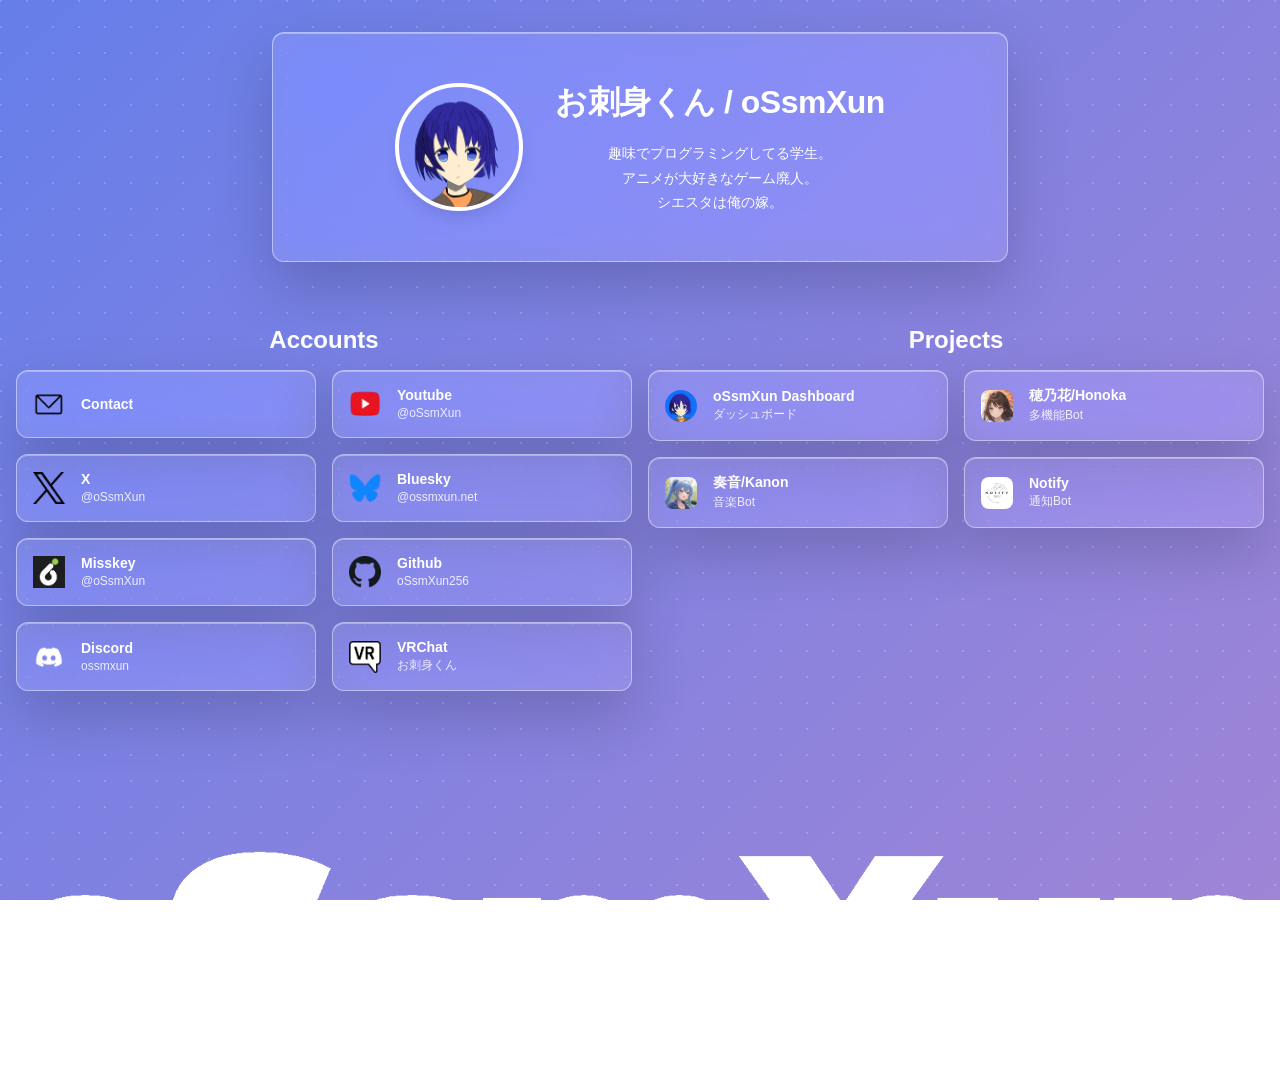
==== commit 24ba1775: "動作が重い問題に暫定対処" ====
--- a/index.html
+++ b/index.html
@@ -36,10 +36,16 @@
     <style>
         body {
             color: #fff;
+            position: relative;
+        }
+        body::before {
+            content: "";
+            position: fixed;
+            inset: 0;
+            z-index: -1;
             background:
                 radial-gradient(circle at 1px 1px, rgba(255,255,255,0.18) 1px, transparent 0) 0 0/26px 26px,
                 linear-gradient(135deg, var(--aqua-grad-1), var(--aqua-grad-2));
-            background-attachment: fixed;
         }
         .home-avatar { width: 128px; height: 128px; object-fit: cover; border: 4px solid #fff; border-radius: 50%; box-shadow: var(--aqua-shadow-lg); flex-shrink: 0; }
         .link-card { text-decoration: none; color: #fff; }
--- a/aqua.design.css
+++ b/aqua.design.css
@@ -86,6 +86,8 @@
     -webkit-backdrop-filter: blur(22px) saturate(1.2);
     position: relative;
     overflow: hidden;
+    contain: layout paint;
+    transform: translateZ(0);
 }
 
 .aqua-glass-light {
--- a/aqua.effect.css
+++ b/aqua.effect.css
@@ -314,7 +314,7 @@
 }
 
 .aqua-hover-grow {
-    transition: all 0.3s ease;
+    transition: transform 0.3s ease;
 }
 
 .aqua-hover-grow:hover {
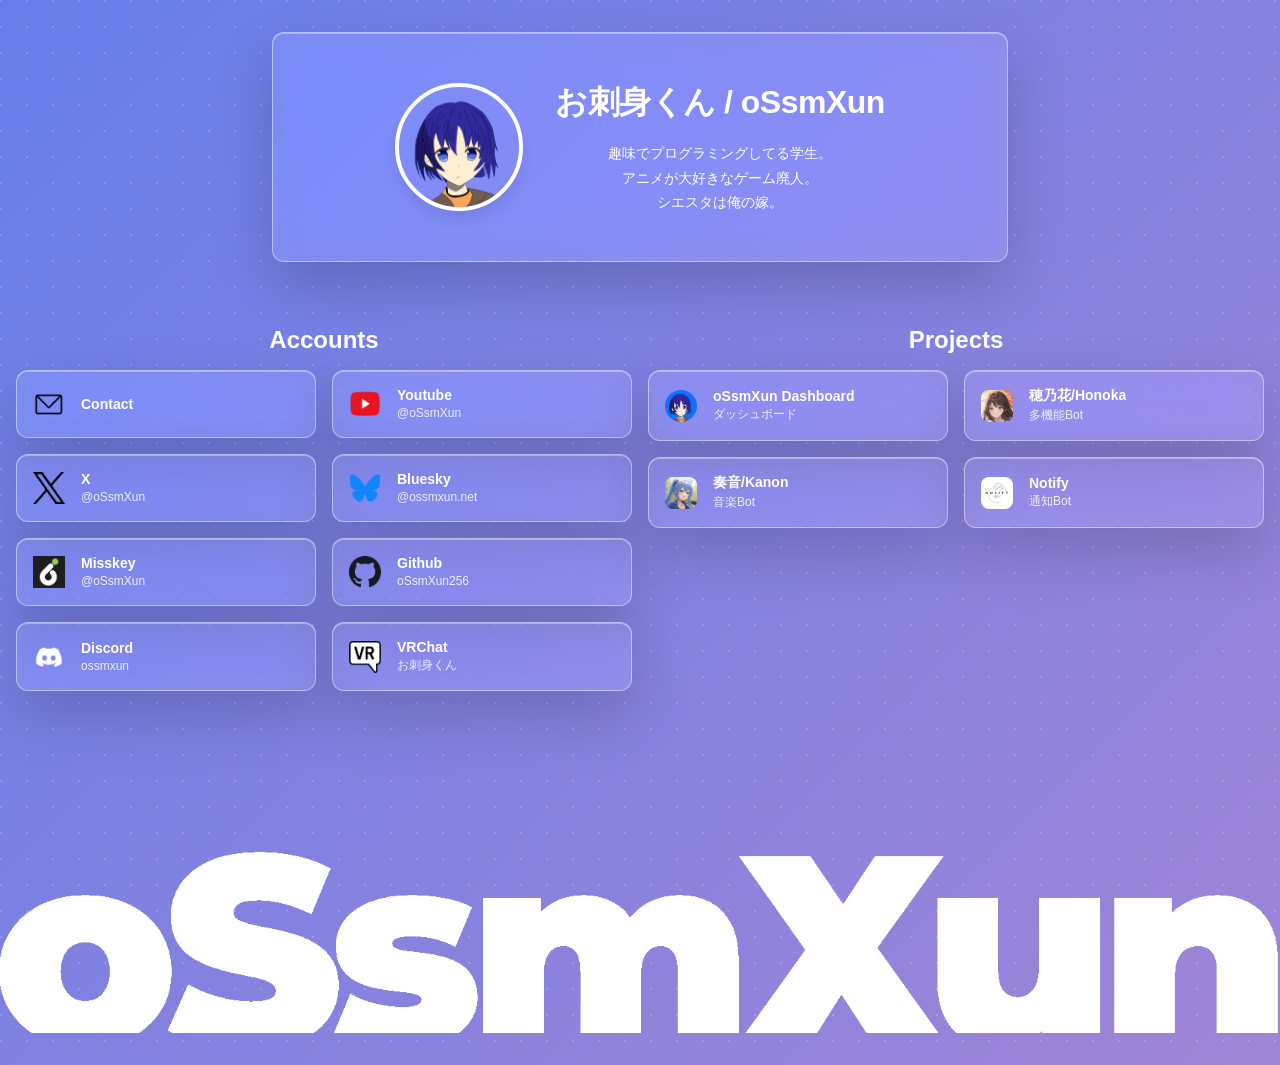
==== commit 4d761da8: "Firefox環境で動作が激重な問題に暫定対処" ====
--- a/index.html
+++ b/index.html
@@ -40,7 +40,7 @@
         }
         body::before {
             content: "";
-            position: fixed;
+            position: absolute;
             inset: 0;
             z-index: -1;
             background:
--- a/aqua.effect.css
+++ b/aqua.effect.css
@@ -319,6 +319,22 @@
 
 .aqua-hover-grow:hover {
     transform: scale(1.05);
+}
+
+/* Firefox: backdrop-filter要素にtransformを掛けると毎フレームbackdrop再ラスタライズが
+   発生し激重になるため、glassカードのhoverはtransformを使わずshadow/borderで代替する */
+.aqua-glass.aqua-hover-grow {
+    transition: box-shadow 0.3s ease, border-color 0.3s ease, background 0.3s ease;
+}
+
+.aqua-glass.aqua-hover-grow:hover {
+    transform: none;
+    box-shadow:
+        0 0 24px rgba(255, 255, 255, 0.35),
+        0 28px 64px rgba(0, 0, 0, 0.22),
+        inset 0 1px 0 rgba(255, 255, 255, 0.45);
+    border-color: rgba(255, 255, 255, 0.85);
+    background: rgba(255, 255, 255, 0.16);
 }
 
 .aqua-hover-dim {
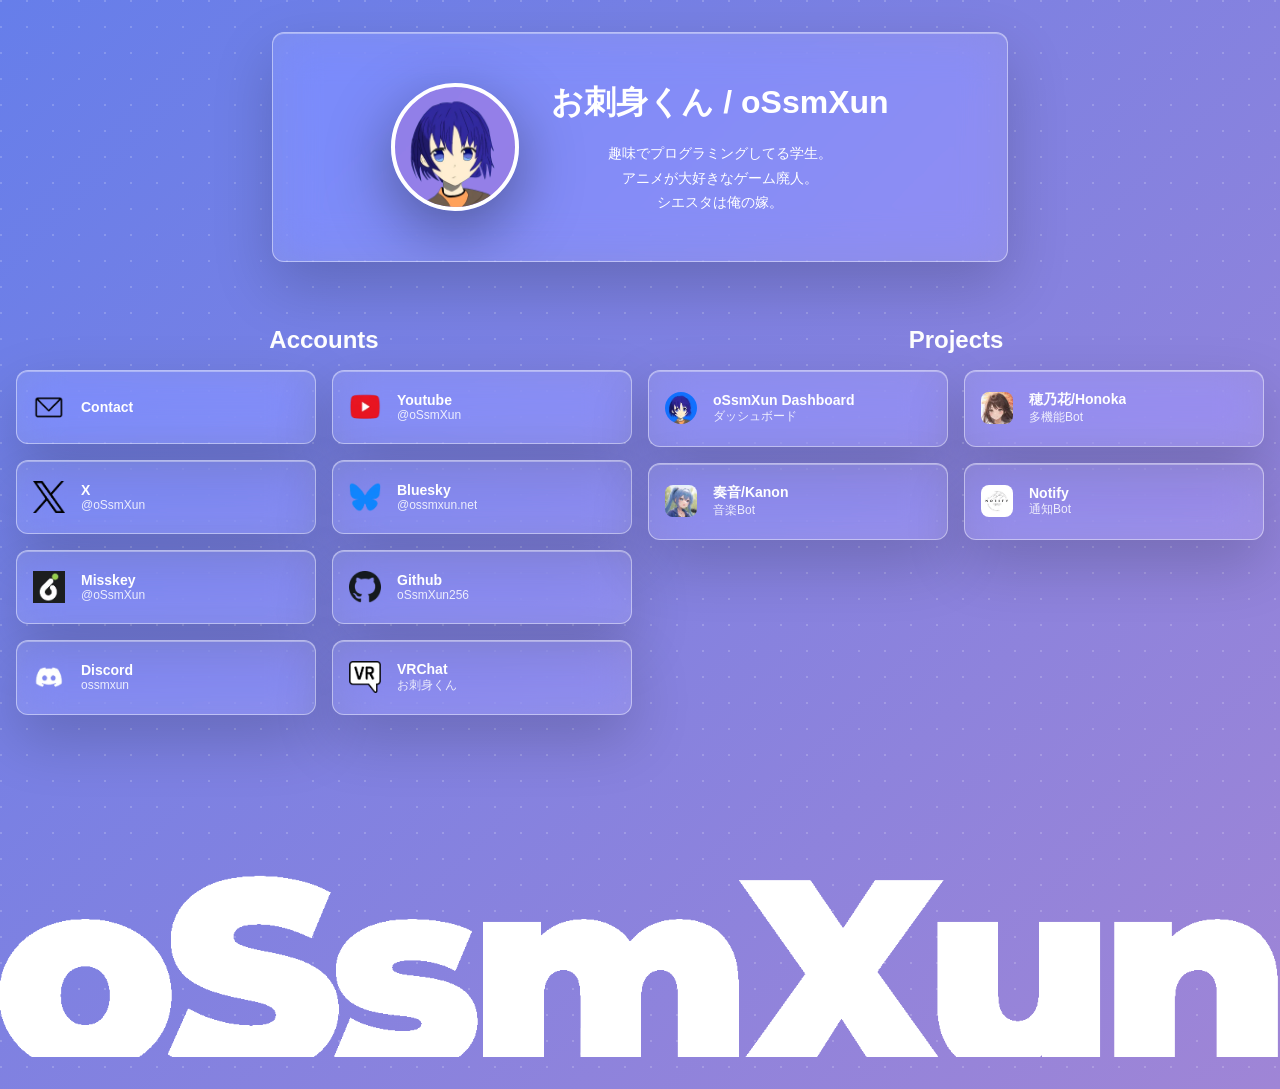
==== commit 3a3d25f2: "Simplify website implementation" ====
--- a/index.html
+++ b/index.html
@@ -1,21 +1,18 @@
 <!DOCTYPE html>
-<html lang="ja">
+<html lang="ja" data-theme="dark" data-style="glass">
 <head>
     <meta charset="UTF-8">
     <meta name="viewport" content="width=device-width, initial-scale=1.0, viewport-fit=cover">
     <title>お刺身くん | oSsmXun</title>
 
-    <link rel="stylesheet" href="aqua.design.css">
-    <link rel="stylesheet" href="aqua.style.css">
-    <link rel="stylesheet" href="aqua.effect.css">
-
-    <link rel="icon" type="image/webp" href="https://ossmxun.net/img/aikon.w/n_ossm_nc.webp">
+    <link rel="stylesheet" href="./minaui.css">
+    <link rel="stylesheet" href="./mina-site.css">
+    <link rel="icon" type="image/webp" href="./img/aikon.w/n_ossm_nc.webp">
     <link rel="canonical" href="https://ossmxun.net/">
 
     <meta name="google" content="nositelinkssearchbox">
     <meta name="googlebot" content="notranslate">
     <meta name="google" content="nopagereadaloud">
-
     <meta name="description" content="プログラミングやゲームなどをしているお刺身くんのホームページです。">
     <meta name="keywords" content="お刺身くん,お刺身,oSsmXun,ossmxun,oSsm,Xun,LakeLine,Lakeline,lakeline,lake,line,fms_spica,fms,spica,ホームページ,ウェブサイト,homepage,website">
     <meta name="author" content="© 2026 oSsmXun. All Rights Reserved.">
@@ -27,42 +24,20 @@
     <meta property="og:site_name" content="お刺身くん | oSsmXun">
     <meta property="og:description" content="プログラミングやゲームなどをしているお刺身くんのホームページです。">
     <meta property="og:locale" content="ja_JP">
+    <meta name="twitter:card" content="summary_large_image">
+    <meta name="twitter:title" content="お刺身くん | oSsmXun">
+    <meta name="twitter:description" content="プログラミングやゲームなどをしているお刺身くんのホームページです。">
+    <meta name="twitter:image" content="https://ossmxun.net/img/original/new_header.png">
+</head>
+<body class="mina-flex mina-flex-col mina-items-center mina-min-h-screen mina-py-8 oss-legacy-page">
 
-    <meta name="twitter:card" content="summary_large_image" />
-    <meta name="twitter:title" content="お刺身くん | oSsmXun" />
-    <meta name="twitter:description" content="プログラミングやゲームなどをしているお刺身くんのホームページです。" />
-    <meta name="twitter:image" content="https://ossmxun.net/img/original/new_header.png" />
-
-    <style>
-        body {
-            color: #fff;
-            position: relative;
-        }
-        body::before {
-            content: "";
-            position: absolute;
-            inset: 0;
-            z-index: -1;
-            background:
-                radial-gradient(circle at 1px 1px, rgba(255,255,255,0.18) 1px, transparent 0) 0 0/26px 26px,
-                linear-gradient(135deg, var(--aqua-grad-1), var(--aqua-grad-2));
-        }
-        .home-avatar { width: 128px; height: 128px; object-fit: cover; border: 4px solid #fff; border-radius: 50%; box-shadow: var(--aqua-shadow-lg); flex-shrink: 0; }
-        .link-card { text-decoration: none; color: #fff; }
-        .link-icon { width: 32px; height: 32px; object-fit: contain; flex-shrink: 0; }
-        .link-label { font-size: 0.875rem; font-weight: 700; display: block; white-space: nowrap; overflow: hidden; text-overflow: ellipsis; }
-        .link-sub { font-size: 0.75rem; white-space: nowrap; overflow: hidden; text-overflow: ellipsis; opacity: 0.85; }
-    </style>
-</head>
-<body class="aqua-flex aqua-flex-col aqua-items-center aqua-min-h-screen aqua-py-8">
-
-    <header class="aqua-container aqua-container-md aqua-w-full aqua-px-4" style="margin-bottom: 3rem;">
-        <div class="aqua-glass aqua-p-8 aqua-flex aqua-md:flex-col aqua-items-center aqua-justify-center aqua-gap-8 aqua-text-center">
-            <img class="home-avatar" alt="お刺身くん" src="./img/aikon.w/n_aikon_t.webp">
+    <header class="mina-container mina-w-full mina-px-4 oss-legacy-container oss-legacy-container--md oss-legacy-header">
+        <div class="mina-card mina-p-8 mina-flex mina-flex-row mina-items-center mina-justify-center mina-gap-8 mina-text-center oss-legacy-profile">
+            <img class="mina-avatar oss-legacy-avatar" alt="お刺身くん" src="./img/aikon.w/n_aikon_t.webp">
 
             <div>
-                <h1 class="aqua-heading-1 aqua-my-4">お刺身くん / oSsmXun</h1>
-                <p class="aqua-leading-relaxed aqua-text-sm">
+                <h1 class="mina-heading-1 mina-my-4">お刺身くん / oSsmXun</h1>
+                <p class="mina-leading-relaxed mina-text-sm">
                     趣味でプログラミングしてる学生。<br>
                     アニメが大好きなゲーム廃人。<br>
                     シエスタは俺の嫁。
@@ -71,117 +46,117 @@
         </div>
     </header>
 
-    <main class="aqua-container aqua-container-xl aqua-grid aqua-grid-2 aqua-w-full" style="margin-bottom: 4rem;">
+    <main class="mina-container mina-w-full mina-px-4 mina-grid oss-legacy-container oss-legacy-container--xl oss-legacy-main">
+        <section class="mina-w-full">
+            <h2 class="mina-heading-2 mina-text-center mina-my-4">Accounts</h2>
 
-        <section class="aqua-w-full">
-            <h2 class="aqua-heading-2 aqua-text-center aqua-my-4">Accounts</h2>
-
-            <div class="aqua-grid aqua-grid-3">
-                <a href="./contact.html" class="aqua-glass aqua-p-4 aqua-flex aqua-items-center aqua-gap-4 aqua-text-white aqua-hover-grow link-card">
-                    <img alt="Contact" class="link-icon" src="./img/home.w/e-mail.webp">
-                    <span class="link-label">Contact</span>
+            <div class="mina-grid oss-legacy-link-grid">
+                <a href="./contact.html" class="mina-card mina-p-4 mina-flex mina-flex-row mina-items-center mina-gap-4 mina-text-white mina-hover-grow oss-legacy-link-card">
+                    <img alt="Contact" class="mina-icon oss-legacy-link-icon" src="./img/home.w/e-mail.webp">
+                    <span class="oss-legacy-link-label">Contact</span>
                 </a>
 
-                <a href="https://www.youtube.com/channel/UCQ-7PqL5qKKCc2W2w8dXtnw" class="aqua-glass aqua-p-4 aqua-flex aqua-items-center aqua-gap-4 aqua-text-white aqua-hover-grow link-card">
-                    <img alt="YouTube" class="link-icon" src="./img/home.w/youtube.webp">
+                <a href="https://www.youtube.com/channel/UCQ-7PqL5qKKCc2W2w8dXtnw" class="mina-card mina-p-4 mina-flex mina-flex-row mina-items-center mina-gap-4 mina-text-white mina-hover-grow oss-legacy-link-card">
+                    <img alt="YouTube" class="mina-icon oss-legacy-link-icon" src="./img/home.w/youtube.webp">
                     <div>
-                        <span class="link-label">Youtube</span>
-                        <span class="link-sub">@oSsmXun</span>
+                        <span class="oss-legacy-link-label">Youtube</span>
+                        <span class="oss-legacy-link-sub">@oSsmXun</span>
                     </div>
                 </a>
 
-                <a href="https://x.com/oSsmXun" class="aqua-glass aqua-p-4 aqua-flex aqua-items-center aqua-gap-4 aqua-text-white aqua-hover-grow link-card">
-                    <img alt="X" class="link-icon" src="./img/home.w/x.webp">
+                <a href="https://x.com/oSsmXun" class="mina-card mina-p-4 mina-flex mina-flex-row mina-items-center mina-gap-4 mina-text-white mina-hover-grow oss-legacy-link-card">
+                    <img alt="X" class="mina-icon oss-legacy-link-icon" src="./img/home.w/x.webp">
                     <div>
-                        <span class="link-label">X</span>
-                        <span class="link-sub">@oSsmXun</span>
+                        <span class="oss-legacy-link-label">X</span>
+                        <span class="oss-legacy-link-sub">@oSsmXun</span>
                     </div>
                 </a>
 
-                <a href="https://bsky.app/profile/ossmxun.net" class="aqua-glass aqua-p-4 aqua-flex aqua-items-center aqua-gap-4 aqua-text-white aqua-hover-grow link-card">
-                    <img alt="BlueSky" class="link-icon" src="./img/home.w/bluesky.webp">
+                <a href="https://bsky.app/profile/ossmxun.net" class="mina-card mina-p-4 mina-flex mina-flex-row mina-items-center mina-gap-4 mina-text-white mina-hover-grow oss-legacy-link-card">
+                    <img alt="BlueSky" class="mina-icon oss-legacy-link-icon" src="./img/home.w/bluesky.webp">
                     <div>
-                        <span class="link-label">Bluesky</span>
-                        <span class="link-sub">@ossmxun.net</span>
+                        <span class="oss-legacy-link-label">Bluesky</span>
+                        <span class="oss-legacy-link-sub">@ossmxun.net</span>
                     </div>
                 </a>
 
-                <a href="https://misskey.io/@oSsmXun" class="aqua-glass aqua-p-4 aqua-flex aqua-items-center aqua-gap-4 aqua-text-white aqua-hover-grow link-card">
-                    <img alt="Misskey" class="link-icon" src="./img/home.w/misskey.webp">
+                <a href="https://misskey.io/@oSsmXun" class="mina-card mina-p-4 mina-flex mina-flex-row mina-items-center mina-gap-4 mina-text-white mina-hover-grow oss-legacy-link-card">
+                    <img alt="Misskey" class="mina-icon oss-legacy-link-icon" src="./img/home.w/misskey.webp">
                     <div>
-                        <span class="link-label">Misskey</span>
-                        <span class="link-sub">@oSsmXun</span>
+                        <span class="oss-legacy-link-label">Misskey</span>
+                        <span class="oss-legacy-link-sub">@oSsmXun</span>
                     </div>
                 </a>
 
-                <a href="https://github.com/oSsmXun256/" class="aqua-glass aqua-p-4 aqua-flex aqua-items-center aqua-gap-4 aqua-text-white aqua-hover-grow link-card">
-                    <img alt="Github" class="link-icon" src="./img/home.w/github.webp">
+                <a href="https://github.com/oSsmXun256/" class="mina-card mina-p-4 mina-flex mina-flex-row mina-items-center mina-gap-4 mina-text-white mina-hover-grow oss-legacy-link-card">
+                    <img alt="Github" class="mina-icon oss-legacy-link-icon" src="./img/home.w/github.webp">
                     <div>
-                        <span class="link-label">Github</span>
-                        <span class="link-sub">oSsmXun256</span>
+                        <span class="oss-legacy-link-label">Github</span>
+                        <span class="oss-legacy-link-sub">oSsmXun256</span>
                     </div>
                 </a>
 
-                <a href="https://xu.f5.si/discord" class="aqua-glass aqua-p-4 aqua-flex aqua-items-center aqua-gap-4 aqua-text-white aqua-hover-grow link-card">
-                    <img alt="Discord" class="link-icon" src="./img/home.w/discord.webp">
+                <a href="https://xu.f5.si/discord" class="mina-card mina-p-4 mina-flex mina-flex-row mina-items-center mina-gap-4 mina-text-white mina-hover-grow oss-legacy-link-card">
+                    <img alt="Discord" class="mina-icon oss-legacy-link-icon" src="./img/home.w/discord.webp">
                     <div>
-                        <span class="link-label">Discord</span>
-                        <span class="link-sub">ossmxun</span>
+                        <span class="oss-legacy-link-label">Discord</span>
+                        <span class="oss-legacy-link-sub">ossmxun</span>
                     </div>
                 </a>
 
-                <a href="https://vrc.ossmxun.net/" class="aqua-glass aqua-p-4 aqua-flex aqua-items-center aqua-gap-4 aqua-text-white aqua-hover-grow link-card">
-                    <img alt="VRChat" class="link-icon" src="./img/home.w/vrc.webp">
+                <a href="https://vrc.ossmxun.net/" class="mina-card mina-p-4 mina-flex mina-flex-row mina-items-center mina-gap-4 mina-text-white mina-hover-grow oss-legacy-link-card">
+                    <img alt="VRChat" class="mina-icon oss-legacy-link-icon" src="./img/home.w/vrc.webp">
                     <div>
-                        <span class="link-label">VRChat</span>
-                        <span class="link-sub">お刺身くん</span>
+                        <span class="oss-legacy-link-label">VRChat</span>
+                        <span class="oss-legacy-link-sub">お刺身くん</span>
                     </div>
                 </a>
             </div>
         </section>
 
-        <section class="aqua-w-full">
-            <h2 class="aqua-heading-2 aqua-text-center aqua-my-4">Projects</h2>
+        <section class="mina-w-full">
+            <h2 class="mina-heading-2 mina-text-center mina-my-4">Projects</h2>
 
-            <div class="aqua-grid aqua-grid-3">
-                <a href="https://dashboard.ossmxun.net/" class="aqua-glass aqua-p-4 aqua-flex aqua-items-center aqua-gap-4 aqua-text-white aqua-hover-grow link-card">
-                    <img alt="Dashboard" class="link-icon aqua-rounded-full" style="object-fit: cover;" src="./img/aikon.w/n_ossm_nc.webp">
+            <div class="mina-grid oss-legacy-link-grid">
+                <a href="https://dashboard.ossmxun.net/" class="mina-card mina-p-4 mina-flex mina-flex-row mina-items-center mina-gap-4 mina-text-white mina-hover-grow oss-legacy-link-card">
+                    <img alt="Dashboard" class="mina-icon oss-legacy-link-icon oss-legacy-project-icon oss-legacy-project-icon--round" src="./img/aikon.w/n_ossm_nc.webp">
                     <div>
-                        <span class="link-label">oSsmXun Dashboard</span>
-                        <span class="link-sub">ダッシュボード</span>
+                        <span class="oss-legacy-link-label">oSsmXun Dashboard</span>
+                        <span class="oss-legacy-link-sub">ダッシュボード</span>
                     </div>
                 </a>
 
-                <a href="https://app.ossmxun.net/honoka/" class="aqua-glass aqua-p-4 aqua-flex aqua-items-center aqua-gap-4 aqua-text-white aqua-hover-grow link-card">
-                    <img alt="Honoka" class="link-icon aqua-rounded" style="object-fit: cover;" src="./img/home.w/honoka.webp">
+                <a href="https://app.ossmxun.net/honoka/" class="mina-card mina-p-4 mina-flex mina-flex-row mina-items-center mina-gap-4 mina-text-white mina-hover-grow oss-legacy-link-card">
+                    <img alt="Honoka" class="mina-icon oss-legacy-link-icon oss-legacy-project-icon" src="./img/home.w/honoka.webp">
                     <div>
-                        <span class="link-label">穂乃花/Honoka</span>
-                        <span class="link-sub">多機能Bot</span>
+                        <span class="oss-legacy-link-label">穂乃花/Honoka</span>
+                        <span class="oss-legacy-link-sub">多機能Bot</span>
                     </div>
                 </a>
 
-                <a href="https://app.ossmxun.net/kanon/" class="aqua-glass aqua-p-4 aqua-flex aqua-items-center aqua-gap-4 aqua-text-white aqua-hover-grow link-card">
-                    <img alt="Kanon" class="link-icon aqua-rounded" style="object-fit: cover;" src="./img/home.w/kanon.webp">
+                <a href="https://app.ossmxun.net/kanon/" class="mina-card mina-p-4 mina-flex mina-flex-row mina-items-center mina-gap-4 mina-text-white mina-hover-grow oss-legacy-link-card">
+                    <img alt="Kanon" class="mina-icon oss-legacy-link-icon oss-legacy-project-icon" src="./img/home.w/kanon.webp">
                     <div>
-                        <span class="link-label">奏音/Kanon</span>
-                        <span class="link-sub">音楽Bot</span>
+                        <span class="oss-legacy-link-label">奏音/Kanon</span>
+                        <span class="oss-legacy-link-sub">音楽Bot</span>
                     </div>
                 </a>
 
-                <a href="https://app.ossmxun.net/notify/" class="aqua-glass aqua-p-4 aqua-flex aqua-items-center aqua-gap-4 aqua-text-white aqua-hover-grow link-card">
-                    <img alt="Notify" class="link-icon aqua-rounded" style="object-fit: cover;" src="./img/home.w/notify.webp">
+                <a href="https://app.ossmxun.net/notify/" class="mina-card mina-p-4 mina-flex mina-flex-row mina-items-center mina-gap-4 mina-text-white mina-hover-grow oss-legacy-link-card">
+                    <img alt="Notify" class="mina-icon oss-legacy-link-icon oss-legacy-project-icon" src="./img/home.w/notify.webp">
                     <div>
-                        <span class="link-label">Notify</span>
-                        <span class="link-sub">通知Bot</span>
+                        <span class="oss-legacy-link-label">Notify</span>
+                        <span class="oss-legacy-link-sub">通知Bot</span>
                     </div>
                 </a>
             </div>
         </section>
     </main>
 
-    <footer class="aqua-w-full aqua-overflow-hidden aqua-flex aqua-justify-center aqua-items-end" style="margin-top: 6rem;">
-        <img src="./img/original/bottom.png" alt="Footer Image" class="aqua-w-full" style="display: block; height: auto;">
+    <footer class="mina-w-full mina-overflow-hidden mina-flex mina-justify-center mina-items-end oss-legacy-footer">
+        <img src="./img/original/bottom.png" alt="Footer Image" class="mina-w-full">
     </footer>
 
+    <script src="./minaui.js" defer></script>
 </body>
 </html>
--- a/mina-site.css
+++ b/mina-site.css
@@ -0,0 +1,223 @@
+/*
+ * oSsmXun legacy composition on top of MinaUI.
+ *
+ * MinaUI owns the reusable glass surface, flex, typography and utility APIs.
+ * These rules retain the original glass composition and dimensions without
+ * bringing any legacy classes or variables back into the active site.
+ */
+
+.oss-legacy-page {
+    position: relative;
+    line-height: normal;
+    color: #fff;
+    background: transparent;
+    font-family: "Poppins", -apple-system, BlinkMacSystemFont, "Segoe UI", Roboto, sans-serif;
+    --mina-bg: transparent;
+    --mina-fg: #fff;
+    --mina-fg-muted: rgba(255, 255, 255, 0.7);
+    --mina-fg-subtle: rgba(255, 255, 255, 0.7);
+    --mina-font-sans: "Poppins", -apple-system, BlinkMacSystemFont, "Segoe UI", Roboto, sans-serif;
+    --mina-font-display: "Poppins", -apple-system, BlinkMacSystemFont, "Segoe UI", Roboto, sans-serif;
+    --mina-primary: #4e70df;
+    --mina-primary-hover: #6b8aff;
+    --mina-gradient-primary: linear-gradient(135deg, #667eea, #9f85d6);
+    --mina-glass-bg: rgba(255, 255, 255, 0.1);
+    --mina-glass-bg-light: rgba(255, 255, 255, 0.16);
+    --mina-glass-border: rgba(255, 255, 255, 0.45);
+    --mina-glass-blur: 22px;
+    --mina-glass-saturate: 120%;
+    --mina-shadow-md: 0 24px 60px rgba(0, 0, 0, 0.18), inset 0 1px 0 rgba(255, 255, 255, 0.35);
+    --mina-radius-xl: 12px;
+    --mina-radius-lg: 12px;
+    --mina-radius-md: 8px;
+    --mina-surface-muted: rgba(255, 255, 255, 0.1);
+}
+
+.oss-legacy-page::before,
+.mina-error-page::before {
+    position: absolute;
+    inset: 0;
+    z-index: -1;
+    content: "";
+    background:
+        radial-gradient(circle at 1px 1px, rgba(255, 255, 255, 0.18) 1px, transparent 0) 0 0 / 26px 26px,
+        linear-gradient(135deg, #667eea, #9f85d6);
+}
+
+.oss-legacy-page > * {
+    flex-shrink: 0;
+}
+
+.oss-legacy-container {
+    width: 100%;
+    box-sizing: border-box;
+    padding-right: 1rem;
+    padding-left: 1rem;
+    margin-right: auto;
+    margin-left: auto;
+}
+
+.oss-legacy-container--md {
+    max-width: 48rem;
+}
+
+.oss-legacy-container--sm {
+    max-width: 40rem;
+}
+
+.oss-legacy-container--xl {
+    max-width: 80rem;
+}
+
+.oss-legacy-header {
+    margin-bottom: 3rem;
+}
+
+.oss-legacy-profile {
+    flex-direction: row;
+    overflow: hidden;
+    contain: layout paint;
+    transform: translateZ(0);
+}
+
+.oss-legacy-page .mina-heading-1,
+.oss-legacy-page .mina-heading-2 {
+    line-height: normal;
+    letter-spacing: normal;
+}
+
+.oss-legacy-page .mina-heading-1 {
+    font-size: 2rem;
+}
+
+.oss-legacy-page .mina-heading-2 {
+    font-size: 1.5rem;
+}
+
+.oss-legacy-avatar {
+    width: 128px;
+    height: 128px;
+    flex-shrink: 0;
+    border: 4px solid #fff;
+    border-radius: 50%;
+    object-fit: cover;
+    box-shadow: var(--mina-shadow-lg);
+}
+
+.oss-legacy-main {
+    grid-template-columns: repeat(auto-fit, minmax(300px, 1fr));
+    gap: 1rem;
+    margin-bottom: 4rem;
+}
+
+.oss-legacy-link-grid {
+    grid-template-columns: repeat(auto-fit, minmax(250px, 1fr));
+}
+
+.oss-legacy-link-card {
+    min-width: 0;
+    flex-direction: row;
+    color: #fff;
+    text-decoration: none;
+}
+
+/* Preserve the original card rhythm while MinaUI supplies the surface. */
+.oss-legacy-main > section:first-child .oss-legacy-link-card {
+    min-height: 74px;
+}
+
+.oss-legacy-main > section:first-child .oss-legacy-link-card:last-child {
+    min-height: 75px;
+}
+
+.oss-legacy-main > section:first-child .oss-legacy-link-card:first-child {
+    min-height: 66px;
+}
+
+.oss-legacy-main > section:last-child .oss-legacy-link-card {
+    min-height: 77px;
+}
+
+.oss-legacy-link-icon {
+    width: 32px;
+    height: 32px;
+    flex: 0 0 auto;
+    object-fit: contain;
+}
+
+.oss-legacy-project-icon {
+    object-fit: cover;
+    border-radius: 8px;
+}
+
+.oss-legacy-project-icon--round {
+    border-radius: 50%;
+}
+
+.oss-legacy-link-label {
+    display: block;
+    overflow: hidden;
+    color: #fff;
+    font-size: 0.875rem;
+    font-weight: 700;
+    text-overflow: ellipsis;
+    white-space: nowrap;
+}
+
+.oss-legacy-link-sub {
+    display: block;
+    overflow: hidden;
+    color: #fff;
+    font-size: 0.75rem;
+    opacity: 0.85;
+    text-overflow: ellipsis;
+    white-space: nowrap;
+}
+
+.oss-legacy-footer {
+    margin-top: 6rem;
+}
+
+.oss-legacy-footer img {
+    display: block;
+    height: auto;
+}
+
+.oss-legacy-contact-main {
+    margin-bottom: 4rem;
+}
+
+.oss-legacy-contact-grid {
+    grid-template-columns: 1fr;
+}
+
+.oss-legacy-contact-page .oss-legacy-link-icon {
+    width: 40px;
+    height: 40px;
+}
+
+.oss-legacy-contact-grid .oss-legacy-link-card {
+    min-height: 78px;
+}
+
+.oss-legacy-contact-grid .oss-legacy-link-card:nth-child(2) {
+    min-height: 81px;
+}
+
+@media (max-width: 768px) {
+    .oss-legacy-profile {
+        flex-direction: column !important;
+    }
+
+    .oss-legacy-main > section:last-child .oss-legacy-link-card:first-child,
+    .oss-legacy-main > section:last-child .oss-legacy-link-card:last-child {
+        min-height: 75px;
+    }
+}
+
+@media (prefers-reduced-motion: reduce) {
+    .mina-hover-grow,
+    .mina-hover-grow:hover {
+        transform: none;
+    }
+}
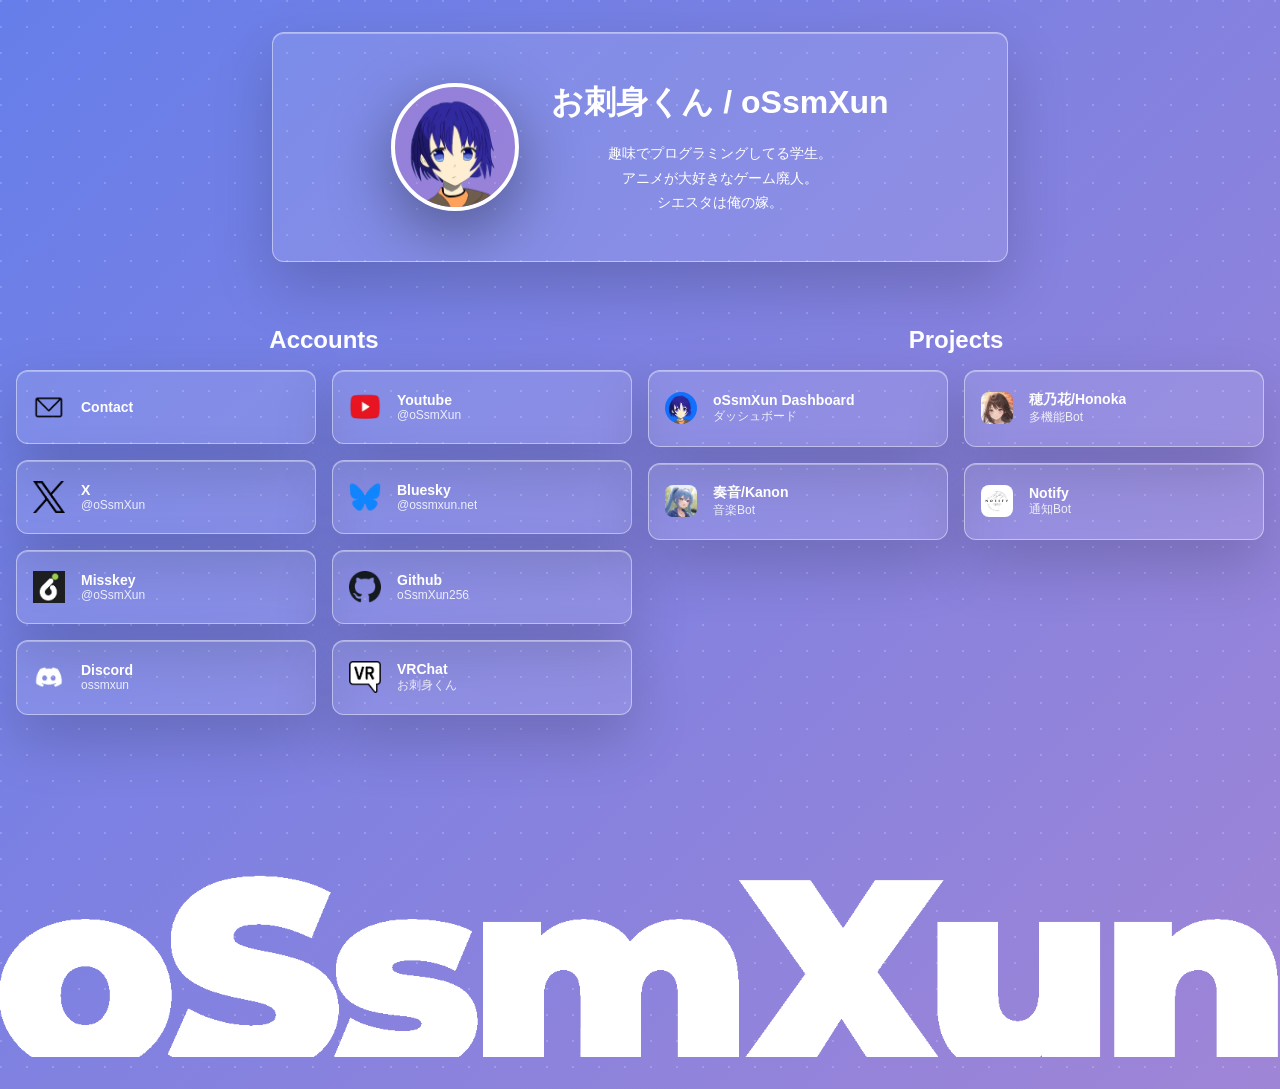
==== commit 2669e4b3: "Update ossmxun.net with MinaUI v0.2.0" ====
--- a/index.html
+++ b/index.html
@@ -154,7 +154,7 @@
     </main>
 
     <footer class="mina-w-full mina-overflow-hidden mina-flex mina-justify-center mina-items-end oss-legacy-footer">
-        <img src="./img/original/bottom.png" alt="Footer Image" class="mina-w-full">
+        <img src="./img/original/bottom.png" alt="Footer Image" class="mina-w-full" width="1715" height="245" loading="lazy" decoding="async">
     </footer>
 
     <script src="./minaui.js" defer></script>
--- a/mina-site.css
+++ b/mina-site.css
@@ -1,13 +1,13 @@
 /*
- * oSsmXun legacy composition on top of MinaUI.
+ * oSsmXun's original layout, updated to use MinaUI v0.2.0.
  *
- * MinaUI owns the reusable glass surface, flex, typography and utility APIs.
- * These rules retain the original glass composition and dimensions without
- * bringing any legacy classes or variables back into the active site.
+ * MinaUI owns the reusable surface, flex, typography and utility APIs.
+ * These rules retain the original layout and dimensions.
  */
 
 .oss-legacy-page {
     position: relative;
+    isolation: isolate;
     line-height: normal;
     color: #fff;
     background: transparent;
@@ -24,8 +24,7 @@
     --mina-glass-bg: rgba(255, 255, 255, 0.1);
     --mina-glass-bg-light: rgba(255, 255, 255, 0.16);
     --mina-glass-border: rgba(255, 255, 255, 0.45);
-    --mina-glass-blur: 22px;
-    --mina-glass-saturate: 120%;
+    --mina-card-bg: rgba(255, 255, 255, 0.12);
     --mina-shadow-md: 0 24px 60px rgba(0, 0, 0, 0.18), inset 0 1px 0 rgba(255, 255, 255, 0.35);
     --mina-radius-xl: 12px;
     --mina-radius-lg: 12px;
@@ -33,12 +32,14 @@
     --mina-surface-muted: rgba(255, 255, 255, 0.1);
 }
 
+/* Keep the original patterned purple backdrop while using MinaUI's layer token. */
 .oss-legacy-page::before,
 .mina-error-page::before {
     position: absolute;
     inset: 0;
-    z-index: -1;
+    z-index: var(--mina-z-backdrop);
     content: "";
+    pointer-events: none;
     background:
         radial-gradient(circle at 1px 1px, rgba(255, 255, 255, 0.18) 1px, transparent 0) 0 0 / 26px 26px,
         linear-gradient(135deg, #667eea, #9f85d6);
@@ -76,8 +77,6 @@
 .oss-legacy-profile {
     flex-direction: row;
     overflow: hidden;
-    contain: layout paint;
-    transform: translateZ(0);
 }
 
 .oss-legacy-page .mina-heading-1,
@@ -180,6 +179,7 @@
 
 .oss-legacy-footer img {
     display: block;
+    width: 100%;
     height: auto;
 }
 
